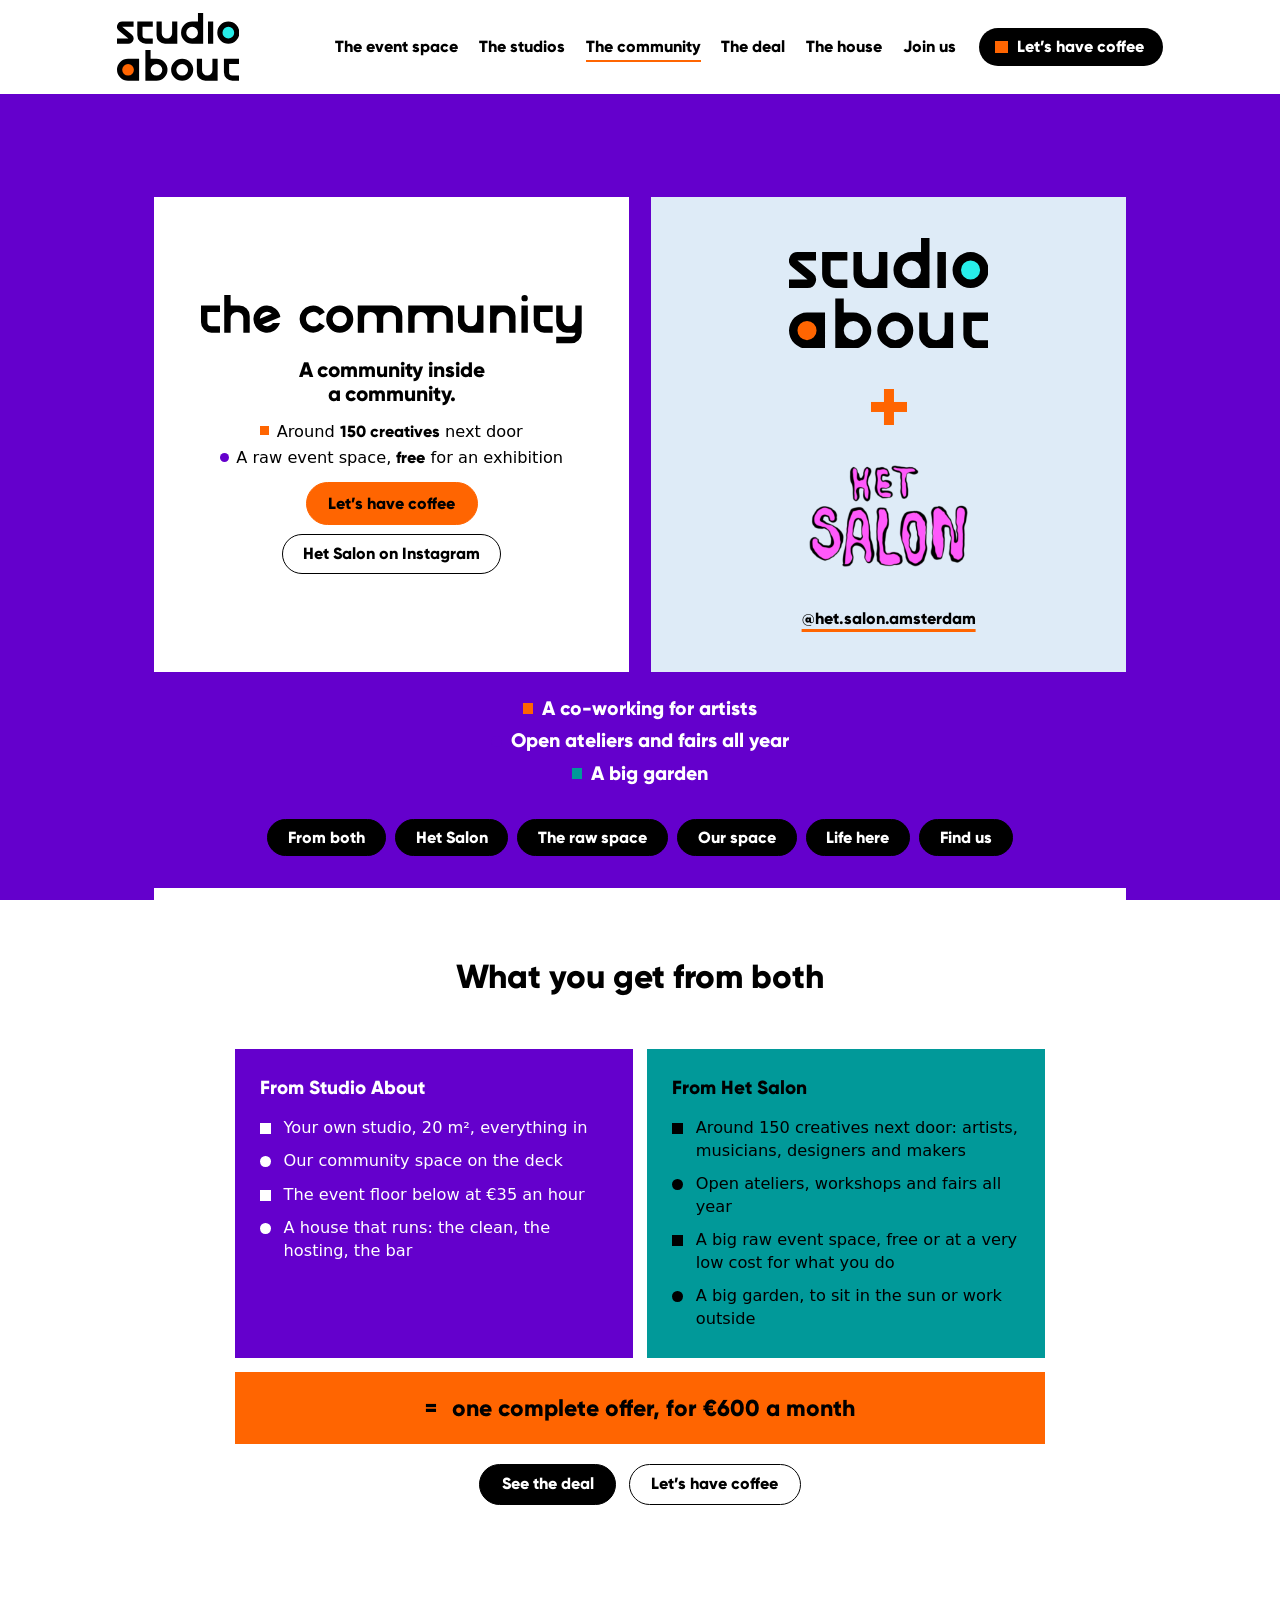
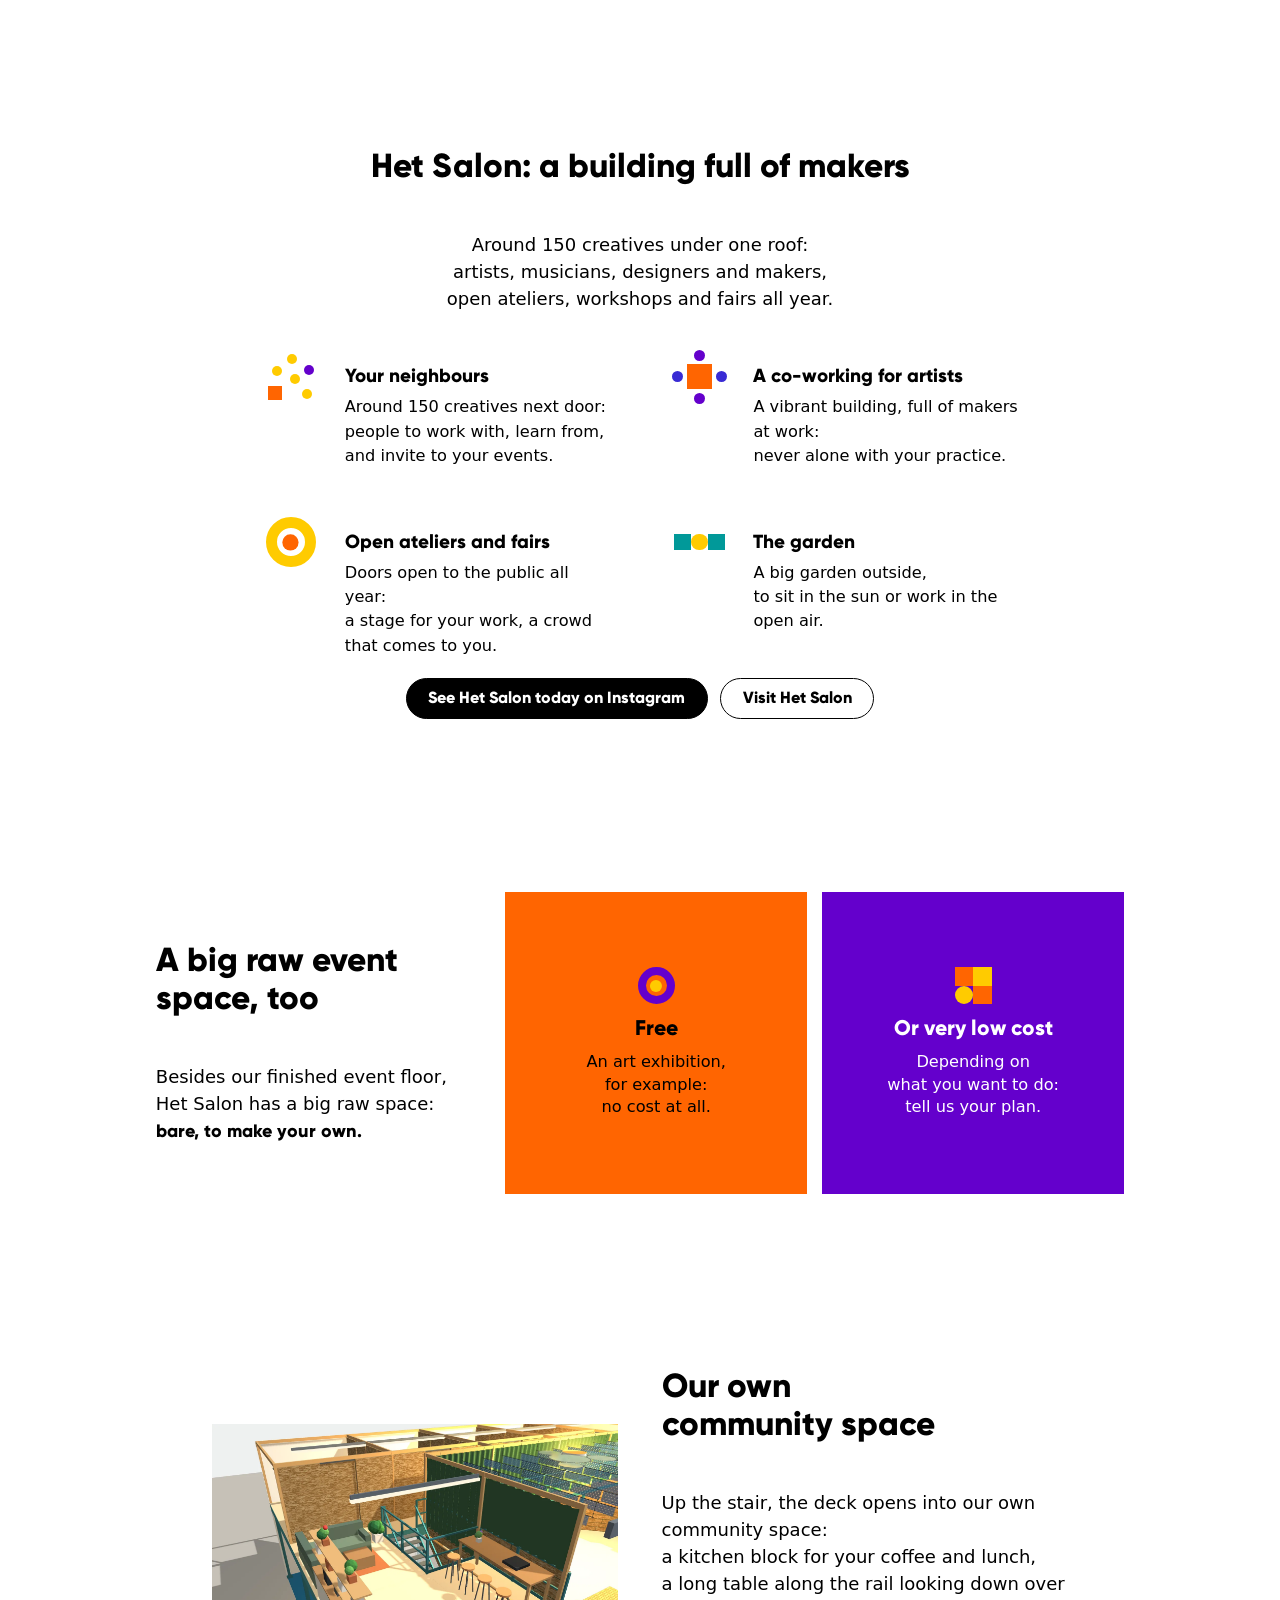
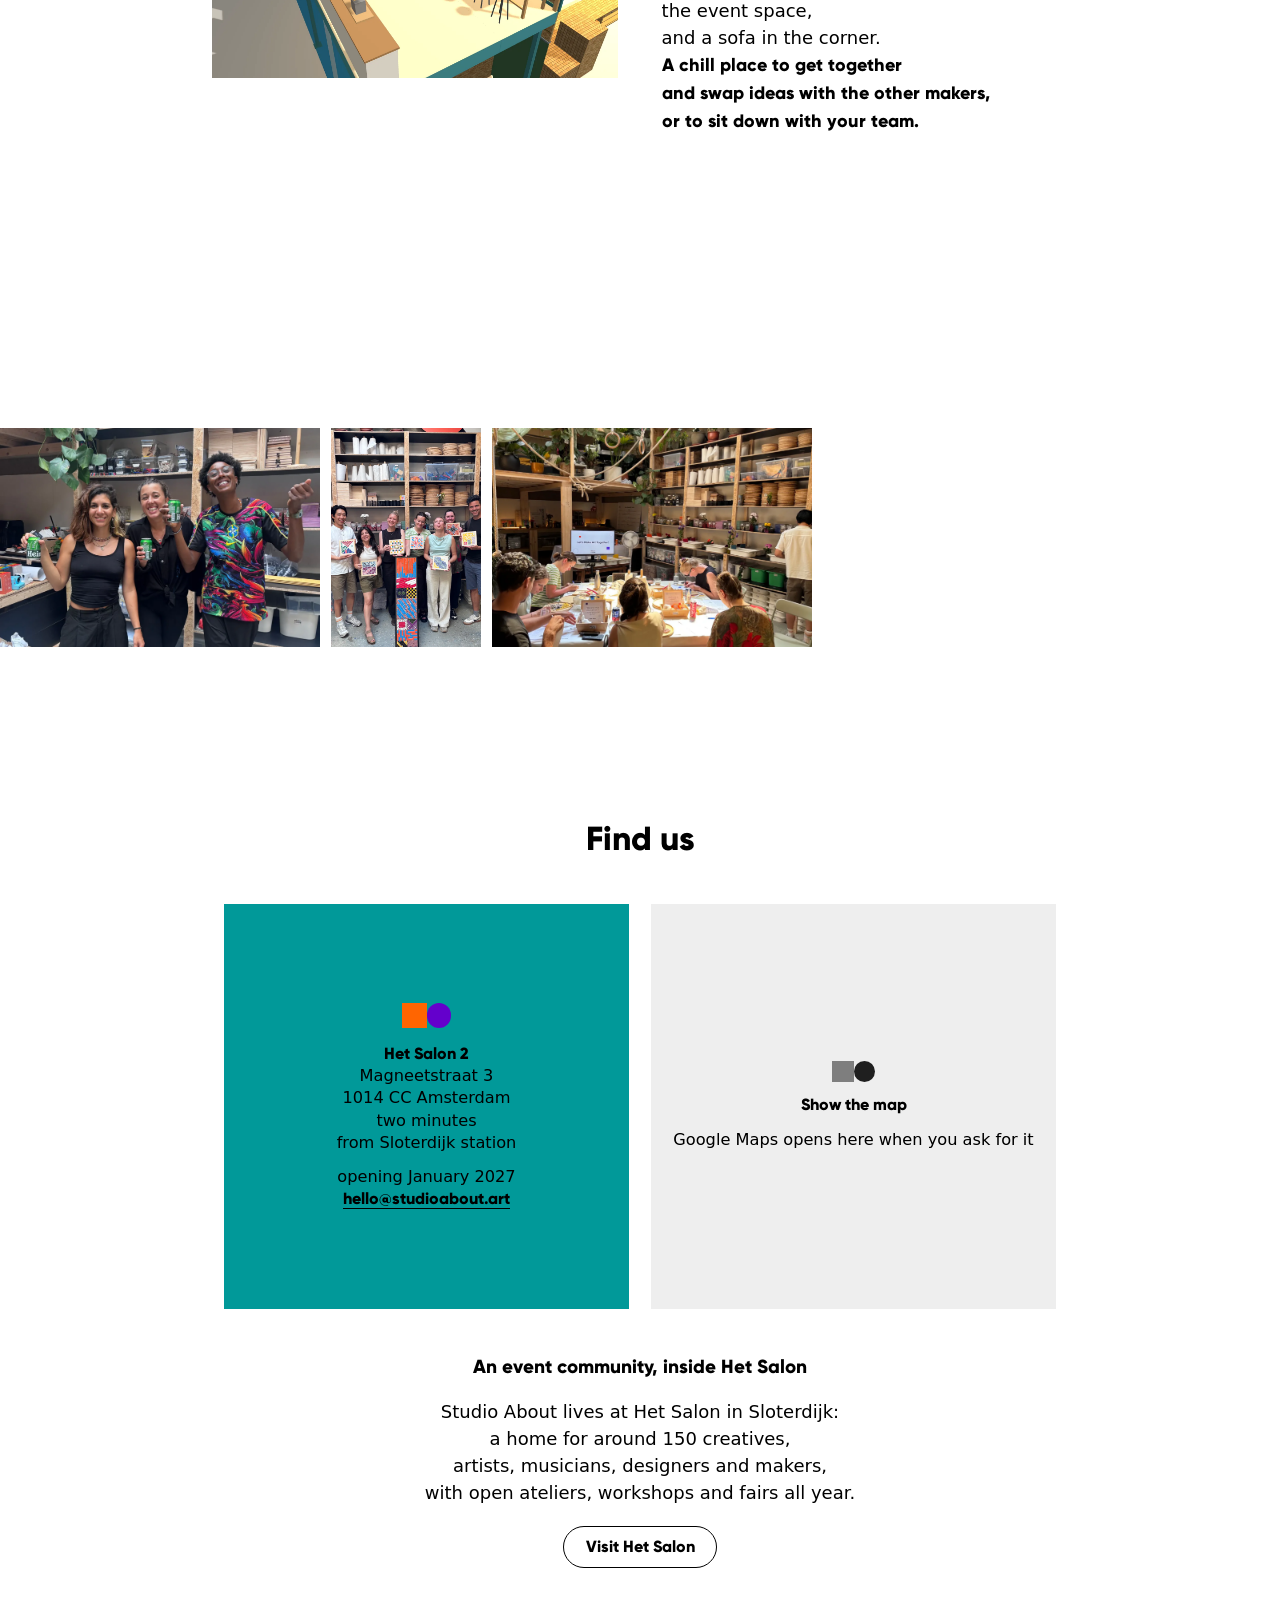
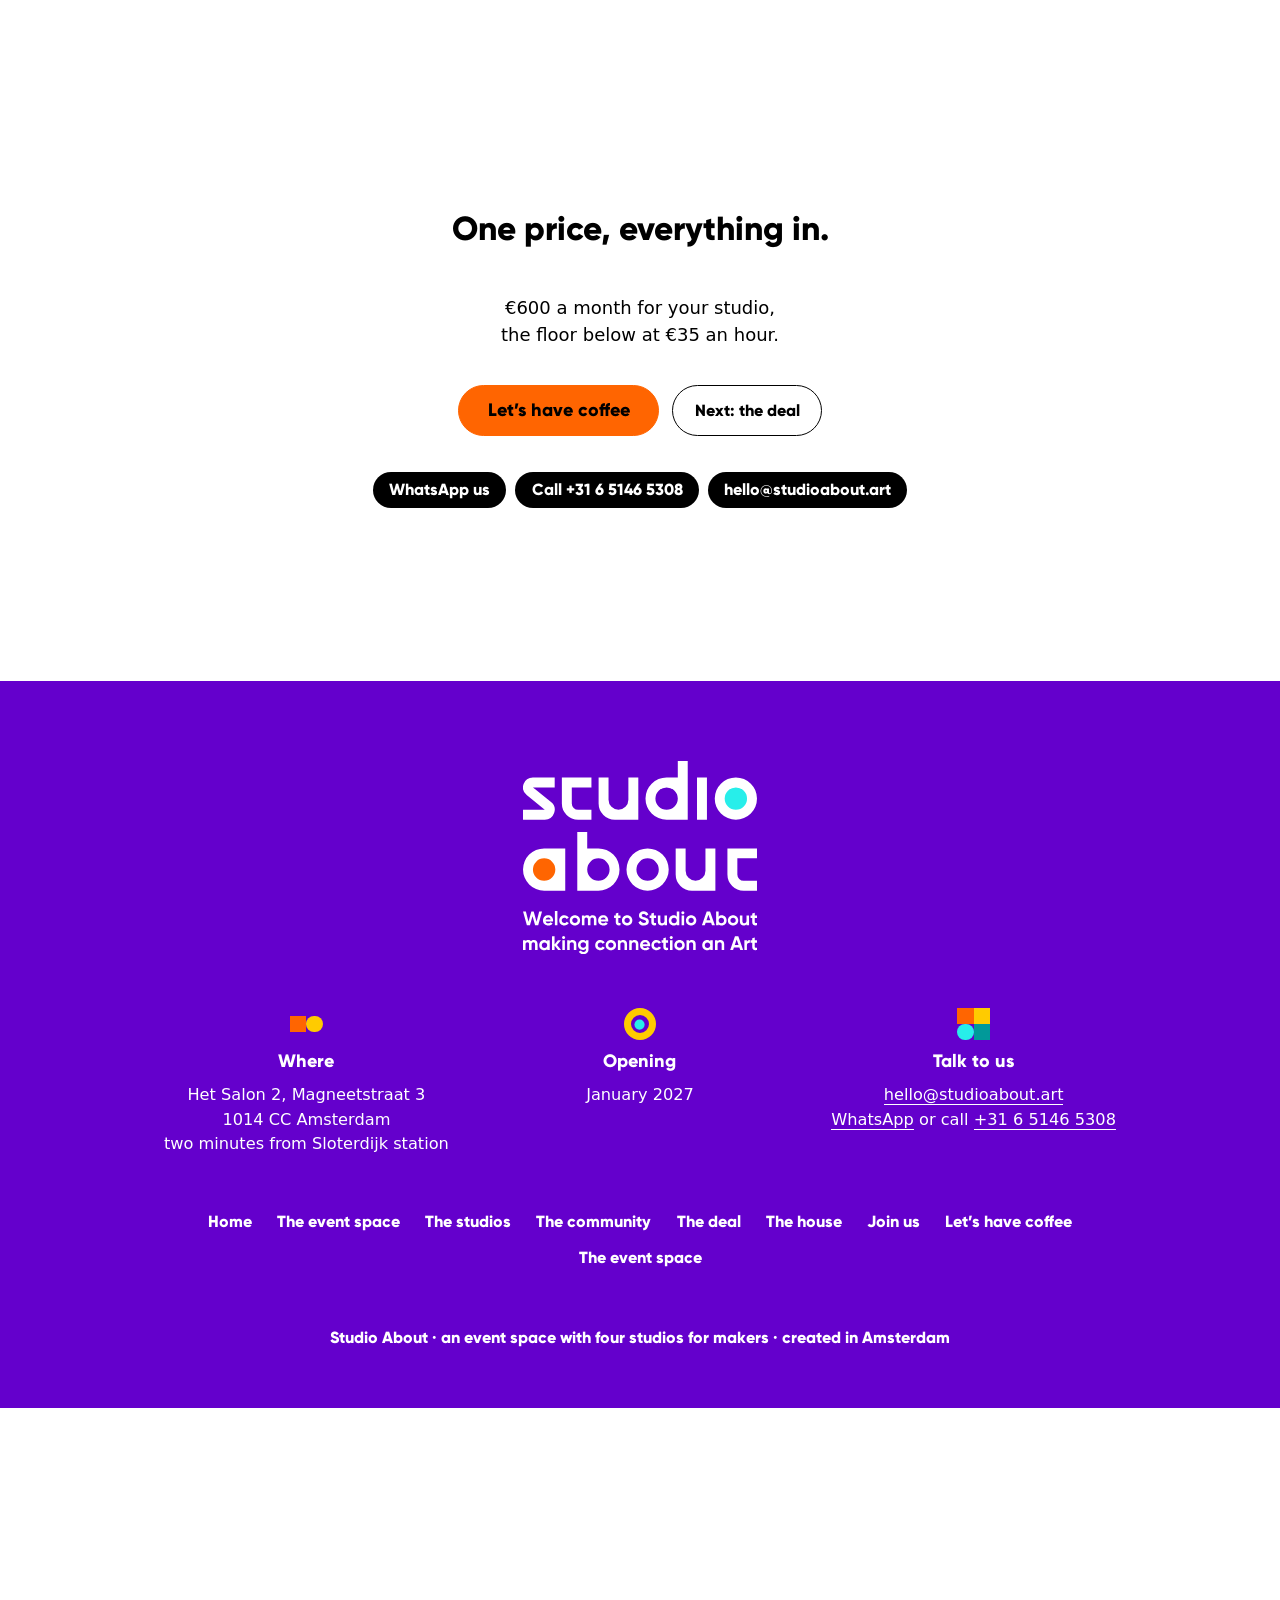
==== community.html @ 1fa2d406 "Studio About studios: the tenant site (27 Oct 2026)" ====
<!doctype html>
<html lang="en" style="--c:#019999">
<head><meta charset="utf-8"><meta name="viewport" content="width=device-width,initial-scale=1">
<title>The community · Studio About: a community inside Het Salon</title>
<meta name="description" content="Studio About lives inside Het Salon, a vibrant home for around 150 creatives in Amsterdam Sloterdijk. A studio here gives you both: Het Salon&#x27;s community, its raw event space and garden, and ours.">
<meta name="robots" content="noindex, nofollow">
<link rel="canonical" href="https://aboutcollab.github.io/studioabout-space/community.html">
<meta property="og:type" content="website"><meta property="og:site_name" content="Studio About">
<meta property="og:title" content="The community · Studio About: a community inside Het Salon"><meta property="og:description" content="Studio About lives inside Het Salon, a vibrant home for around 150 creatives in Amsterdam Sloterdijk. A studio here gives you both: Het Salon&#x27;s community, its raw event space and garden, and ours.">
<meta property="og:url" content="https://aboutcollab.github.io/studioabout-space/community.html"><meta property="og:image" content="https://aboutcollab.github.io/studioabout-space/media/3d/hall-hero.webp">
<meta name="twitter:card" content="summary_large_image">
<meta name="theme-color" content="#FFCB00">
<link rel="icon" href="data:image/svg+xml,%3Csvg xmlns='http://www.w3.org/2000/svg' viewBox='0 0 64 64'%3E%3Crect width='64' height='64' fill='%23000'/%3E%3Ccircle cx='22' cy='42' r='11' fill='%23FF6501'/%3E%3Ccircle cx='44' cy='22' r='11' fill='%2327EEEA'/%3E%3C/svg%3E">
<link rel="preload" href="fonts/Gilroy-Light.otf" as="font" type="font/otf" crossorigin>
<link rel="stylesheet" href="sa.css"><link rel="stylesheet" href="sa-plus.css"></head>
<body>
<a class="sa-skip" href="#main">Skip to the content</a>
<div class="sa-colorbg" aria-hidden="true"></div><header class="sa-top"><div class="sa-bar">
  <a class="sa-logo" href="index.html" aria-label="Studio About, home"><svg xmlns="http://www.w3.org/2000/svg" viewBox="0 -278 1108 614" class="" aria-hidden="true" focusable="false" style="width:136px;max-width:100%;height:auto;display:block"><path fill="#27EEEA" d="M931.5 -100A76.5 76.5 0 0 1 1008 -176.5A76.5 76.5 0 0 1 1084.5 -100A76.5 76.5 0 0 1 1008 -23.5A76.5 76.5 0 0 1 931.5 -100Z"/><path fill="#FF6501" d="M23.5 236A76.5 76.5 0 0 1 100 159.5A76.5 76.5 0 0 1 176.5 236A76.5 76.5 0 0 1 100 312.5A76.5 76.5 0 0 1 23.5 236Z"/><path fill="#000000" fill-rule="evenodd" d="M150 -200L150 -153L47 -153L132.623 -83.489A47 47 0 0 1 147.294 -31.284A47 47 0 0 1 103 0L0 0L0 -47L103 -47L17.377 -116.511A47 47 0 0 1 2.706 -168.716A47 47 0 0 1 47 -200ZM184 -200L324 -200L324 -153L231 -153L231 -77A30 30 0 0 0 261 -47L324 -47L324 0L261 0A77 77 0 0 1 184 -77ZM358 -200L405 -200L405 -94A47 47 0 0 0 452 -47A47 47 0 0 0 499 -94L499 -200L546 -200L546 0L435 0A77 77 0 0 1 358 -77ZM780 -278L733 -278L733 -200L680 -200A100 100 0 0 0 580 -100A100 100 0 0 0 680 0L780 0ZM627 -100A53 53 0 0 0 680 -47A53 53 0 0 0 733 -100A53 53 0 0 0 680 -153A53 53 0 0 0 627 -100ZM824 -200L871 -200L871 0L824 0ZM908 -100A100 100 0 0 1 1008 -200A100 100 0 0 1 1108 -100A100 100 0 0 1 1008 0A100 100 0 0 1 908 -100ZM955 -100A53 53 0 0 0 1008 -47A53 53 0 0 0 1061 -100A53 53 0 0 0 1008 -153A53 53 0 0 0 955 -100ZM200 136L100 136A100 100 0 0 0 0 236A100 100 0 0 0 100 336L200 336ZM47 236A53 53 0 0 0 100 289A53 53 0 0 0 153 236A53 53 0 0 0 100 183A53 53 0 0 0 47 236ZM257 58L304 58L304 136L357 136A100 100 0 0 1 457 236A100 100 0 0 1 357 336L257 336ZM304 236A53 53 0 0 0 357 289A53 53 0 0 0 410 236A53 53 0 0 0 357 183A53 53 0 0 0 304 236ZM490 236A100 100 0 0 1 590 136A100 100 0 0 1 690 236A100 100 0 0 1 590 336A100 100 0 0 1 490 236ZM537 236A53 53 0 0 0 590 289A53 53 0 0 0 643 236A53 53 0 0 0 590 183A53 53 0 0 0 537 236ZM723 136L770 136L770 242A47 47 0 0 0 817 289A47 47 0 0 0 864 242L864 136L911 136L911 336L800 336A77 77 0 0 1 723 259ZM968 136L1108 136L1108 183L1015 183L1015 259A30 30 0 0 0 1045 289L1108 289L1108 336L1045 336A77 77 0 0 1 968 259Z"/></svg></a>
  <nav class="sa-menu" aria-label="Main"><a href="event-space.html">The event space</a><a href="studios.html">The studios</a><a href="community.html" aria-current="page">The community</a><a href="deal.html">The deal</a><a href="house.html">The house</a><a href="join.html">Join us</a></nav>
  <a class="sa-book hov" href="join.html#coffee"><i aria-hidden="true"></i><span>Let’s have coffee</span></a>
  <button class="sa-burger" type="button" aria-expanded="false" aria-controls="sa-panel"><span class="vh">Menu</span><i></i><i></i><i></i></button>
</div>
<nav class="sa-panel" id="sa-panel" aria-label="Main" hidden><a href="event-space.html">The event space</a><a href="studios.html">The studios</a><a href="community.html" aria-current="page">The community</a><a href="deal.html">The deal</a><a href="house.html">The house</a><a href="join.html">Join us</a><a href="join.html#coffee">Let’s have coffee</a></nav></header>
<main id="main">
<section class="sa-openwrap sa-subopen" data-c="p" aria-label="the community">
  <div class="sa-open">
  <div class="sa-osq sa-white"><div class="sa-oin sa-pos" style="--kp:8.229cqw">
    <h1 class="sa-lt" aria-label="the community"><svg aria-hidden="true" focusable="false" style="width:97.7%;max-width:100%;height:auto;display:block" xmlns="http://www.w3.org/2000/svg" viewBox="0 -278 2810.44 356"><path fill="#000000" fill-rule="evenodd" d="M0 -200L140 -200L140 -153L47 -153L47 -77A30 30 0 0 0 77 -47L140 -47L140 0L77 0A77 77 0 0 1 0 -77ZM171.51 0L171.51 -278L218.51 -278L218.51 -200L282.51 -200A77 77 0 0 1 359.51 -123L359.51 0L312.51 0L312.51 -106A47 47 0 0 0 265.51 -153A47 47 0 0 0 218.51 -106L218.51 0ZM585.884 -115.485A100 100 0 0 0 482.858 -199.91A100 100 0 0 0 387.341 -107.075A100 100 0 0 0 468.798 -1.687A100 100 0 0 0 582.709 -70.725L531.271 -70.725A53 53 0 0 1 494.142 -47.471A53 53 0 0 1 452.194 -60.109L585.884 -115.485ZM434.208 -103.532A53 53 0 0 1 466.808 -148.966A53 53 0 0 1 521.986 -139.891ZM914.573 -150A100 100 0 0 0 802.088 -196.593A100 100 0 0 0 727.97 -100A100 100 0 0 0 802.088 -3.407A100 100 0 0 0 914.573 -50L873.869 -73.5A53 53 0 0 1 814.253 -48.806A53 53 0 0 1 774.97 -100A53 53 0 0 1 814.253 -151.194A53 53 0 0 1 873.869 -126.5ZM924.315 -100A100 100 0 0 1 1024.315 -200A100 100 0 0 1 1124.315 -100A100 100 0 0 1 1024.315 0A100 100 0 0 1 924.315 -100ZM971.315 -100A53 53 0 0 0 1024.315 -47A53 53 0 0 0 1077.315 -100A53 53 0 0 0 1024.315 -153A53 53 0 0 0 971.315 -100ZM1157.285 0L1157.285 -200L1409.285 -200A77 77 0 0 1 1486.285 -123L1486.285 0L1439.285 0L1439.285 -106A47 47 0 0 0 1392.285 -153A47 47 0 0 0 1345.285 -106L1345.285 0L1298.285 0L1298.285 -106A47 47 0 0 0 1251.285 -153A47 47 0 0 0 1204.285 -106L1204.285 0ZM1529.89 0L1529.89 -200L1781.89 -200A77 77 0 0 1 1858.89 -123L1858.89 0L1811.89 0L1811.89 -106A47 47 0 0 0 1764.89 -153A47 47 0 0 0 1717.89 -106L1717.89 0L1670.89 0L1670.89 -106A47 47 0 0 0 1623.89 -153A47 47 0 0 0 1576.89 -106L1576.89 0ZM1897.105 -200L1944.105 -200L1944.105 -94A47 47 0 0 0 1991.105 -47A47 47 0 0 0 2038.105 -94L2038.105 -200L2085.105 -200L2085.105 0L1974.105 0A77 77 0 0 1 1897.105 -77ZM2134.105 0L2134.105 -200L2245.105 -200A77 77 0 0 1 2322.105 -123L2322.105 0L2275.105 0L2275.105 -106A47 47 0 0 0 2228.105 -153A47 47 0 0 0 2181.105 -106L2181.105 0ZM2365.71 -200L2412.71 -200L2412.71 0L2365.71 0ZM2365.71 -254.5A23.5 23.5 0 0 1 2389.21 -278A23.5 23.5 0 0 1 2412.71 -254.5A23.5 23.5 0 0 1 2389.21 -231A23.5 23.5 0 0 1 2365.71 -254.5ZM2456.32 -200L2596.32 -200L2596.32 -153L2503.32 -153L2503.32 -77A30 30 0 0 0 2533.32 -47L2596.32 -47L2596.32 0L2533.32 0A77 77 0 0 1 2456.32 -77ZM2622.44 -200L2669.44 -200L2669.44 -94A47 47 0 0 0 2716.44 -47A47 47 0 0 0 2763.44 -94L2763.44 -200L2810.44 -200L2810.44 1A77 77 0 0 1 2733.44 78L2622.44 78L2622.44 31L2733.44 31A30 30 0 0 0 2763.44 1L2763.44 0L2699.44 0A77 77 0 0 1 2622.44 -77Z"/></svg></h1>
    <p class="sa-h1pos sa-subline"><span class="ln"><span class="sg">A community inside</span></span> <span class="ln"><span class="sg">a community.</span></span></p>
    <p class="sa-pricetag"><span><i></i>Around <b>150 creatives</b> next door</span> <span><i></i>A raw event space, <b>free</b> for an exhibition</span></p>
    <div class="sa-btns"><a class="sa-btn big" href="join.html#coffee">Let’s have coffee</a><a class="sa-btn line" href="https://www.instagram.com/het.salon.amsterdam/" target="_blank" rel="noopener">Het Salon on Instagram</a></div>
  </div></div>
  <div class="sa-osq sa-logosq sa-sqlogo"><div class="sa-lg" role="img" aria-label="Studio About"><svg xmlns="http://www.w3.org/2000/svg" viewBox="0 -278 1108 614" class="" aria-hidden="true" focusable="false" style="width:100%;height:auto;display:block"><path fill="#27EEEA" d="M931.5 -100A76.5 76.5 0 0 1 1008 -176.5A76.5 76.5 0 0 1 1084.5 -100A76.5 76.5 0 0 1 1008 -23.5A76.5 76.5 0 0 1 931.5 -100Z"/><path fill="#FF6501" d="M23.5 236A76.5 76.5 0 0 1 100 159.5A76.5 76.5 0 0 1 176.5 236A76.5 76.5 0 0 1 100 312.5A76.5 76.5 0 0 1 23.5 236Z"/><path fill="#000000" fill-rule="evenodd" d="M150 -200L150 -153L47 -153L132.623 -83.489A47 47 0 0 1 147.294 -31.284A47 47 0 0 1 103 0L0 0L0 -47L103 -47L17.377 -116.511A47 47 0 0 1 2.706 -168.716A47 47 0 0 1 47 -200ZM184 -200L324 -200L324 -153L231 -153L231 -77A30 30 0 0 0 261 -47L324 -47L324 0L261 0A77 77 0 0 1 184 -77ZM358 -200L405 -200L405 -94A47 47 0 0 0 452 -47A47 47 0 0 0 499 -94L499 -200L546 -200L546 0L435 0A77 77 0 0 1 358 -77ZM780 -278L733 -278L733 -200L680 -200A100 100 0 0 0 580 -100A100 100 0 0 0 680 0L780 0ZM627 -100A53 53 0 0 0 680 -47A53 53 0 0 0 733 -100A53 53 0 0 0 680 -153A53 53 0 0 0 627 -100ZM824 -200L871 -200L871 0L824 0ZM908 -100A100 100 0 0 1 1008 -200A100 100 0 0 1 1108 -100A100 100 0 0 1 1008 0A100 100 0 0 1 908 -100ZM955 -100A53 53 0 0 0 1008 -47A53 53 0 0 0 1061 -100A53 53 0 0 0 1008 -153A53 53 0 0 0 955 -100ZM200 136L100 136A100 100 0 0 0 0 236A100 100 0 0 0 100 336L200 336ZM47 236A53 53 0 0 0 100 289A53 53 0 0 0 153 236A53 53 0 0 0 100 183A53 53 0 0 0 47 236ZM257 58L304 58L304 136L357 136A100 100 0 0 1 457 236A100 100 0 0 1 357 336L257 336ZM304 236A53 53 0 0 0 357 289A53 53 0 0 0 410 236A53 53 0 0 0 357 183A53 53 0 0 0 304 236ZM490 236A100 100 0 0 1 590 136A100 100 0 0 1 690 236A100 100 0 0 1 590 336A100 100 0 0 1 490 236ZM537 236A53 53 0 0 0 590 289A53 53 0 0 0 643 236A53 53 0 0 0 590 183A53 53 0 0 0 537 236ZM723 136L770 136L770 242A47 47 0 0 0 817 289A47 47 0 0 0 864 242L864 136L911 136L911 336L800 336A77 77 0 0 1 723 259ZM968 136L1108 136L1108 183L1015 183L1015 259A30 30 0 0 0 1045 289L1108 289L1108 336L1045 336A77 77 0 0 1 968 259Z"/></svg></div><span class="sa-plusbig" aria-hidden="true"><i></i><i></i></span><a class="sa-lg" href="https://www.hetsalonateliers.com" target="_blank" rel="noopener" title="Het Salon Ateliers"><img src="media/brand/hetsalon-logo.png" alt="Het Salon, visit hetsalonateliers.com" loading="eager"></a><a class="sa-iglink" href="https://www.instagram.com/het.salon.amsterdam/" target="_blank" rel="noopener">@het.salon.amsterdam</a></div>
  </div>
  <p class="sa-proof sa-stackproof"><span><i></i>A co-working for artists</span><span><i></i>Open ateliers and fairs all year</span><span><i></i>A big garden</span></p>
</section>
<nav class="sa-wnav" aria-label="On this page"><a href="#yours">From both</a><a href="#hetsalon">Het Salon</a><a href="#raw">The raw space</a><a href="#ours">Our space</a><a href="#life">Life here</a><a href="#contact">Find us</a></nav>
<section class="sa-field" id="yours" data-c="w"><div class="sa-in">
<h2 class="t-h2"><span class="ln"><span class="sg">What you get from both</span></span></h2><div class="sa-stack"><div style="--bg:#6400CC;--fg:#fff"><h3>From Studio&nbsp;About</h3><ul><li><i></i><span>Your own studio, 20 m², everything in</span></li><li><i></i><span>Our community space on the deck</span></li><li><i></i><span>The event floor below at €35 an hour</span></li><li><i></i><span>A house that runs: the clean, the hosting, the bar</span></li></ul></div><div style="--bg:#019999;--fg:#000"><h3>From Het&nbsp;Salon</h3><ul><li><i></i><span>Around 150 creatives next door: artists, musicians, designers and makers</span></li><li><i></i><span>Open ateliers, workshops and fairs all year</span></li><li><i></i><span>A big raw event space, free or at a very low cost for what you do</span></li><li><i></i><span>A big garden, to sit in the sun or work outside</span></li></ul></div><p class="sa-stacksum"><span class="sa-eq" aria-hidden="true">=</span> one complete offer, for €600 a month</p></div><div class="sa-btns"><a class="sa-btn" href="deal.html">See the deal</a><a class="sa-btn line" href="join.html#coffee">Let’s have coffee</a></div>
</div></section>
<section class="sa-field" id="hetsalon" data-c="w"><div class="sa-in">
<h2 class="t-st sa-statement"><span class="ln"><span class="sg">Het&nbsp;Salon:</span> <span class="sg">a building full of makers</span></span></h2><p class="t-p"><span class="ln"><span class="sg">Around 150 creatives under one roof:</span></span> <span class="ln"><span class="sg">artists, musicians, designers and makers,</span></span> <span class="ln"><span class="sg">open ateliers, workshops and fairs all year.</span></span></p><ul class="sa-items"><li class="hov"><span class="sa-icell"><span class="ic ic-scatter" aria-hidden="true"><i class="s" style="background:#FF6501"></i><i class="c" style="background:#FFCB00"></i><i class="c" style="background:#6400CC"></i><i class="c" style="background:#FFCB00"></i><i class="c" style="background:#FFCB00"></i><i class="c" style="background:#FFCB00"></i></span></span><div><h3 class="t-ih"><span class="ln"><span class="sg">Your neighbours</span></span></h3><p class="t-item"><span class="ln"><span class="sg">Around 150 creatives next door:</span></span> <span class="ln"><span class="sg">people to work with,</span> <span class="sg">learn from,</span> <span class="sg">and invite to your events.</span></span></p></div></li><li class="hov"><span class="sa-icell"><span class="ic ic-table" aria-hidden="true"><i class="s" style="background:#FF6501"></i><i class="c" style="background:#6400CC"></i><i class="c" style="background:#392BD4"></i><i class="c" style="background:#6400CC"></i><i class="c" style="background:#392BD4"></i></span></span><div><h3 class="t-ih"><span class="ln"><span class="sg">A co-working for artists</span></span></h3><p class="t-item"><span class="ln"><span class="sg">A vibrant building,</span> <span class="sg">full of makers at work:</span></span> <span class="ln"><span class="sg">never alone with your practice.</span></span></p></div></li><li class="hov"><span class="sa-icell"><span class="ic ic-ring" aria-hidden="true"><i class="r" style="border-color:#FFCB00"></i><i class="c" style="background:#FF6501"></i></span></span><div><h3 class="t-ih"><span class="ln"><span class="sg">Open ateliers and fairs</span></span></h3><p class="t-item"><span class="ln"><span class="sg">Doors open to the public</span> <span class="sg">all year:</span></span> <span class="ln"><span class="sg">a stage for your work,</span> <span class="sg">a crowd that comes to you.</span></span></p></div></li><li class="hov"><span class="sa-icell"><span class="ic ic-trio" aria-hidden="true"><i class="s" style="background:#019999"></i><i class="c" style="background:#FFCB00"></i><i class="s" style="background:#019999"></i></span></span><div><h3 class="t-ih"><span class="ln"><span class="sg">The garden</span></span></h3><p class="t-item"><span class="ln"><span class="sg">A big garden outside,</span></span> <span class="ln"><span class="sg">to sit in the sun</span> <span class="sg">or work in the open air.</span></span></p></div></li></ul><div class="sa-btns"><a class="sa-btn" href="https://www.instagram.com/het.salon.amsterdam/" target="_blank" rel="noopener">See Het Salon today on Instagram</a><a class="sa-btn line" href="https://www.hetsalonateliers.com" target="_blank" rel="noopener">Visit Het Salon</a></div>
</div></section>
<section class="sa-sqpart sa-partsplit" id="raw" data-c="y" data-hold="text">
  <div class="sa-float"><h2 class="t-h2"><span class="ln"><span class="sg">A big raw event space, too</span></span></h2><p class="t-p"><span class="ln"><span class="sg">Besides our finished event floor,</span></span> <span class="ln"><span class="sg">Het&nbsp;Salon has a big raw space:</span></span> <span class="ln"><span class="sg"><b>bare, to make your own.</b></span></span></p></div>
  <div class="sa-sqs n2" style="--k:6.6cqw;--slot:1;--hh:0cqw;--tl:4.2;--hl:1"><div class="sa-sq hov sq-top" style="--bg:#FF6501;--fg:#000"><span class="sq-in"><span class="sq-ic"><span class="ic ic-ring" aria-hidden="true"><i class="r" style="border-color:#6400CC"></i><i class="c" style="background:#FFCB00"></i></span></span><span class="sq-h"><span class="ln"><span class="sg">Free</span></span></span><span class="sq-t"><span class="ln"><span class="sg">An art exhibition,</span></span> <span class="ln"><span class="sg">for example:</span></span> <span class="ln"><span class="sg">no cost at all.</span></span></span></span></div><div class="sa-sq hov sq-top" style="--bg:#6400CC;--fg:#fff"><span class="sq-in"><span class="sq-ic"><span class="ic ic-quad" aria-hidden="true"><i class="s" style="background:#FF6501"></i><i class="s" style="background:#FFCB00"></i><i class="c" style="background:#FFCB00"></i><i class="s" style="background:#FF6501"></i></span></span><span class="sq-h"><span class="ln"><span class="sg">Or very low cost</span></span></span><span class="sq-t"><span class="ln"><span class="sg">Depending on</span></span> <span class="ln"><span class="sg">what you want to do:</span></span> <span class="ln"><span class="sg">tell us your plan.</span></span></span></span></div></div>
</section>
<section class="sa-field" id="ours" data-c="w"><div class="sa-in">
  <div class="sa-prow"><figure class="sa-pphoto"><img src="media/3d/kitchen.webp" alt="Our community space on the deck in 3D: a kitchen block, a sofa, a long table with stools along the rail, the stair down" loading="lazy" decoding="async"></figure><div class="sa-pwords"><h2 class="t-h2"><span class="ln"><span class="sg">Our own community space</span></span></h2><p class="t-half"><span class="ln"><span class="sg">Up the stair, the deck opens</span> <span class="sg">into our own community space:</span></span> <span class="ln"><span class="sg">a kitchen block for your coffee and lunch,</span></span> <span class="ln"><span class="sg">a long table along the rail</span> <span class="sg">looking down over the event space,</span></span> <span class="ln"><span class="sg">and a sofa in the corner.</span></span> <span class="ln"><span class="sg"><b>A chill place to get together</b></span></span> <span class="ln"><span class="sg"><b>and swap ideas with the other makers,</b></span></span> <span class="ln"><span class="sg"><b>or to sit down with your team.</b></span></span></p></div></div>
</div></section>
<section class="sa-railsec sa-titled" id="life" data-c="p" data-hold="rail"><div class="sa-in"><h2 class="t-h2"><span class="ln"><span class="sg">Life here, already</span></span></h2><p class="t-cap"><span class="ln"><span class="sg">Workshops, toasts and making</span> <span class="sg">in our studio at Het&nbsp;Salon today.</span></span></p></div><div class="sa-rail" role="region" aria-label="Life in our studio at Het Salon today"><div class="sa-track"><figure class="sa-ph"><img src="media/photos/about-collab-team-studio-about-drie-vrouwen-proosten-in-de-studio.webp" alt="Three women raise cans and laugh together in the storeroom of our studio" loading="lazy" decoding="async" draggable="false"></figure><figure class="sa-ph"><img src="media/photos/about-collab-presentatie-studio-about-kunstwerken-groep-met-totem-in-de-studio.webp" style="aspect-ratio:13/19" alt="Eight colleagues in our studio at Het Salon each hold up a small square mosaic, with a tall mosaic panel in the middle" loading="lazy" decoding="async" draggable="false"></figure><figure class="sa-ph"><img src="media/photos/about-collab-bouwproces-workshop-designs-studio-about-workshop-in-de-studio.webp" alt="Participants sketch at a long white table in our plant-filled studio at Het Salon, lined with tall wooden shelves" loading="lazy" decoding="async" draggable="false"></figure><figure class="sa-ph"><img src="media/photos/about-collab-bouwproces-connectie-studio-about-groep-in-de-studio.webp" alt="Six people gather round a low table in our studio at Het Salon while one arranges small coloured pieces on white boards" loading="lazy" decoding="async" draggable="false"></figure><figure class="sa-ph"><img src="media/photos/about-collab-nabewerking-studio-met-lange-tafels.webp" style="aspect-ratio:13/19" alt="Our studio at Het Salon under its glass roof: hanging plants, deep shelves of materials and three finished mosaic panels on the tables" loading="lazy" decoding="async" draggable="false"></figure><figure class="sa-ph"><img src="media/photos/about-collab-bouwproces-studio-about-studio-met-planten-van-boven.webp" style="aspect-ratio:13/19" alt="Four women work at a long white table in our sunlit, plant-filled studio at Het Salon" loading="lazy" decoding="async" draggable="false"></figure><figure class="sa-ph"><img src="media/photos/about-collab-bouwproces-connectie-studio-about-workshop-in-de-kleurrijke-studio.webp" alt="Women make mosaics on wooden boards around a white table in our colourful studio at Het Salon" loading="lazy" decoding="async" draggable="false"></figure><figure class="sa-ph" aria-hidden="true"><img src="media/photos/about-collab-team-studio-about-drie-vrouwen-proosten-in-de-studio.webp" alt="" loading="lazy" decoding="async" draggable="false"></figure><figure class="sa-ph" aria-hidden="true"><img src="media/photos/about-collab-presentatie-studio-about-kunstwerken-groep-met-totem-in-de-studio.webp" style="aspect-ratio:13/19" alt="" loading="lazy" decoding="async" draggable="false"></figure><figure class="sa-ph" aria-hidden="true"><img src="media/photos/about-collab-bouwproces-workshop-designs-studio-about-workshop-in-de-studio.webp" alt="" loading="lazy" decoding="async" draggable="false"></figure><figure class="sa-ph" aria-hidden="true"><img src="media/photos/about-collab-bouwproces-connectie-studio-about-groep-in-de-studio.webp" alt="" loading="lazy" decoding="async" draggable="false"></figure><figure class="sa-ph" aria-hidden="true"><img src="media/photos/about-collab-nabewerking-studio-met-lange-tafels.webp" style="aspect-ratio:13/19" alt="" loading="lazy" decoding="async" draggable="false"></figure><figure class="sa-ph" aria-hidden="true"><img src="media/photos/about-collab-bouwproces-studio-about-studio-met-planten-van-boven.webp" style="aspect-ratio:13/19" alt="" loading="lazy" decoding="async" draggable="false"></figure><figure class="sa-ph" aria-hidden="true"><img src="media/photos/about-collab-bouwproces-connectie-studio-about-workshop-in-de-kleurrijke-studio.webp" alt="" loading="lazy" decoding="async" draggable="false"></figure></div></div></section>
<section class="sa-field" id="contact" data-c="g">
  <div class="sa-in"><h2 class="t-h2"><span class="ln"><span class="sg">Find us</span></span></h2></div>
  <div class="sa-sqs n2 sa-inset" style="--k:7.2cqw;--slot:0.5;--hh:0cqw;--tl:0;--hl:0"><div class="sa-sq hov sa-addr" style="--bg:#019999;--fg:#000"><span class="sq-in"><span class="ic ic-duo" aria-hidden="true"><i class="s" style="background:#FF6501"></i><i class="c" style="background:#6400CC"></i></span><span class="sq-t"><span class="ln"><span class="sg"><b>Het&nbsp;Salon&nbsp;2</b></span></span> <span class="ln"><span class="sg">Magneetstraat 3</span></span> <span class="ln"><span class="sg">1014 CC Amsterdam</span></span> <span class="ln"><span class="sg">two minutes</span></span> <span class="ln"><span class="sg">from Sloterdijk station</span></span><span class="ln gap"></span><span class="ln"><span class="sg">opening January 2027</span></span> <span class="ln"><span class="sg"><b><a href="mailto:hello@studioabout.art">hello@studioabout.art</a></b></span></span></span></span></div><div class="sa-sq sa-map" style="--bg:#FFFFFF;--fg:#000"><button class="sa-mapbtn" type="button" data-map="https://maps.google.com/maps?q=Magneetstraat%203%2C%201014%20CC%20Amsterdam&amp;z=15&amp;output=embed" data-label="Het Salon 2, Magneetstraat 3"><span class="ic ic-duo" aria-hidden="true"><i class="s" style="background:#FF6501"></i><i class="c" style="background:#6400CC"></i></span>Show the map<small>Google Maps opens here when you ask for it</small></button></div></div>
  <div class="sa-in"><h3 class="t-h3"><span class="ln"><span class="sg">An event community,</span> <span class="sg">inside Het&nbsp;Salon</span></span></h3>
    <p class="t-p"><span class="ln"><span class="sg">Studio&nbsp;About lives at Het&nbsp;Salon</span> <span class="sg">in Sloterdijk:</span></span> <span class="ln"><span class="sg">a home for around 150 creatives,</span></span> <span class="ln"><span class="sg">artists, musicians,</span> <span class="sg">designers and makers,</span></span> <span class="ln"><span class="sg">with open ateliers,</span> <span class="sg">workshops and fairs all year.</span></span></p>
    <div class="sa-btns"><a class="sa-btn line" href="https://www.hetsalonateliers.com" target="_blank" rel="noopener">Visit Het Salon</a></div></div>
</section>
<section class="sa-field sa-close" data-c="p"><div class="sa-in"><h2 class="t-h2"><span class="ln"><span class="sg">One price,</span> <span class="sg">everything in.</span></span></h2><p class="t-p"><span class="ln"><span class="sg">€600 a month for your studio,</span></span> <span class="ln"><span class="sg">the floor below at €35 an hour.</span></span></p><div class="sa-btns"><a class="sa-btn big" href="join.html#coffee">Let’s have coffee</a><a class="sa-btn line sa-next" href="deal.html">Next: the deal</a></div><div class="sa-routes"><a class="sa-route" href="https://wa.me/31651465308" target="_blank" rel="noopener">WhatsApp us</a><a class="sa-route" href="tel:+31651465308">Call +31&nbsp;6&nbsp;5146&nbsp;5308</a><a class="sa-route" href="mailto:hello@studioabout.art">hello@studioabout.art</a></div></div></section>
</main>
<footer class="sa-foot" data-c="p"><div class="sa-foot-in">
  <div class="sa-lblock" style="width:260px"><svg xmlns="http://www.w3.org/2000/svg" viewBox="0 -278 1108 614" class="lb-logo" role="img" aria-label="Studio About" style="width:100%;max-width:100%;height:auto;display:block"><path fill="#27EEEA" d="M931.5 -100A76.5 76.5 0 0 1 1008 -176.5A76.5 76.5 0 0 1 1084.5 -100A76.5 76.5 0 0 1 1008 -23.5A76.5 76.5 0 0 1 931.5 -100Z"/><path fill="#FF6501" d="M23.5 236A76.5 76.5 0 0 1 100 159.5A76.5 76.5 0 0 1 176.5 236A76.5 76.5 0 0 1 100 312.5A76.5 76.5 0 0 1 23.5 236Z"/><path fill="#FFFFFF" fill-rule="evenodd" d="M150 -200L150 -153L47 -153L132.623 -83.489A47 47 0 0 1 147.294 -31.284A47 47 0 0 1 103 0L0 0L0 -47L103 -47L17.377 -116.511A47 47 0 0 1 2.706 -168.716A47 47 0 0 1 47 -200ZM184 -200L324 -200L324 -153L231 -153L231 -77A30 30 0 0 0 261 -47L324 -47L324 0L261 0A77 77 0 0 1 184 -77ZM358 -200L405 -200L405 -94A47 47 0 0 0 452 -47A47 47 0 0 0 499 -94L499 -200L546 -200L546 0L435 0A77 77 0 0 1 358 -77ZM780 -278L733 -278L733 -200L680 -200A100 100 0 0 0 580 -100A100 100 0 0 0 680 0L780 0ZM627 -100A53 53 0 0 0 680 -47A53 53 0 0 0 733 -100A53 53 0 0 0 680 -153A53 53 0 0 0 627 -100ZM824 -200L871 -200L871 0L824 0ZM908 -100A100 100 0 0 1 1008 -200A100 100 0 0 1 1108 -100A100 100 0 0 1 1008 0A100 100 0 0 1 908 -100ZM955 -100A53 53 0 0 0 1008 -47A53 53 0 0 0 1061 -100A53 53 0 0 0 1008 -153A53 53 0 0 0 955 -100ZM200 136L100 136A100 100 0 0 0 0 236A100 100 0 0 0 100 336L200 336ZM47 236A53 53 0 0 0 100 289A53 53 0 0 0 153 236A53 53 0 0 0 100 183A53 53 0 0 0 47 236ZM257 58L304 58L304 136L357 136A100 100 0 0 1 457 236A100 100 0 0 1 357 336L257 336ZM304 236A53 53 0 0 0 357 289A53 53 0 0 0 410 236A53 53 0 0 0 357 183A53 53 0 0 0 304 236ZM490 236A100 100 0 0 1 590 136A100 100 0 0 1 690 236A100 100 0 0 1 590 336A100 100 0 0 1 490 236ZM537 236A53 53 0 0 0 590 289A53 53 0 0 0 643 236A53 53 0 0 0 590 183A53 53 0 0 0 537 236ZM723 136L770 136L770 242A47 47 0 0 0 817 289A47 47 0 0 0 864 242L864 136L911 136L911 336L800 336A77 77 0 0 1 723 259ZM968 136L1108 136L1108 183L1015 183L1015 259A30 30 0 0 0 1045 289L1108 289L1108 336L1045 336A77 77 0 0 1 968 259Z"/></svg><svg xmlns="http://www.w3.org/2000/svg" viewBox="0 -146 2385.2 440.948" class="lb-tag" aria-hidden="true" focusable="false" style="width:100%;max-width:100%;height:auto;display:block"><path fill="#FFFFFF" d="M70.6 0L96.8 -92.4L123.2 0L154.6 0L193.8 -140L164.8 -140L138 -36.2L108.6 -140L85 -140L55.8 -36.2L29 -140L0 -140L39.2 0ZM305.8 -39.4C306.4 -43.2 306.8 -46.6 306.8 -50C306.8 -65 302 -77.4 292.4 -87.6C283 -97.8 270.8 -102.8 256.2 -102.8C240.8 -102.8 228 -97.8 218.2 -87.6C208.4 -77.6 203.4 -65 203.4 -50C203.4 -34.8 208.4 -22.2 218.4 -12.2C228.4 -2.2 241.6 2.8 258.2 2.8C277.4 2.8 292 -4.4 301.8 -18.6L281 -30.6C276 -24 268.4 -20.6 258.6 -20.6C243.2 -20.6 233.8 -26.8 230.4 -39.4ZM230 -59.4C233 -72.2 242.4 -79.6 256.2 -79.6C268 -79.6 278 -73 281 -59.4ZM350.6 0L350.6 -146L324.8 -146L324.8 0ZM421.8 2.8C441.2 2.8 458.2 -7.4 467 -23.2L444.6 -36C440.6 -27.8 432 -22.8 421.6 -22.8C413.8 -22.8 407.4 -25.4 402.4 -30.4C397.4 -35.6 394.8 -42.2 394.8 -50C394.8 -66 406.2 -77.4 421.6 -77.4C431.8 -77.4 440.4 -72.2 444.4 -64L466.6 -77C458.4 -92.8 441.2 -102.8 421.8 -102.8C406.8 -102.8 394.2 -97.8 384 -87.6C374 -77.4 369 -65 369 -50C369 -35 374 -22.6 384 -12.4C394.2 -2.2 406.8 2.8 421.8 2.8ZM566.6 -12.4C576.8 -22.6 582 -35.2 582 -50C582 -64.8 576.8 -77.2 566.6 -87.4C556.4 -97.6 543.8 -102.8 529 -102.8C514.2 -102.8 501.6 -97.6 491.4 -87.4C481.2 -77.2 476.2 -64.8 476.2 -50C476.2 -35.2 481.2 -22.6 491.4 -12.4C501.6 -2.2 514.2 2.8 529 2.8C543.8 2.8 556.4 -2.2 566.6 -12.4ZM509.6 -30.2C504.6 -35.4 502 -42 502 -50C502 -58 504.6 -64.6 509.6 -69.8C514.8 -75 521.2 -77.6 529 -77.6C536.8 -77.6 543.2 -75 548.4 -69.8C553.6 -64.6 556.2 -58 556.2 -50C556.2 -42 553.6 -35.4 548.4 -30.2C543.2 -25 536.8 -22.4 529 -22.4C521.2 -22.4 514.8 -25 509.6 -30.2ZM710.8 -102.8C697.6 -102.8 687.6 -98 681 -88.4C675.2 -98 666 -102.8 653.8 -102.8C641.2 -102.8 632 -98.4 626 -89.4L626 -100L600.2 -100L600.2 0L626 0L626 -56.2C626 -70.8 633.4 -78.8 644.8 -78.8C655.4 -78.8 661.6 -71.8 661.6 -59.8L661.6 0L687.4 0L687.4 -56.2C687.4 -70.8 694.2 -78.8 706 -78.8C716.6 -78.8 722.8 -71.8 722.8 -59.8L722.8 0L748.6 0L748.6 -61.6C748.6 -86.6 733.8 -102.8 710.8 -102.8ZM867.8 -39.4C868.4 -43.2 868.8 -46.6 868.8 -50C868.8 -65 864 -77.4 854.4 -87.6C845 -97.8 832.8 -102.8 818.2 -102.8C802.8 -102.8 790 -97.8 780.2 -87.6C770.4 -77.6 765.4 -65 765.4 -50C765.4 -34.8 770.4 -22.2 780.4 -12.2C790.4 -2.2 803.6 2.8 820.2 2.8C839.4 2.8 854 -4.4 863.8 -18.6L843 -30.6C838 -24 830.4 -20.6 820.6 -20.6C805.2 -20.6 795.8 -26.8 792.4 -39.4ZM792 -59.4C795 -72.2 804.4 -79.6 818.2 -79.6C830 -79.6 840 -73 843 -59.4ZM994 -100L971.4 -100L971.4 -128L945.6 -120.2L945.6 -100L928.2 -100L928.2 -75.2L945.6 -75.2L945.6 -33.6C945.6 -6.2 958.6 4 994 0L994 -23.4C979.2 -22.6 971.4 -22.8 971.4 -33.6L971.4 -75.2L994 -75.2ZM1099 -12.4C1109.2 -22.6 1114.4 -35.2 1114.4 -50C1114.4 -64.8 1109.2 -77.2 1099 -87.4C1088.8 -97.6 1076.2 -102.8 1061.4 -102.8C1046.6 -102.8 1034 -97.6 1023.8 -87.4C1013.6 -77.2 1008.6 -64.8 1008.6 -50C1008.6 -35.2 1013.6 -22.6 1023.8 -12.4C1034 -2.2 1046.6 2.8 1061.4 2.8C1076.2 2.8 1088.8 -2.2 1099 -12.4ZM1042 -30.2C1037 -35.4 1034.4 -42 1034.4 -50C1034.4 -58 1037 -64.6 1042 -69.8C1047.2 -75 1053.6 -77.6 1061.4 -77.6C1069.2 -77.6 1075.6 -75 1080.8 -69.8C1086 -64.6 1088.6 -58 1088.6 -50C1088.6 -42 1086 -35.4 1080.8 -30.2C1075.6 -25 1069.2 -22.4 1061.4 -22.4C1053.6 -22.4 1047.2 -25 1042 -30.2ZM1231.6 2.8C1246.6 2.8 1258.8 -1 1268.2 -8.6C1277.6 -16.2 1282.4 -26.4 1282.4 -39.4C1282.4 -47.4 1280.2 -54.4 1277.2 -59.2C1274.6 -64 1268.2 -69 1264 -71.6C1262 -73 1259 -74.4 1255.2 -75.8C1251.4 -77.4 1248.4 -78.6 1246.2 -79.2L1236.6 -82.4C1226.2 -85.6 1219.2 -88.6 1215.4 -91.2C1211.8 -94 1210 -97.6 1210 -102C1210 -110.2 1217 -116 1228.4 -116C1240.6 -116 1249.6 -110 1255.2 -98L1278.4 -111.4C1268.8 -131.2 1251 -142.8 1228.4 -142.8C1215.8 -142.8 1204.8 -139 1195.8 -131.4C1186.8 -124 1182.4 -113.8 1182.4 -101.2C1182.4 -88.4 1187 -78.8 1195.6 -72.4C1204.4 -66.2 1212 -63.2 1224.6 -59.4C1236 -56.2 1243.8 -53.2 1248.2 -50.4C1252.6 -47.8 1254.8 -44 1254.8 -39C1254.8 -30.4 1247.8 -24.2 1232.4 -24.2C1216.4 -24.2 1205.6 -31.4 1200.2 -45.6L1176.6 -31.8C1184.4 -10.4 1203.8 2.8 1231.6 2.8ZM1356.4 -100L1333.8 -100L1333.8 -128L1308 -120.2L1308 -100L1290.6 -100L1290.6 -75.2L1308 -75.2L1308 -33.6C1308 -6.2 1321 4 1356.4 0L1356.4 -23.4C1341.6 -22.6 1333.8 -22.8 1333.8 -33.6L1333.8 -75.2L1356.4 -75.2ZM1442.2 -46C1442.2 -29.4 1433.6 -21.2 1420.2 -21.2C1408.2 -21.2 1400.4 -28.4 1400.4 -41.8L1400.4 -100L1374.6 -100L1374.6 -38.6C1374.6 -25.6 1378.2 -15.6 1385.2 -8.2C1392.4 -0.8 1401.4 2.8 1412.4 2.8C1426 2.8 1436 -1.8 1442.2 -11.2L1442.2 0L1468 0L1468 -100L1442.2 -100ZM1567.4 -88.2C1559.8 -98 1549 -102.8 1535 -102.8C1521.6 -102.8 1510 -97.6 1500.4 -87.4C1491 -77.2 1486.2 -64.8 1486.2 -50C1486.2 -35.2 1491 -22.6 1500.4 -12.4C1510 -2.2 1521.6 2.8 1535 2.8C1549 2.8 1559.8 -2 1567.4 -11.8L1567.4 0L1593.2 0L1593.2 -140L1567.4 -140ZM1519.8 -29.6C1514.6 -35 1512 -41.8 1512 -50C1512 -58.2 1514.6 -65 1519.8 -70.2C1525.2 -75.6 1531.8 -78.2 1539.8 -78.2C1547.8 -78.2 1554.4 -75.6 1559.6 -70.2C1564.8 -65 1567.4 -58.2 1567.4 -50C1567.4 -41.8 1564.8 -35 1559.6 -29.6C1554.4 -24.4 1547.8 -21.8 1539.8 -21.8C1531.8 -21.8 1525.2 -24.4 1519.8 -29.6ZM1629.6 -112C1638.4 -112 1645.6 -119.2 1645.6 -127.8C1645.6 -136.4 1638.4 -143.8 1629.6 -143.8C1621 -143.8 1613.8 -136.4 1613.8 -127.8C1613.8 -119.2 1621 -112 1629.6 -112ZM1642.6 0L1642.6 -100L1616.8 -100L1616.8 0ZM1751.4 -12.4C1761.6 -22.6 1766.8 -35.2 1766.8 -50C1766.8 -64.8 1761.6 -77.2 1751.4 -87.4C1741.2 -97.6 1728.6 -102.8 1713.8 -102.8C1699 -102.8 1686.4 -97.6 1676.2 -87.4C1666 -77.2 1661 -64.8 1661 -50C1661 -35.2 1666 -22.6 1676.2 -12.4C1686.4 -2.2 1699 2.8 1713.8 2.8C1728.6 2.8 1741.2 -2.2 1751.4 -12.4ZM1694.4 -30.2C1689.4 -35.4 1686.8 -42 1686.8 -50C1686.8 -58 1689.4 -64.6 1694.4 -69.8C1699.6 -75 1706 -77.6 1713.8 -77.6C1721.6 -77.6 1728 -75 1733.2 -69.8C1738.4 -64.6 1741 -58 1741 -50C1741 -42 1738.4 -35.4 1733.2 -30.2C1728 -25 1721.6 -22.4 1713.8 -22.4C1706 -22.4 1699.6 -25 1694.4 -30.2ZM1956.2 0L1907 -140L1872.8 -140L1823.8 0L1853.6 0L1862 -25.2L1917.8 -25.2L1926.2 0ZM1890 -108.2L1909.2 -51L1870.8 -51ZM2026.8 -102.8C2012.8 -102.8 2002 -98 1994.4 -88.2L1994.4 -140L1968.6 -140L1968.6 0L1994.4 0L1994.4 -11.8C2002 -2 2012.8 2.8 2026.8 2.8C2040.2 2.8 2051.8 -2.2 2061.2 -12.4C2070.8 -22.6 2075.6 -35.2 2075.6 -50C2075.6 -64.8 2070.8 -77.2 2061.2 -87.4C2051.8 -97.6 2040.2 -102.8 2026.8 -102.8ZM2002.2 -29.6C1997 -35 1994.4 -41.8 1994.4 -50C1994.4 -58.2 1997 -65 2002.2 -70.2C2007.4 -75.6 2014 -78.2 2022 -78.2C2030 -78.2 2036.6 -75.6 2041.8 -70.2C2047.2 -65 2049.8 -58.2 2049.8 -50C2049.8 -41.8 2047.2 -35 2041.8 -29.6C2036.6 -24.4 2030 -21.8 2022 -21.8C2014 -21.8 2007.4 -24.4 2002.2 -29.6ZM2179 -12.4C2189.2 -22.6 2194.4 -35.2 2194.4 -50C2194.4 -64.8 2189.2 -77.2 2179 -87.4C2168.8 -97.6 2156.2 -102.8 2141.4 -102.8C2126.6 -102.8 2114 -97.6 2103.8 -87.4C2093.6 -77.2 2088.6 -64.8 2088.6 -50C2088.6 -35.2 2093.6 -22.6 2103.8 -12.4C2114 -2.2 2126.6 2.8 2141.4 2.8C2156.2 2.8 2168.8 -2.2 2179 -12.4ZM2122 -30.2C2117 -35.4 2114.4 -42 2114.4 -50C2114.4 -58 2117 -64.6 2122 -69.8C2127.2 -75 2133.6 -77.6 2141.4 -77.6C2149.2 -77.6 2155.6 -75 2160.8 -69.8C2166 -64.6 2168.6 -58 2168.6 -50C2168.6 -42 2166 -35.4 2160.8 -30.2C2155.6 -25 2149.2 -22.4 2141.4 -22.4C2133.6 -22.4 2127.2 -25 2122 -30.2ZM2278.6 -46C2278.6 -29.4 2270 -21.2 2256.6 -21.2C2244.6 -21.2 2236.8 -28.4 2236.8 -41.8L2236.8 -100L2211 -100L2211 -38.6C2211 -25.6 2214.6 -15.6 2221.6 -8.2C2228.8 -0.8 2237.8 2.8 2248.8 2.8C2262.4 2.8 2272.4 -1.8 2278.6 -11.2L2278.6 0L2304.4 0L2304.4 -100L2278.6 -100ZM2385.2 -100L2362.6 -100L2362.6 -128L2336.8 -120.2L2336.8 -100L2319.4 -100L2319.4 -75.2L2336.8 -75.2L2336.8 -33.6C2336.8 -6.2 2349.8 4 2385.2 0L2385.2 -23.4C2370.4 -22.6 2362.6 -22.8 2362.6 -33.6L2362.6 -75.2L2385.2 -75.2ZM110.656 149.275C97.449 149.275 87.444 154.078 80.841 163.682C75.038 154.078 65.833 149.275 53.627 149.275C41.021 149.275 31.816 153.677 25.813 162.682L25.813 152.077L0 152.077L0 252.127L25.813 252.127L25.813 195.899C25.813 181.291 33.217 173.287 44.622 173.287C55.228 173.287 61.431 180.291 61.431 192.297L61.431 252.127L87.244 252.127L87.244 195.899C87.244 181.291 94.047 173.287 105.853 173.287C116.459 173.287 122.662 180.291 122.662 192.297L122.662 252.127L148.475 252.127L148.475 190.496C148.475 165.483 133.667 149.275 110.656 149.275ZM246.524 163.882C238.72 154.078 227.915 149.275 213.908 149.275C200.501 149.275 189.095 154.478 179.49 164.683C170.086 174.888 165.283 187.294 165.283 202.102C165.283 216.909 170.086 229.515 179.49 239.721C189.095 249.926 200.501 254.928 213.908 254.928C227.915 254.928 238.72 250.126 246.524 240.321L246.524 252.127L272.337 252.127L272.337 152.077L246.524 152.077ZM198.9 222.512C193.697 217.109 191.096 210.306 191.096 202.102C191.096 193.898 193.697 187.094 198.9 181.892C204.103 176.489 210.706 173.887 218.71 173.887C226.714 173.887 233.317 176.489 238.52 181.892C243.923 187.094 246.524 193.898 246.524 202.102C246.524 210.306 243.923 217.109 238.52 222.512C233.317 227.715 226.714 230.316 218.71 230.316C210.706 230.316 204.103 227.715 198.9 222.512ZM346.574 201.501L386.795 152.077L355.979 152.077L321.562 196.099L321.562 112.056L295.749 112.056L295.749 252.127L321.562 252.127L321.562 206.704L357.98 252.127L387.995 252.127ZM413.608 140.07C422.413 140.07 429.616 132.867 429.616 124.263C429.616 115.658 422.413 108.254 413.608 108.254C405.004 108.254 397.8 115.658 397.8 124.263C397.8 132.867 405.004 140.07 413.608 140.07ZM426.615 252.127L426.615 152.077L400.802 152.077L400.802 252.127ZM505.854 149.275C492.248 149.275 482.243 153.877 476.039 163.282L476.039 152.077L450.227 152.077L450.227 252.127L476.039 252.127L476.039 198.1C476.039 181.491 484.644 173.287 498.051 173.287C510.057 173.287 517.861 180.491 517.861 193.898L517.861 252.127L543.674 252.127L543.674 190.696C543.674 177.689 540.072 167.684 532.868 160.281C525.865 152.877 516.86 149.275 505.854 149.275ZM642.323 164.483C634.719 154.278 624.114 149.275 610.307 149.275C596.3 149.275 584.494 154.278 574.889 164.283C565.284 174.288 560.482 186.294 560.482 200.501C560.482 214.708 565.284 226.914 574.689 236.919C584.294 246.724 596.1 251.727 610.307 251.727C624.114 251.727 634.719 246.724 642.323 236.519L642.323 247.324C642.323 263.132 632.318 271.937 616.11 271.937C603.704 271.937 594.899 267.334 589.897 257.93L567.886 270.536C576.69 286.544 593.699 294.948 615.31 294.948C629.717 294.948 641.923 290.946 652.128 282.742C662.333 274.538 667.536 262.732 667.536 247.324L667.536 152.077L642.323 152.077ZM642.323 200.501C642.323 216.509 630.517 227.915 614.309 227.915C598.101 227.915 586.295 216.509 586.295 200.501C586.295 192.697 588.896 186.094 594.099 181.091C599.502 175.888 606.105 173.287 614.309 173.287C622.513 173.287 629.117 175.888 634.319 181.091C639.722 186.094 642.323 192.697 642.323 200.501ZM788.597 254.928C808.007 254.928 825.015 244.723 833.819 228.915L811.408 216.109C807.406 224.313 798.802 229.315 788.397 229.315C780.593 229.315 774.189 226.714 769.187 221.712C764.184 216.509 761.583 209.906 761.583 202.102C761.583 186.094 772.989 174.688 788.397 174.688C798.602 174.688 807.206 179.891 811.208 188.095L833.419 175.088C825.215 159.28 808.007 149.275 788.597 149.275C773.589 149.275 760.983 154.278 750.778 164.483C740.773 174.688 735.77 187.094 735.77 202.102C735.77 217.109 740.773 229.515 750.778 239.721C760.983 249.926 773.589 254.928 788.597 254.928ZM933.47 239.721C943.675 229.515 948.877 216.909 948.877 202.102C948.877 187.294 943.675 174.888 933.47 164.683C923.264 154.478 910.658 149.275 895.851 149.275C881.043 149.275 868.437 154.478 858.232 164.683C848.027 174.888 843.024 187.294 843.024 202.102C843.024 216.909 848.027 229.515 858.232 239.721C868.437 249.926 881.043 254.928 895.851 254.928C910.658 254.928 923.264 249.926 933.47 239.721ZM876.441 221.912C871.438 216.709 868.837 210.106 868.837 202.102C868.837 194.098 871.438 187.494 876.441 182.292C881.644 177.089 888.047 174.488 895.851 174.488C903.655 174.488 910.058 177.089 915.26 182.292C920.463 187.494 923.064 194.098 923.064 202.102C923.064 210.106 920.463 216.709 915.26 221.912C910.058 227.114 903.655 229.716 895.851 229.716C888.047 229.716 881.644 227.114 876.441 221.912ZM1022.715 149.275C1009.108 149.275 999.103 153.877 992.9 163.282L992.9 152.077L967.087 152.077L967.087 252.127L992.9 252.127L992.9 198.1C992.9 181.491 1001.504 173.287 1014.911 173.287C1026.917 173.287 1034.721 180.491 1034.721 193.898L1034.721 252.127L1060.534 252.127L1060.534 190.696C1060.534 177.689 1056.932 167.684 1049.728 160.281C1042.725 152.877 1033.72 149.275 1022.715 149.275ZM1138.173 149.275C1124.566 149.275 1114.561 153.877 1108.358 163.282L1108.358 152.077L1082.545 152.077L1082.545 252.127L1108.358 252.127L1108.358 198.1C1108.358 181.491 1116.962 173.287 1130.369 173.287C1142.375 173.287 1150.179 180.491 1150.179 193.898L1150.179 252.127L1175.992 252.127L1175.992 190.696C1175.992 177.689 1172.39 167.684 1165.186 160.281C1158.183 152.877 1149.178 149.275 1138.173 149.275ZM1295.252 212.707C1295.852 208.905 1296.252 205.503 1296.252 202.102C1296.252 187.094 1291.45 174.688 1281.845 164.483C1272.44 154.278 1260.234 149.275 1245.627 149.275C1230.219 149.275 1217.412 154.278 1207.608 164.483C1197.803 174.488 1192.8 187.094 1192.8 202.102C1192.8 217.309 1197.803 229.916 1207.808 239.921C1217.813 249.926 1231.019 254.928 1247.628 254.928C1266.837 254.928 1281.445 247.725 1291.25 233.517L1270.439 221.511C1265.437 228.115 1257.833 231.516 1248.028 231.516C1232.62 231.516 1223.215 225.313 1219.814 212.707ZM1219.413 192.697C1222.415 179.891 1231.82 172.487 1245.627 172.487C1257.433 172.487 1267.438 179.09 1270.439 192.697ZM1361.885 254.928C1381.295 254.928 1398.303 244.723 1407.108 228.915L1384.697 216.109C1380.695 224.313 1372.09 229.315 1361.685 229.315C1353.881 229.315 1347.478 226.714 1342.475 221.712C1337.473 216.509 1334.872 209.906 1334.872 202.102C1334.872 186.094 1346.277 174.688 1361.685 174.688C1371.89 174.688 1380.495 179.891 1384.497 188.095L1406.708 175.088C1398.504 159.28 1381.295 149.275 1361.885 149.275C1346.878 149.275 1334.271 154.278 1324.066 164.483C1314.061 174.688 1309.059 187.094 1309.059 202.102C1309.059 217.109 1314.061 229.515 1324.066 239.721C1334.271 249.926 1346.878 254.928 1361.885 254.928ZM1478.744 152.077L1456.133 152.077L1456.133 124.062L1430.32 131.866L1430.32 152.077L1412.911 152.077L1412.911 176.889L1430.32 176.889L1430.32 218.51C1430.32 245.924 1443.326 256.129 1478.744 252.127L1478.744 228.715C1463.937 229.515 1456.133 229.315 1456.133 218.51L1456.133 176.889L1478.744 176.889ZM1511.36 140.07C1520.165 140.07 1527.368 132.867 1527.368 124.263C1527.368 115.658 1520.165 108.254 1511.36 108.254C1502.756 108.254 1495.552 115.658 1495.552 124.263C1495.552 132.867 1502.756 140.07 1511.36 140.07ZM1524.367 252.127L1524.367 152.077L1498.554 152.077L1498.554 252.127ZM1633.222 239.721C1643.427 229.515 1648.629 216.909 1648.629 202.102C1648.629 187.294 1643.427 174.888 1633.222 164.683C1623.017 154.478 1610.41 149.275 1595.603 149.275C1580.795 149.275 1568.189 154.478 1557.984 164.683C1547.779 174.888 1542.776 187.294 1542.776 202.102C1542.776 216.909 1547.779 229.515 1557.984 239.721C1568.189 249.926 1580.795 254.928 1595.603 254.928C1610.41 254.928 1623.017 249.926 1633.222 239.721ZM1576.193 221.912C1571.19 216.709 1568.589 210.106 1568.589 202.102C1568.589 194.098 1571.19 187.494 1576.193 182.292C1581.396 177.089 1587.799 174.488 1595.603 174.488C1603.407 174.488 1609.81 177.089 1615.013 182.292C1620.215 187.494 1622.816 194.098 1622.816 202.102C1622.816 210.106 1620.215 216.709 1615.013 221.912C1609.81 227.114 1603.407 229.716 1595.603 229.716C1587.799 229.716 1581.396 227.114 1576.193 221.912ZM1722.467 149.275C1708.86 149.275 1698.855 153.877 1692.652 163.282L1692.652 152.077L1666.839 152.077L1666.839 252.127L1692.652 252.127L1692.652 198.1C1692.652 181.491 1701.256 173.287 1714.663 173.287C1726.669 173.287 1734.473 180.491 1734.473 193.898L1734.473 252.127L1760.286 252.127L1760.286 190.696C1760.286 177.689 1756.684 167.684 1749.48 160.281C1742.477 152.877 1733.472 149.275 1722.467 149.275ZM1908.36 163.882C1900.556 154.078 1889.751 149.275 1875.744 149.275C1862.337 149.275 1850.931 154.478 1841.326 164.683C1831.922 174.888 1827.119 187.294 1827.119 202.102C1827.119 216.909 1831.922 229.515 1841.326 239.721C1850.931 249.926 1862.337 254.928 1875.744 254.928C1889.751 254.928 1900.556 250.126 1908.36 240.321L1908.36 252.127L1934.173 252.127L1934.173 152.077L1908.36 152.077ZM1860.736 222.512C1855.534 217.109 1852.932 210.306 1852.932 202.102C1852.932 193.898 1855.534 187.094 1860.736 181.892C1865.939 176.489 1872.542 173.887 1880.546 173.887C1888.55 173.887 1895.153 176.489 1900.356 181.892C1905.759 187.094 1908.36 193.898 1908.36 202.102C1908.36 210.306 1905.759 217.109 1900.356 222.512C1895.153 227.715 1888.55 230.316 1880.546 230.316C1872.542 230.316 1865.939 227.715 1860.736 222.512ZM2013.213 149.275C1999.606 149.275 1989.601 153.877 1983.398 163.282L1983.398 152.077L1957.585 152.077L1957.585 252.127L1983.398 252.127L1983.398 198.1C1983.398 181.491 1992.002 173.287 2005.409 173.287C2017.415 173.287 2025.219 180.491 2025.219 193.898L2025.219 252.127L2051.032 252.127L2051.032 190.696C2051.032 177.689 2047.43 167.684 2040.226 160.281C2033.223 152.877 2024.218 149.275 2013.213 149.275ZM2244.329 252.127L2195.104 112.056L2160.887 112.056L2111.862 252.127L2141.677 252.127L2150.082 226.914L2205.91 226.914L2214.314 252.127ZM2178.096 143.872L2197.305 201.101L2158.886 201.101ZM2282.548 152.077L2256.735 152.077L2256.735 252.127L2282.548 252.127L2282.548 204.303C2282.548 194.698 2285.55 187.895 2291.753 183.692C2297.956 179.49 2305.16 177.889 2312.964 178.89L2312.964 150.076C2299.357 150.076 2287.351 156.479 2282.548 169.285ZM2385.2 152.077L2362.589 152.077L2362.589 124.062L2336.776 131.866L2336.776 152.077L2319.367 152.077L2319.367 176.889L2336.776 176.889L2336.776 218.51C2336.776 245.924 2349.782 256.129 2385.2 252.127L2385.2 228.715C2370.393 229.515 2362.589 229.315 2362.589 218.51L2362.589 176.889L2385.2 176.889Z"/></svg></div>
  <div class="sa-fcols"><div class="sa-fcol hov"><span class="ic ic-duo" aria-hidden="true"><i class="s" style="background:#FF6501"></i><i class="c" style="background:#FFCB00"></i></span><p class="sa-fh">Where</p><p class="t-foot"><span class="ln"><span class="sg">Het&nbsp;Salon 2,</span> <span class="sg">Magneetstraat 3</span></span> <span class="ln"><span class="sg">1014 CC Amsterdam</span></span> <span class="ln"><span class="sg">two minutes from Sloterdijk station</span></span></p></div><div class="sa-fcol hov"><span class="ic ic-ring" aria-hidden="true"><i class="r" style="border-color:#FFCB00"></i><i class="c" style="background:#27EEEA"></i></span><p class="sa-fh">Opening</p><p class="t-foot"><span class="ln"><span class="sg">January 2027</span></span></p></div><div class="sa-fcol hov"><span class="ic ic-quad" aria-hidden="true"><i class="s" style="background:#FF6501"></i><i class="s" style="background:#FFCB00"></i><i class="c" style="background:#27EEEA"></i><i class="s" style="background:#019999"></i></span><p class="sa-fh">Talk to us</p><p class="t-foot"><span class="ln"><span class="sg"><a href="mailto:hello@studioabout.art">hello@studioabout.art</a></span></span> <span class="ln"><span class="sg"><a href="https://wa.me/31651465308" target="_blank" rel="noopener">WhatsApp</a> or call</span> <span class="sg"><a href="tel:+31651465308">+31&nbsp;6&nbsp;5146&nbsp;5308</a></span></span></p></div></div>
  <nav class="sa-fpages" aria-label="Pages"><a href="index.html">Home</a><a href="event-space.html">The event space</a><a href="studios.html">The studios</a><a href="community.html">The community</a><a href="deal.html">The deal</a><a href="house.html">The house</a><a href="join.html">Join us</a><a href="join.html#coffee">Let’s have coffee</a><a href="https://aboutcollab.github.io/studioabout-eventspace/">The event space</a></nav>
  <p class="sa-fend">Studio&nbsp;About · an event space with four studios for makers · created in Amsterdam</p></div></footer>
<button class="sa-totop" type="button" aria-label="Back to the top"></button>
<div class="sa-lb" hidden role="dialog" aria-modal="true" aria-label="Review"><div class="sa-lb-bg" data-close></div><article class="sa-lb-card"><button class="sa-lb-x" type="button" data-close aria-label="Close">×</button><div class="sa-lb-body"></div></article></div>
<script src="sa.js"></script>
<script src="sa-plus.js"></script>
</body></html>
---- sa.css ----
/* Studio About website 4.0: the stylesheet (engine/studio_site4.mjs copies it to the site as sa.css).
   About Collab's 2.0 system (round 46), renamed sa-, calmer, in Studio About's colours. One type scale, white
   fields 1080 wide on one flat colour that flows with the scroll, exact squares, rails edge to edge, pills, the
   90% laptop scale, the purple foot. Letters black or white only (rule 3). Nothing to read under 16 px. */

/* Gilroy from the visitor's own machine only (as both sites do: the web licence is an open question) */
@font-face{font-family:'Gilroy';src:local('Gilroy-Light'),local('Gilroy Light');font-weight:300 400;font-display:swap}
@font-face{font-family:'Gilroy';src:local('Gilroy-Bold'),local('Gilroy Bold');font-weight:600 800;font-display:swap}

:root{
  --orange:#FF6501;--green:#019999;--purple:#6400CC;--ice:#DEEBF7;--cyan:#27EEEA;--yellow:#FFCB00;--blue:#392BD4;
  --z:1;--gut:clamp(16px,4vw,56px);--field:1080px;--gap:clamp(64px,9vw,128px);--bar:94px;--logo:124px;
  /* a square: two side by side fill the 1080 column exactly (24 px between) */
  --sq:min(528px, calc((100vw / var(--z) - 2 * var(--gut) - 24px) / 2));
  --sq3:var(--sq);
  --sqo:min(528px, calc(100vw - 32px));
  --p:clamp(17px, calc(var(--sq) * .0445), 23.5px);
  --h1:clamp(36px,4.8vw,66px);--h2:clamp(30px,3.6vw,52px);--h3:clamp(21px,2.1vw,30px);
  --ease:cubic-bezier(.3,.7,.4,1);
  /* the smallest text: 16 px, and 18 px under the 90% laptop scale (16.2 on the screen) */
  --small:16px;--s17:17px;
}
/* the 90% laptop scale (About Collab round 45): every full-screen measure divides by --z */
@media (min-width:1025px){
  :root{--z:.9;--small:18px;--s17:18px;--bar:104px;--logo:136px;--sqo:var(--sq);--sq3:min(344px, calc((100vw / var(--z) - 2 * var(--gut) - 48px) / 3))}
  html{zoom:.9}
}
@media (max-width:700px){:root{--sq:calc(100vw - 32px)}}
@media (max-width:380px){:root{--h2:min(30px,7.8vw)}}

*,*::before,*::after{box-sizing:border-box}
/* the one offset for every jump (pills, the set-up squares, #space3d): under the bar and the floating pills. No
   scroll-margin on the parts as well, or the two add up and a jump lands far too low */
html{background:#fff;scroll-behavior:smooth;scroll-padding-top:calc(var(--bar) + 70px);overflow-x:clip;-webkit-text-size-adjust:100%;text-size-adjust:100%}
body{margin:0;background:transparent;color:#000;font-family:'Gilroy',-apple-system,BlinkMacSystemFont,'Segoe UI',system-ui,sans-serif;font-weight:300;font-size:var(--p);line-height:1.5;-webkit-font-smoothing:antialiased;overflow-x:clip}
img,video,iframe,canvas{max-width:100%}
a{color:inherit}
b,strong{font-weight:700}
h1,h2,h3,p,figure,ul,ol{margin:0}
h1,h2,h3{font-weight:700}
button{font-family:inherit}
.vh{position:absolute!important;width:1px;height:1px;overflow:hidden;clip:rect(0 0 0 0);clip-path:inset(50%);white-space:nowrap}
:focus-visible{outline:3px solid #000;outline-offset:3px}

/* hand-set lines (rule 10): a line is a block; below 1000 px a piece between the | marks wraps as a whole */
.ln{display:block}
.ln.gap{height:.7em}
@media (max-width:999px){.sg{display:inline-block}}

/* the colour layer: one flat colour that flows with the scroll (sa.js writes --c on <html>) */
.sa-colorbg{position:fixed;inset:0;z-index:-1;pointer-events:none;background:var(--c,#fff)}

/* the draft line at the very top */
.sa-draft{background:#fff;color:#000;font-size:var(--small);line-height:1.4;text-align:center;padding:6px 16px;margin:0}

/* ---- the top bar: white, the logo (at least 120 px on screen, one dot of clear space round it), the menu, Book -- */
.sa-top{position:sticky;top:0;z-index:100;background:#fff;height:var(--bar)}
.sa-bar{max-width:1240px;height:100%;margin:0 auto;padding:0 clamp(16px,3vw,50px);display:flex;align-items:center}
.sa-logo{display:block;flex:none;padding:13px 0}
.sa-logo svg{width:var(--logo)!important}
.sa-menu{display:flex;align-items:center;gap:clamp(14px,1.8vw,26px);margin-left:auto}
.sa-menu a{font-weight:700;font-size:18px;line-height:1.2;text-decoration:none;white-space:nowrap;padding:6px 0 3px;border-bottom:3px solid transparent;transition:border-color .2s}
.sa-menu a:hover{border-color:var(--cyan)}
.sa-menu a[aria-current]{border-color:var(--orange)}
.sa-book{display:inline-flex;align-items:center;gap:10px;flex:none;background:#000;color:#fff;border-radius:50px;padding:11px 22px 11px 18px;font-weight:700;font-size:18px;line-height:1.1;text-decoration:none;white-space:nowrap;margin-left:clamp(18px,2vw,30px);transition:background .2s,color .2s}
.sa-book i{display:block;width:14px;height:14px;background:var(--orange);transition:translate .5s var(--ease)}
.sa-book:hover,.sa-book[aria-current]{background:var(--orange);color:#000}
.sa-book:hover i,.sa-book[aria-current] i{background:var(--green)}
.sa-book:hover i{animation:sa-hop .8s var(--ease)}
.sa-burger{display:none;flex:none;width:44px;height:44px;margin-left:14px;border:0;background:none;padding:0;cursor:pointer;flex-direction:column;align-items:center;justify-content:center;gap:5px}
.sa-burger i{display:block;width:26px;height:3px;background:#000;transition:translate .3s,opacity .3s}
.sa-burger[aria-expanded=true] i:nth-of-type(1){translate:0 8px}
.sa-burger[aria-expanded=true] i:nth-of-type(2){opacity:0}
.sa-burger[aria-expanded=true] i:nth-of-type(3){translate:0 -8px}
.sa-panel{background:#fff;padding:8px 20px 24px;display:flex;flex-direction:column;border-top:1px solid rgba(0,0,0,.12)}
.sa-panel[hidden]{display:none}
.sa-panel a{font-weight:700;font-size:20px;padding:12px 0;text-decoration:none}
.sa-panel a[aria-current]{text-decoration:underline;text-decoration-color:var(--orange);text-decoration-thickness:3px;text-underline-offset:6px}
@media (max-width:1199px){.sa-menu a{font-size:var(--s17)}.sa-menu{gap:12px}.sa-book{font-size:var(--s17)}}
@media (max-width:1099px){.sa-menu a{font-size:var(--small)}.sa-menu{gap:10px}.sa-book{font-size:var(--small);padding:10px 18px 10px 15px}}
@media (min-width:1025px){.sa-panel{display:none!important}}
@media (max-width:1024px){.sa-menu{display:none}.sa-book{margin-left:auto}.sa-burger{display:flex}}
@media (max-width:420px){.sa-book .bk-x{display:none}.sa-book{padding:10px 16px 10px 14px}}

/* ---- the parts: white fields on the colour, one column of 1080, everything centred ------------------------- */
main{display:block;padding-top:var(--gap)}
main>section{width:calc(100% - 2 * var(--gut));max-width:var(--field);margin:0 auto var(--gap)}
.sa-field{background:#fff;padding-block:clamp(48px,6vw,80px)}
.sa-in{display:flex;flex-direction:column;align-items:center;gap:22px;text-align:center;padding:clamp(32px,5vw,72px)}
.sa-field>.sa-in:first-child{padding-top:0}
.sa-field>.sa-in:last-child{padding-bottom:0}
.sa-field>.sa-in:only-child{padding-block:0}
.sa-field>.sa-sqs+.sa-in{padding-top:52px}
.sa-field>.sa-in:has(+.sa-sqs){padding-bottom:0}
.sa-field>.sa-in+.sa-sqs{margin-top:calc(clamp(20px,2.4vw,32px) + 20px)}
.sa-in>h2:last-child{margin-bottom:0!important}
.sa-in.sa-after:empty{display:none}
.t-p{font-size:var(--p);line-height:1.5}
.t-h2,.sa-in>h2{font-size:var(--h2);line-height:1.15}
.t-h3,.t-ih,.t-step,.t-bstep{font-size:var(--h3);line-height:1.2}
.sa-in>h2,.sa-in>.sa-lt,.sa-float>h2,.sa-revhead>h2,.sa-pwords>h2{margin-bottom:calc(clamp(20px,2.4vw,32px) - 2px)}
.t-st{font-size:min(var(--h2),44px);line-height:1.15}
/* a statement whose lines never break: on a phone a little smaller, so each line fits whole */
@media (max-width:700px){.sa-in>h2.t-stw{font-size:min(var(--h2),6vw)}}
.t-cap{font-size:18px;line-height:1.45}
.sa-lt{line-height:0;max-width:100%}
.sa-lt svg{margin:0 auto}
.sa-ptag{width:min(460px,100%);margin:0 auto}
/* a title and words floating on the colour (black on yellow and white, white on purple) */
.sa-float{text-align:center;padding:0 clamp(16px,4vw,56px) clamp(36px,4vw,56px);display:flex;flex-direction:column;align-items:center;gap:22px}
[data-c=p]>.sa-float,[data-c=p]>.sa-in.sa-titlein{color:#fff}
.sa-float.sa-floatbtn{padding-top:clamp(36px,4vw,52px);padding-bottom:0}
@media (max-width:700px){
  main>section{width:100%;margin-bottom:clamp(56px,16vw,88px)}
  .sa-field{padding-block:48px}
  .sa-in{padding:32px 20px}
  .sa-in>h2,.sa-in>.sa-lt,.sa-float>h2,.sa-revhead>h2,.sa-pwords>h2{margin-bottom:18px}
  .sa-float{padding:0 20px 32px}
}

/* ---- buttons and pills ---------------------------------------------------------------------------------- */
.sa-btns{display:flex;flex-wrap:wrap;justify-content:center;gap:14px}
.sa-btn{display:inline-flex;align-items:center;justify-content:center;font-weight:700;font-size:18px;line-height:1.1;padding:12px 24px;border-radius:50px;border:1px solid #000;background:#000;color:#fff;text-decoration:none;white-space:nowrap;cursor:pointer;transition:background .2s,color .2s,border-color .2s}
.sa-btn:hover{background:var(--orange);border-color:var(--orange);color:#000}
.sa-btn.line{background:#fff;color:#000}
.sa-btn.line:hover{background:var(--orange);border-color:var(--orange)}
.sa-btn.big{background:var(--orange);border-color:var(--orange);color:#000;font-size:20px;padding:16px 32px}
.sa-btn.big:hover{background:#000;border-color:#000;color:#fff}
.sa-pill{display:inline-flex;align-items:center;gap:10px;font-weight:700;font-size:18px;line-height:1.1;padding:10px 22px 10px 14px;border-radius:50px;border:1px solid #000;background:#fff;color:#000;cursor:pointer;white-space:nowrap;text-decoration:none;transition:background .2s,color .2s}
.sa-pill .ic{--ic:22px}
.sa-pill:hover{background:var(--orange)}
.sa-pill[aria-pressed=true]{background:#000;color:#fff}
/* the floating pills to the parts of a page: they stay under the top bar while you scroll */
.sa-wnav{position:sticky;top:calc(var(--bar) + 12px);z-index:50;display:flex;gap:10px;width:fit-content;max-width:100%;margin:calc(var(--gap) * -.5 - 22px) auto calc(var(--gap) * .5 - 22px);padding:0 16px;overflow-x:auto;scrollbar-width:none;pointer-events:none}
.sa-wnav::-webkit-scrollbar{display:none}
.sa-wnav a{pointer-events:auto;flex:none;font-weight:700;font-size:18px;line-height:1.1;padding:10px 22px;border-radius:50px;border:2px solid #000;background:#000;color:#fff;text-decoration:none;white-space:nowrap;transition:background .2s,color .2s,border-color .2s}
.sa-wnav a:hover{background:var(--orange);border-color:var(--orange);color:#000}
.sa-wnav a[aria-current]{background:var(--orange);color:#000;border-color:#fff}
@media (max-width:1024px){.sa-wnav{gap:8px}.sa-wnav a{font-size:16px;padding:8px 12px}}
@media (max-width:700px){.sa-wnav{margin:calc(clamp(56px,16vw,88px) * -.5 - 20px) 0 calc(clamp(56px,16vw,88px) * .5 - 20px);width:100%;justify-content:flex-start;padding:0 20px;scroll-padding-inline:20px}.sa-wnav a{padding:8px 16px}}

/* ---- the opening of the home page: two exact squares on Brazil Yellow ------------------------------------ */
.sa-open{display:grid;grid-template-columns:repeat(2,var(--sq));gap:24px;justify-content:center}
.sa-osq{aspect-ratio:1/1;position:relative;container-type:inline-size;display:flex;align-items:center;justify-content:center}
.sa-osq.sa-white{background:#fff;padding:9%}
.sa-oin{display:flex;flex-direction:column;align-items:center;gap:5cqw;width:100%;text-align:center}
.sa-tstage{position:relative;width:100%;margin:0;line-height:0}
.sa-ttag{display:block;width:100%;height:auto;overflow:visible}
.inv{transform:translateY(260px);opacity:0;transition:transform .8s cubic-bezier(.6,0,.2,1),opacity .5s}
.inv.on{transform:none;opacity:1}
.inv.out{transform:translateY(-260px);opacity:0}
.sa-tbullet{position:absolute;left:-7.5cqw;width:4.2cqw;height:4.2cqw;margin-top:-2.1cqw;display:block;transition:opacity .35s}
.sa-tbullet.c{border-radius:50%}
.sa-plain{font-size:max(var(--small),min(var(--kp),26px));line-height:1.4}
.sa-osq .sa-btns{gap:10px}
.sa-osq .sa-btn{font-size:var(--s17);padding:11px 22px}
.sa-osq.sa-photo{background:var(--purple);padding:3%;flex-direction:column;gap:2.5cqw;color:#fff}
.sa-osq.sa-photo img{display:block;height:86cqw;width:auto;max-width:100%}
.sa-osq.sa-photo figcaption{font-size:max(var(--small),3.6cqw);line-height:1.35;text-align:center}
@media (max-width:1024px){.sa-open{grid-template-columns:var(--sqo);gap:16px}}

/* ---- squares: exact at every width, the words fitted (--k from the engine), capped at --p on a laptop ------ */
.sa-sqs{display:grid;grid-template-columns:repeat(2,var(--sq));gap:24px;justify-content:center}
.sa-sqs.n3{grid-template-columns:repeat(3,var(--sq3))}
@media (max-width:1024px){.sa-sqs.n3{grid-template-columns:repeat(2,var(--sq))}}
@media (max-width:700px){.sa-sqs,.sa-sqs.n3{grid-template-columns:var(--sq);gap:16px}}
/* inside a white field the squares stand inset, white round them */
.sa-sqs.sa-inset{grid-template-columns:repeat(2,min(450px,calc((100% - 24px) / 2)));padding-inline:clamp(32px,5vw,72px)}
.sa-sqs.sa-inset.n3{grid-template-columns:repeat(3,calc((100% - 48px) / 3))}
@media (max-width:1024px){.sa-sqs.sa-inset.n3{grid-template-columns:repeat(2,calc((100% - 24px) / 2))}}
@media (max-width:700px){.sa-sqs.sa-inset,.sa-sqs.sa-inset.n3{grid-template-columns:100%;padding-inline:20px;gap:16px}.sa-field>.sa-sqs+.sa-in{padding-top:40px}.sa-field>.sa-in+.sa-sqs{margin-top:40px}}
.sa-sq{position:relative;display:flex;align-items:center;justify-content:center;aspect-ratio:1/1;padding:9%;container-type:inline-size;background:var(--bg,#fff);color:var(--fg,#000);text-decoration:none;text-align:center;transition:transform .35s cubic-bezier(.3,.7,.25,1)}
a.sa-sq:hover{transform:translateY(-10px)}
.sq-in{display:flex;flex-direction:column;align-items:center;gap:4.5cqw;width:100%;--ic:15cqw}
/* squares with a title line up across their row: each part as high as the row's largest (the icon's slot, the title's
   and the words' lines), so the centred blocks are equally high and titles, words and links stand at one height */
.sq-ic{display:flex;align-items:center;justify-content:center;flex:none;height:calc(var(--ic) * var(--slot,1))}
.sq-top .sq-h:has(.sq-lt){min-height:var(--hh)}
.sq-top .sq-h:not(:has(.sq-lt)){min-height:calc(var(--hl,1) * 1.15em)}
.sq-top .sq-t{min-height:calc(var(--tl,0) * 1em)}
.sq-nogo{visibility:hidden}
.sq-t{display:block;font-size:max(var(--small),min(var(--k),var(--p)));line-height:1.38}
.sq-h{display:block;width:100%;font-weight:700;font-size:max(18px,min(calc(var(--k) * 1.3),calc(var(--p) * 1.3)));line-height:1.15}
.sq-h .sq-lt{margin:0 auto}
.sa-sq[style*="--fg:#fff"] .sq-lt path[fill="#000000"]{fill:#fff}
.sq-go{display:block;font-weight:700;font-size:max(var(--small),min(var(--k),var(--p)));line-height:1.3}
.sq-go b{display:inline-block;transition:translate .4s var(--ease)}
a.sa-sq:hover .sq-go b{translate:6px 0}
.sq-btn .sa-btn{font-size:var(--s17);padding:11px 22px}
/* a white square on white gets a thin black line, so it stays a square */
[data-c=w] .sa-sq[style*="--bg:#FFFFFF"],.sa-field .sa-sq[style*="--bg:#FFFFFF"]{box-shadow:inset 0 0 0 2px #000}
/* the map: grey, in colour when pointed at */
.sa-map{padding:0;overflow:hidden;filter:grayscale(1) contrast(1.05);transition:filter .5s}
.sa-map:hover{filter:none}
.sa-map iframe{position:absolute;inset:0;width:100%;height:100%;border:0}
.sa-addr a{text-decoration:none;border-bottom:2px solid #000}
/* the film beside the facts (About Collab's part) */
.sa-film{padding:0;overflow:hidden}
.sa-film video{position:absolute;left:50%;top:6%;height:88%;width:auto;aspect-ratio:9/16;translate:-50% 0;object-fit:cover;background:#000}
/* About Sabor: the logo square, the five lines on Brazil Blue, what sabor means */
.sa-sablogo{gap:8cqw}
.sa-kick{font-weight:700;font-size:max(var(--small),5cqw);line-height:1.2}
.sa-five{gap:0;font-size:max(var(--small),var(--k5));line-height:1.5}
.sa-namesq{gap:0;line-height:1.1}
.sa-namesq .ln{white-space:nowrap}
.sa-lblock{display:flex;flex-direction:column;gap:22px;margin:0 auto;max-width:100%}
.sa-sablogo .sa-lblock{gap:5cqw}

/* ---- block icons: circles and squares only, a little motion when pointed at or tapped ------------------- */
.ic{position:relative;display:block;flex:none;width:var(--ic,48px);height:var(--ic,48px)}
.ic>i{position:absolute;display:block;transition:translate .5s var(--ease),scale .5s var(--ease)}
.ic>i.c{border-radius:50%}
.ic-quad>i{width:50%;height:50%}
.ic-quad>i:nth-child(1){left:0;top:0}.ic-quad>i:nth-child(2){left:50%;top:0}.ic-quad>i:nth-child(3){left:0;top:50%}.ic-quad>i:nth-child(4){left:50%;top:50%}
.ic-duo{height:calc(var(--ic,48px) * .5)}
.ic-duo>i{width:50%;height:100%;top:0}.ic-duo>i:nth-child(1){left:0}.ic-duo>i:nth-child(2){left:50%}
.ic-trio{height:calc(var(--ic,48px) / 3)}
.ic-trio>i{width:33.333%;height:100%;top:0}.ic-trio>i:nth-child(1){left:0}.ic-trio>i:nth-child(2){left:33.333%}.ic-trio>i:nth-child(3){left:66.666%}
.ic-table>i:nth-child(1){width:50%;height:50%;left:25%;top:25%}
.ic-table>i:nth-child(n+2){width:22%;height:22%}
.ic-table>i:nth-child(2){left:39%;top:-4%}.ic-table>i:nth-child(3){left:82%;top:39%}.ic-table>i:nth-child(4){left:39%;top:82%}.ic-table>i:nth-child(5){left:-4%;top:39%}
.ic-stack{width:calc(var(--ic,48px) / 3)}
.ic-stack>i{width:100%;height:33.333%;left:0}.ic-stack>i:nth-child(1){top:0}.ic-stack>i:nth-child(2){top:33.333%}.ic-stack>i:nth-child(3){top:66.666%}
.ic-ring>i.r{inset:0;border-radius:50%;border:solid;border-width:calc(var(--ic,48px) * .235)}
.ic-ring>i.c{width:53%;height:53%;left:23.5%;top:23.5%;scale:.6}
/* a long table of three squares, three people on each side */
.ic-long>i:nth-child(-n+3){width:26%;height:26%;top:37%}
.ic-long>i:nth-child(1){left:7%}.ic-long>i:nth-child(2){left:37%}.ic-long>i:nth-child(3){left:67%}
.ic-long>i:nth-child(n+4){width:18%;height:18%}
.ic-long>i:nth-child(4){left:11%;top:8%}.ic-long>i:nth-child(5){left:41%;top:8%}.ic-long>i:nth-child(6){left:71%;top:8%}
.ic-long>i:nth-child(7){left:11%;top:74%}.ic-long>i:nth-child(8){left:41%;top:74%}.ic-long>i:nth-child(9){left:71%;top:74%}
/* the projection on the wall, two rows facing it */
.ic-rows>i:nth-child(1){width:34%;height:34%;left:33%;top:2%}
.ic-rows>i:nth-child(n+2){width:20%;height:20%}
.ic-rows>i:nth-child(2){left:10%;top:48%}.ic-rows>i:nth-child(3){left:40%;top:48%}.ic-rows>i:nth-child(4){left:70%;top:48%}
.ic-rows>i:nth-child(5){left:10%;top:78%}.ic-rows>i:nth-child(6){left:40%;top:78%}.ic-rows>i:nth-child(7){left:70%;top:78%}
/* the bar and people standing round it */
.ic-scatter>i:nth-child(1){width:28%;height:28%;left:4%;top:68%}
.ic-scatter>i:nth-child(n+2){width:20%;height:20%}
.ic-scatter>i:nth-child(2){left:42%;top:4%}.ic-scatter>i:nth-child(3){left:76%;top:26%}.ic-scatter>i:nth-child(4){left:12%;top:28%}
.ic-scatter>i:nth-child(5){left:48%;top:44%}.ic-scatter>i:nth-child(6){left:72%;top:74%}
/* About Sabor's Brazil Diamond (16.6 : 10.6) over a square */
.ic-dia{width:calc(var(--ic,48px) * 1.2);height:calc(var(--ic,48px) * 1.532)}
.ic-dia>i.d{width:100%;height:50%;left:0;top:0;clip-path:polygon(50% 0,100% 50%,50% 100%,0 50%)}
.ic-dia>i.s{width:63.86%;height:50%;left:18.07%;top:50%}
.ic-dia2>i.s{width:50%;height:39.16%;left:0}
.ic-dia2>i.s+i.s{left:50%}
/* the motion: parts part, a circle hops, people sit down, a dot fills its ring; nothing turns */
:is(.hov:hover,.hov:focus-visible,.hov.tap) .ic-quad>i:nth-child(1){translate:-12% -12%}
:is(.hov:hover,.hov:focus-visible,.hov.tap) .ic-quad>i:nth-child(2){translate:12% -12%}
:is(.hov:hover,.hov:focus-visible,.hov.tap) .ic-quad>i:nth-child(3){translate:-12% 12%}
:is(.hov:hover,.hov:focus-visible,.hov.tap) .ic-quad>i:nth-child(4){translate:12% 12%}
:is(.hov:hover,.hov:focus-visible,.hov.tap) .ic-duo>i:nth-child(2),
:is(.hov:hover,.hov:focus-visible,.hov.tap) .ic-trio>i:nth-child(2),
:is(.hov:hover,.hov:focus-visible,.hov.tap) .ic-dia>i.d{animation:sa-hop .8s var(--ease)}
:is(.hov:hover,.hov:focus-visible,.hov.tap) .ic-table>i:nth-child(2){translate:0 32%}
:is(.hov:hover,.hov:focus-visible,.hov.tap) .ic-table>i:nth-child(3){translate:-32% 0}
:is(.hov:hover,.hov:focus-visible,.hov.tap) .ic-table>i:nth-child(4){translate:0 -32%}
:is(.hov:hover,.hov:focus-visible,.hov.tap) .ic-table>i:nth-child(5){translate:32% 0}
:is(.hov:hover,.hov:focus-visible,.hov.tap) .ic-stack>i:nth-child(1){translate:0 -22%}
:is(.hov:hover,.hov:focus-visible,.hov.tap) .ic-stack>i:nth-child(3){translate:0 22%}
:is(.hov:hover,.hov:focus-visible,.hov.tap) .ic-ring>i.c{scale:1}
:is(.hov:hover,.hov:focus-visible,.hov.tap) .ic-long>i:nth-child(n+4):nth-child(-n+6){translate:0 32%}
:is(.hov:hover,.hov:focus-visible,.hov.tap) .ic-long>i:nth-child(n+7){translate:0 -32%}
:is(.hov:hover,.hov:focus-visible,.hov.tap) .ic-rows>i:nth-child(1){scale:1.12}
:is(.hov:hover,.hov:focus-visible,.hov.tap) .ic-rows>i:nth-child(n+2){translate:0 -18%}
:is(.hov:hover,.hov:focus-visible,.hov.tap) .ic-scatter>i:nth-child(n+2){animation:sa-hop .8s var(--ease)}
:is(.hov:hover,.hov:focus-visible,.hov.tap) .ic-scatter>i:nth-child(3){animation-delay:.08s}
:is(.hov:hover,.hov:focus-visible,.hov.tap) .ic-scatter>i:nth-child(4){animation-delay:.16s}
:is(.hov:hover,.hov:focus-visible,.hov.tap) .ic-scatter>i:nth-child(5){animation-delay:.24s}
:is(.hov:hover,.hov:focus-visible,.hov.tap) .ic-scatter>i:nth-child(6){animation-delay:.32s}
@keyframes sa-hop{0%,100%{translate:0 0}45%{translate:0 -40%}}

/* ---- lists with block icons (or numbered shapes): two columns of 15em on a laptop -------------------------- */
.sa-items{list-style:none;padding:0;display:grid;grid-template-columns:repeat(2,calc(76px + 22px + 15em));gap:44px 56px;justify-content:center;text-align:left;font-size:var(--p);margin-top:12px}
.sa-items.sa-three{grid-template-columns:repeat(3,calc(15em));gap:44px 40px}
.sa-items>li{display:grid;grid-template-columns:76px 1fr;column-gap:22px;align-items:start}
.sa-items.sa-three>li{grid-template-columns:1fr;row-gap:16px;justify-items:center;text-align:center}
.sa-icell{display:flex;align-items:center;justify-content:center;height:76px;--ic:56px}
.sa-items h3{margin:0 0 8px;min-height:0}
.sa-items>li>div{padding-top:calc((76px - 1.2 * var(--h3)) / 2)}
.sa-items.sa-three>li>div{padding-top:0}
@media (max-width:1100px){.sa-items.sa-three{grid-template-columns:repeat(2,15em)}}
@media (max-width:999px){
  .sa-items,.sa-items.sa-three{grid-template-columns:calc(48px + 14px + 15em);gap:36px}
  .sa-items>li,.sa-items.sa-three>li{grid-template-columns:48px 1fr;column-gap:14px;justify-items:stretch;text-align:left}
  .sa-icell{height:48px;--ic:40px}
  .sa-items>li>div,.sa-items.sa-three>li>div{padding-top:calc((48px - 1.2 * var(--h3)) / 2)}
}
/* the four facts with block icons */
.sa-facts{list-style:none;padding:0;display:grid;grid-template-columns:repeat(4,1fr);gap:24px;width:100%;margin-top:12px}
.sa-facts>li{display:flex;flex-direction:column;align-items:center;gap:14px;--ic:52px}
.sa-facts .ic{height:52px}
.sa-facts .ic-duo,.sa-facts .ic-trio{height:26px;margin-block:13px}
@media (max-width:999px){.sa-facts{grid-template-columns:repeat(2,1fr);row-gap:36px}}
/* steps: a number in a shape, Studio About's pairs, the next colour when pointed at */
.sa-steps{list-style:none;padding:0;counter-reset:st;display:grid;grid-template-columns:repeat(4,1fr);gap:24px;width:100%;margin-top:12px}
.sa-steps>li{counter-increment:st;display:flex;flex-direction:column;align-items:center;gap:18px}
.sa-steps>li::before{content:counter(st);display:flex;align-items:center;justify-content:center;width:76px;height:76px;font-weight:700;font-size:30px;transition:background .45s,color .45s}
.sa-steps>li:nth-child(4n+1)::before{background:var(--orange);color:#000}
.sa-steps>li:nth-child(4n+2)::before{background:var(--purple);color:#fff;border-radius:50%}
.sa-steps>li:nth-child(4n+3)::before{background:var(--green);color:#000}
.sa-steps>li:nth-child(4n+4)::before{background:var(--blue);color:#fff;border-radius:50%}
.sa-steps>li:nth-child(4n+1):hover::before{background:var(--green)}
.sa-steps>li:nth-child(4n+2):hover::before{background:var(--blue)}
.sa-steps>li:nth-child(4n+3):hover::before{background:var(--orange)}
.sa-steps>li:nth-child(4n+4):hover::before{background:var(--purple)}
@media (max-width:999px){.sa-steps{grid-template-columns:1fr 1fr;row-gap:40px}}
@media (max-width:700px){.sa-steps{column-gap:16px}.sa-steps>li::before{width:56px;height:56px;font-size:22px}}
/* a statement */
.sa-statement{margin-bottom:calc(clamp(20px,2.4vw,32px) - 2px)}

/* ---- photo beside words (the photo whole, the words centred on its height) ------------------------------- */
.sa-prow{display:grid;grid-template-columns:1fr 1fr;gap:48px;max-width:1000px;width:100%;align-items:center;text-align:left}
.sa-pphoto img{display:block;width:100%;height:auto}
.sa-pwords{display:flex;flex-direction:column;align-items:flex-start;gap:22px}
.sa-pwords .sa-btns{justify-content:flex-start;margin-top:10px}
@media (max-width:860px){.sa-prow{grid-template-columns:1fr;gap:28px}.sa-pphoto{max-width:460px;margin:0 auto}}

/* ---- the photo rails: edge to edge, photos in their own 19:13 shape, running round while in view -------------- */
.sa-railsec{background:transparent}
.sa-railsec.sa-tight{margin-top:calc(20px - var(--gap));margin-bottom:50px}
.sa-railsec>.sa-in{padding:0 clamp(16px,4vw,56px) calc(clamp(20px,2.4vw,32px) + 20px);gap:14px}
.sa-railsec>.sa-in>h2{margin-bottom:0}
.sa-railsec[data-c=p]>.sa-in{color:#fff}
.sa-rail{position:relative;width:calc(100vw / var(--z));margin-left:calc(50% - 50vw / var(--z));overflow-x:auto;overflow-y:hidden;scrollbar-width:none;overscroll-behavior-x:contain;padding-block:30px;margin-block:-30px;cursor:grab}
.sa-rail::-webkit-scrollbar{display:none}
.sa-track{display:flex;gap:12px;width:max-content}
.sa-ph{flex:none;position:relative;transition:transform .35s cubic-bezier(.3,.7,.25,1)}
.sa-ph img{display:block;height:clamp(180px,19vw,280px);width:auto;aspect-ratio:19/13;object-fit:cover;user-select:none;-webkit-user-drag:none}
.sa-ph:hover{transform:scale(1.1);z-index:2}
.sa-ph.pin{transform:translateY(-8px) scale(1.16);z-index:3}
.sa-railcap{text-align:center;margin-top:22px;padding:0 20px}
@media (max-width:700px){.sa-railsec.sa-tight{margin-top:calc(10px - clamp(56px,16vw,88px));margin-bottom:40px}}
/* (a titled rail's words keep the one 20 px text edge on a phone) */
@media (max-width:700px){.sa-railsec>.sa-in{padding-inline:20px}}

/* ---- the review rail: About Collab's real Google reviews, white cards on Lush Green -------------------------- */
.sa-revsec{position:relative}
.sa-revhead{display:flex;flex-direction:column;align-items:center;gap:18px;text-align:center;padding:0 20px 44px;color:var(--on,#000);transition:color .25s}
.sa-revhead>h2{margin-bottom:0}
.sa-badge{display:flex;align-items:center;justify-content:center;flex-wrap:wrap;gap:10px 14px;font-size:18px}
.sa-g{width:38px;height:38px;background:#fff;border-radius:50%;padding:6px;display:block}
.sa-rating{font-weight:700;font-size:24px}
.sa-stars{display:flex;gap:2px}
.sa-stars svg,.sa-cstars svg{display:block;fill:var(--yellow)}
.sa-stars svg{width:20px;height:20px}
.sa-badge .sa-stars svg{fill:currentColor}
.sa-all{display:inline-block;background:#fff;color:#000;border-radius:999px;padding:10px 22px;font-weight:700;font-size:18px;line-height:1.1;text-decoration:none;transition:background .2s,color .2s}
.sa-all:hover{background:#000;color:#fff}
.sa-carousel{position:relative}
.sa-arrows{position:absolute;right:0;top:-62px;display:flex;gap:14px;z-index:3}
.sa-arr{width:38px;height:38px;border-radius:50%;border:0;background:var(--on,#000);color:var(--off,#fff);font-size:24px;line-height:1;cursor:pointer;padding:0 0 3px;transition:background .2s,color .2s}
.sa-arr:hover{background:var(--orange);color:#000}
.sa-revtrack{list-style:none;display:flex;gap:25px;width:calc(100vw / var(--z));margin:-30px 0 -30px calc(50% - 50vw / var(--z));padding:30px 0;overflow-x:auto;overflow-y:hidden;scrollbar-width:none;overscroll-behavior-x:contain;cursor:grab}
.sa-revtrack::-webkit-scrollbar{display:none}
.sa-card{flex:0 0 340px;background:#fff;color:#000;padding:26px 26px 22px;display:flex;flex-direction:column;gap:12px;transition:transform .35s cubic-bezier(.3,.7,.25,1)}
.sa-card:hover{transform:translateY(-6px) scale(1.04)}
.sa-card.pin{transform:translateY(-12px) scale(1.07)}
.sa-chead{display:flex;align-items:center;gap:14px}
.sa-ava{position:relative;flex:none;width:42px;height:42px;border-radius:50%;background:var(--a);display:flex;align-items:center;justify-content:center;font-weight:700;font-size:18px}
.sa-ava::after{content:'';position:absolute;right:-7px;bottom:-4px;width:15px;height:15px;background:var(--s);box-shadow:0 0 0 2px #fff}
.sa-rwho{display:flex;flex-direction:column;min-width:0}
.sa-rname{font-weight:700;font-size:18px;line-height:1.3;white-space:nowrap;overflow:hidden;text-overflow:ellipsis}
.sa-meta{display:flex;align-items:center;gap:8px;white-space:nowrap}
.sa-cstars{display:flex;gap:1px}
.sa-cstars svg{width:14px;height:14px}
.sa-when{font-size:var(--small)}
.sa-txt{font-size:18px;line-height:1.45;white-space:pre-line;display:-webkit-box;-webkit-line-clamp:6;-webkit-box-orient:vertical;overflow:hidden}
.sa-tr{font-size:var(--small)}
.sa-more{align-self:flex-start;margin-top:auto;background:none;border:0;padding:0;font-weight:700;font-size:18px;text-decoration:underline;text-underline-offset:3px;cursor:pointer;color:#000}
@media (max-width:767px){.sa-arrows{display:none}.sa-card{flex-basis:min(82vw,320px)}}
/* a few reviews (fewer than five) stand still side by side, each once; on the food page in full */
.sa-revrow{list-style:none;display:flex;flex-wrap:wrap;justify-content:center;align-items:flex-start;gap:20px;padding:0;margin:0}
.sa-revrow .sa-card{flex:1 1 290px;max-width:340px}
.sa-revrow.sa-whole .sa-card{flex:1 1 420px;max-width:480px}
@media (max-width:700px){.sa-revrow{padding:0 20px}}
.sa-revrow.sa-whole .sa-txt{-webkit-line-clamp:unset;display:block;overflow:visible}
.sa-revrow .sa-card:hover{transform:translateY(-6px)}
/* the review, whole, in a box over the page */
.sa-lb{position:fixed;inset:0;z-index:200;display:flex;align-items:center;justify-content:center;padding:20px}
.sa-lb[hidden]{display:none}
.sa-lb-bg{position:absolute;inset:0;background:rgba(0,0,0,.55)}
.sa-lb-card{position:relative;background:#fff;width:100%;max-width:620px;max-height:84vh;overflow:auto;padding:36px 32px 30px;display:flex;flex-direction:column;gap:12px}
.sa-lb-card .sa-txt{-webkit-line-clamp:unset;display:block;overflow:visible}
.sa-lb-card .sa-more{display:none}
.sa-lb-x{position:absolute;top:8px;right:10px;width:40px;height:40px;border:0;background:none;font-size:30px;line-height:1;cursor:pointer}

/* ---- the 3D drawing of the event floor (space3d.js mounts it; the stills when there is no WebGL) ------------- */
.sa3d{width:100%;display:flex;flex-direction:column;align-items:center;gap:18px}
.sa3d-stage{position:relative;width:100%;aspect-ratio:16/9;background:#fff;border:10px solid #fff;outline:1px solid rgba(0,0,0,.14);outline-offset:0;overflow:hidden}
.sa3d-canvas,.sa3d-still,.sa3d-turn{position:absolute;inset:0;width:100%;height:100%;display:block}
.sa3d-canvas{touch-action:pan-y;cursor:grab}
.sa3d-canvas:active{cursor:grabbing}
.sa3d-still{object-fit:contain;background:#fff}
/* the turntable without WebGL (space3d.js draws the frames on it, over the still): fades in once its frames are there;
   a sideways drag turns it, an upright swipe still scrolls the page; the arrow keys turn it when it has focus */
.sa3d-turn{object-fit:contain;background:#fff;opacity:0;transition:opacity .32s;touch-action:pan-y;cursor:grab}
.sa3d-turn.on{opacity:1}
.sa3d-turn.drag{cursor:grabbing}
.sa3d-turn:focus{outline:none}
.sa3d-turn:focus-visible{outline:3px solid #000;outline-offset:-3px}
@media (prefers-reduced-motion:reduce){.sa3d-turn{transition:none}}
.sa3d-still[hidden],.sa3d-canvas[hidden],.sa3d-turn[hidden]{display:none}
.sa3d-zoom{position:absolute;right:12px;bottom:12px;display:flex;flex-direction:column;gap:8px;z-index:2}
.sa3d-zoom[hidden]{display:none}
.sa3d-zoom button{width:44px;height:44px;border-radius:50%;border:1px solid #000;background:#fff;color:#000;font-weight:700;font-size:24px;line-height:1;cursor:pointer;padding:0 0 2px;transition:background .2s}
.sa3d-zoom button:hover{background:var(--cyan)}
.sa3d-pills{display:flex;flex-wrap:wrap;justify-content:center;gap:10px}
.sa3d-cap{font-size:var(--p);line-height:1.4;min-height:1.4em}
.sa3d[data-size=page] .sa3d-pills,.sa3d[data-size=page] .sa3d-cap{padding:0 20px}
/* how to use the drawing: in the 3D, drag to turn and come closer; in the turntable (no WebGL), drag to turn, no zoom;
   with the plain stills (the turntable's frames did not load), how the set-ups switch */
.sa-3dpart:has(.sa3d[data-sa3d=still]) :is(.sa-how-move,.sa-how-gl,.sa-how-turn),
.sa-3dpart:has(.sa3d[data-sa3d=turn]) :is(.sa-how-gl,.sa-how-still),
.sa-3dpart:not(:has(.sa3d[data-sa3d=still],.sa3d[data-sa3d=turn])) :is(.sa-how-turn,.sa-how-still){display:none}
/* 4 : 3 only on narrow screens: at 1024 x 768 a 4 : 3 stage would stand taller than the screen with its pills */
@media (max-width:820px){.sa3d-stage{aspect-ratio:4/3}}
/* the stills and the turntable's frames are 16 : 9: without WebGL the stage takes their shape, so they are never
   letterboxed on a phone */
.sa3d:is([data-sa3d=still],[data-sa3d=turn]) .sa3d-stage{aspect-ratio:16/9}
/* on a phone the + and − sit side by side in the empty corner bottom left, off the hall's right end */
@media (max-width:700px){.sa3d-zoom{right:auto;left:8px;bottom:8px;flex-direction:row}}
@media (max-width:700px){.sa3d-stage{border-width:6px}.sa3d .sa-pill{font-size:var(--small);padding:9px 16px 9px 12px}}

/* ---- the FAQ: white, a Purple Rain plus that turns Happy Juice when open --------------------------------- */
.sa-faq{width:min(860px,100%);text-align:left;margin-top:12px}
/* (right under a title the lists add nothing to the title's own gap) */
.sa-in>h2+:is(.sa-items,.sa-facts,.sa-steps,.sa-faq){margin-top:0}
.sa-faq details{border:1px solid rgba(0,0,0,.14);margin-bottom:8px;background:#fff}
.sa-faq summary{list-style:none;display:flex;align-items:center;justify-content:space-between;gap:18px;min-height:64px;padding:12px 22px;cursor:pointer}
.sa-faq summary::-webkit-details-marker{display:none}
.t-q{font-size:var(--h3);line-height:1.3;font-weight:700}
.sa-plus{position:relative;flex:none;width:18px;height:18px}
.sa-plus i{position:absolute;left:0;top:8px;width:18px;height:2px;background:var(--purple);transition:background .2s,scale .25s}
.sa-plus i:nth-child(2){left:8px;top:0;width:2px;height:18px}
details[open] .sa-plus i{background:var(--orange)}
details[open] .sa-plus i:nth-child(2){scale:1 0}
.sa-a{border-top:1px solid rgba(0,0,0,.14);padding:16px 22px 20px}

/* ---- the closing call and the foot -------------------------------------------------------------------- */
.sa-close .sa-btns,.sa-close .sa-btn{margin-top:10px}
.sa-foot{background:var(--purple);color:#fff;padding:clamp(56px,7vw,96px) var(--gut) clamp(40px,5vw,64px)}
.sa-foot-in{max-width:var(--field);margin:0 auto;display:flex;flex-direction:column;align-items:center;gap:clamp(40px,5vw,60px);text-align:center}
.sa-fcols{display:grid;grid-template-columns:repeat(3,1fr);gap:32px;width:100%}
.sa-fcol{display:flex;flex-direction:column;align-items:center;gap:12px;--ic:36px}
.sa-fcol .ic-duo,.sa-fcol .ic-trio{margin-block:9px}
.sa-fh{font-weight:700;font-size:20px;line-height:1.2}
.t-foot{font-size:18px;line-height:1.5}
.t-foot a{text-decoration:none;border-bottom:2px solid currentColor}
.sa-fpages{display:flex;flex-wrap:wrap;justify-content:center;gap:12px 28px;font-weight:700;font-size:18px}
.sa-fpages a{text-decoration:none;border-bottom:2px solid transparent}
.sa-fpages a:hover{border-color:#fff}
.sa-fend{font-size:18px;font-weight:700}
@media (max-width:760px){.sa-fcols{grid-template-columns:1fr;gap:36px}}

/* back to the top: a Happy Juice square; on a phone a small white circle with a thin arrow */
.sa-totop{position:fixed;right:20px;bottom:20px;z-index:90;width:44px;height:44px;background:var(--orange);border:0;cursor:pointer;display:flex;align-items:center;justify-content:center;opacity:0;pointer-events:none;transition:opacity .3s}
.sa-totop.on{opacity:1;pointer-events:auto}
.sa-totop::before{content:'';width:11px;height:11px;border-left:2px solid #000;border-top:2px solid #000;transform:translateY(3px) rotate(45deg)}
@media (max-width:700px){
  .sa-totop{width:36px;height:36px;border-radius:50%;background:#fff;border:1px solid rgba(0,0,0,.18);right:14px;bottom:calc(16px + env(safe-area-inset-bottom))}
  .sa-totop::before{width:9px;height:9px;border-width:1.5px}
  /* room under the foot's last line, so the button never covers "created in Amsterdam" at the very end */
  .sa-foot{padding-bottom:calc(72px + env(safe-area-inset-bottom))}
}

/* ---- the booking page ---------------------------------------------------------------------------------- */
.sa-tabs{display:flex;flex-wrap:wrap;justify-content:center;gap:12px;margin-top:10px}
.sa-tab{display:inline-flex;align-items:center;gap:12px;font-weight:700;font-size:18px;line-height:1.1;background:#fff;color:#000;border:2px solid #000;border-radius:50px;padding:11px 22px 11px 16px;cursor:pointer;--ic:28px}
.sa-tab.on{background:#000;color:#fff}
.sa-bgrid{display:grid;grid-template-columns:1fr 340px;gap:40px;align-items:start;padding:0 clamp(32px,5vw,72px);text-align:left}
.sa-pane{display:none}
.sa-pane.on{display:block}
.sa-pane>.t-pane{margin-bottom:24px}
.sa-step{display:grid;grid-template-columns:60px 1fr;gap:18px;padding:28px 0;border-top:1px solid rgba(0,0,0,.14)}
.sa-step:first-child{border-top:0;padding-top:0}
.sa-form{counter-reset:bs}
.sa-sn{counter-increment:bs;width:48px;height:48px;display:flex;align-items:center;justify-content:center;font-weight:700;font-size:22px}
.sa-sn::before{content:counter(bs)}
.sa-step:nth-child(4n+1) .sa-sn{background:var(--orange);color:#000}
.sa-step:nth-child(4n+2) .sa-sn{background:var(--purple);color:#fff;border-radius:50%}
.sa-step:nth-child(4n+3) .sa-sn{background:var(--green);color:#000}
.sa-step:nth-child(4n+4) .sa-sn{background:var(--blue);color:#fff;border-radius:50%}
.sa-sb h3{font-size:var(--h3);line-height:1.2;margin:6px 0 16px}
.sa-chips{display:flex;flex-wrap:wrap;gap:10px}
.sa-chip{font-size:var(--small);font-weight:700;background:#fff;color:#000;border:2px solid #000;border-radius:50px;padding:8px 16px;cursor:pointer;transition:background .2s}
.sa-chip:hover{background:var(--orange);border-color:var(--orange)}
.sa-chip.on{background:#000;color:#fff;border-color:#000}
.sa-as2 .sa-chip.on{background:var(--blue);border-color:var(--blue)}
.sa-ac2 .sa-chip.on{background:var(--purple);border-color:var(--purple)}
.sa-ppl{display:flex;align-items:center;gap:12px;flex-wrap:wrap}
.sa-ppl input[type=number]{width:100px;font:inherit;font-weight:700;font-size:28px;text-align:center;border:2px solid #000;padding:6px;background:#fff;color:#000}
.sa-pm{width:48px;height:48px;border-radius:50%;border:2px solid #000;background:#fff;font-size:24px;line-height:1;cursor:pointer;padding:0 0 3px}
.sa-pm:hover{background:var(--cyan);border-color:var(--cyan)}
.sa-ppl input[type=range]{flex:1;min-width:180px;accent-color:#FF6501}
.sa-hint{font-size:var(--s17);line-height:1.45;margin-top:12px}
/* two set-ups to a row at every width: three to a row left a card too narrow for "the whole floor," on a laptop */
.sa-setpick{display:grid;grid-template-columns:repeat(2,1fr);gap:12px}
.sa-sp{display:flex;flex-direction:column;align-items:flex-start;gap:6px;text-align:left;font-size:var(--small);background:#fff;color:#000;border:2px solid rgba(0,0,0,.14);padding:14px;cursor:pointer;--ic:40px;transition:border-color .2s,opacity .2s}
.sa-sp .ic{margin-bottom:6px}
.sa-sp .ic-duo,.sa-sp .ic-trio{margin-block:10px 16px}
.sa-sp b{font-size:var(--s17)}
.sa-sp .cap{font-size:var(--small);line-height:1.3}
.sa-sp.on{border-color:#000}
.sa-sp.no{border-style:dashed;border-color:#000;cursor:not-allowed}
.sa-sp.no .ic{visibility:hidden}
.sa-cal{max-width:440px;border:2px solid transparent;padding:4px}
.sa-cal.bad{border-color:var(--orange)}
.sa-calh{display:flex;align-items:center;justify-content:space-between;margin-bottom:10px}
.sa-calh b{font-size:18px}
.sa-calh button{width:40px;height:40px;border-radius:50%;border:2px solid #000;background:#fff;cursor:pointer;font-size:18px}
.sa-calg{display:grid;grid-template-columns:repeat(7,1fr);gap:6px;text-align:center}
.sa-dw{font-weight:700;font-size:var(--small);padding-bottom:4px}
.sa-day{aspect-ratio:1/1;border-radius:50%;border:1px solid rgba(0,0,0,.25);background:#fff;font:inherit;font-size:var(--small);cursor:pointer;transition:background .2s;display:block;padding:0;color:#000}
.sa-day:hover{background:var(--cyan);border-color:var(--cyan)}
.sa-day.on{background:var(--orange);border-color:var(--orange);border-radius:0;font-weight:700}
.sa-win{display:flex;gap:24px;margin-top:18px;flex-wrap:wrap}
.sa-win label{display:flex;align-items:center;gap:10px;font-weight:700;font-size:var(--s17)}
.sa-win select,#sfrom{font:inherit;font-size:var(--s17);border:2px solid #000;padding:8px 10px;background:#fff;color:#000}
.sa-add{border:2px solid rgba(0,0,0,.14);padding:18px;margin-bottom:14px}
.sa-addh{display:flex;align-items:center;gap:18px;margin-bottom:14px;flex-wrap:wrap;--ic:40px}
.sa-addh p{font-size:var(--s17);line-height:1.45}
.sa-addh .sa-lblock{gap:12px}
.sa-addh .ic-trio{margin-block:4px}
.sa-incl{display:flex;align-items:center;gap:10px;font-size:var(--s17);margin-top:6px}
.sa-incl i{width:16px;height:16px;border-radius:50%;background:var(--purple);display:block;flex:none}
.sa-who{display:grid;grid-template-columns:1fr 1fr;gap:16px}
.sa-who label{display:flex;flex-direction:column;gap:6px;font-weight:700;font-size:var(--s17)}
.sa-who label i{font-weight:300;font-style:normal}
.sa-lt2{display:block}
.sa-lhint{display:block;font-weight:300;font-size:var(--s17);line-height:1.45}
.sa-who .full{grid-column:1/-1}
.sa-who input,.sa-who textarea{font:inherit;font-weight:300;font-size:var(--s17);border:2px solid #000;padding:10px 12px;background:#fff;color:#000}
.sa-form .bad{border-color:var(--orange)!important;box-shadow:0 0 0 2px var(--orange)}
.sa-send{justify-content:flex-start;margin-top:28px}
.sa-sum{position:sticky;top:calc(var(--bar) + 24px)}
.sa-sumin{background:#fff;border:2px solid #000;padding:24px}
.sa-sumh{display:flex;align-items:center;gap:12px;font-weight:700;font-size:22px;margin-bottom:12px;--ic:30px}
.sa-sl{display:grid;grid-template-columns:1fr;gap:2px;padding:10px 0;border-top:1px solid rgba(0,0,0,.14);font-size:var(--small);line-height:1.4}
.sa-sl>span{white-space:nowrap}
.sa-sl>b{display:block}
.sa-sl.warn b{box-shadow:inset 0 -3px 0 var(--orange)}
.sa-price{border:2px dashed #000;padding:14px;margin:18px 0}
.sa-price b{font-size:var(--small)}
.sa-price p{font-size:var(--small);line-height:1.45;margin-top:6px}
.sa-sumnote{font-size:var(--small);line-height:1.45}
.sa-thanks{position:fixed;inset:0;background:rgba(255,255,255,.97);z-index:210;display:flex;align-items:center;justify-content:center;padding:24px}
.sa-thanks[hidden]{display:none}
.sa-thin{max-width:540px;text-align:center;display:flex;flex-direction:column;align-items:center;gap:22px}
.sa-big{display:block;width:90px;height:90px;border-radius:50%;background:var(--purple)}
.sa-thx{font-weight:700;font-size:var(--h2);line-height:1.1}
/* the summary a little wider on a laptop, so its labels ("About Collab", "With the room") stay on one line and the
   set-up beside them breaks only after "Workshop, at tables," */
@media (min-width:1101px){.sa-bgrid{grid-template-columns:1fr 380px}}
@media (max-width:999px){.sa-bgrid{grid-template-columns:1fr}.sa-sum{position:static}}
@media (max-width:700px){
  .sa-bgrid{padding:0 20px}
  .sa-step{grid-template-columns:1fr;gap:12px}
  .sa-setpick{grid-template-columns:1fr 1fr}
  .sa-who{grid-template-columns:1fr}
}

/* less motion for those who ask for it: the rails stand still (they scroll by hand), nothing hops */
@media (prefers-reduced-motion:reduce){
  html{scroll-behavior:auto}
  *,*::before,*::after{animation:none!important;transition:none!important}
}
---- sa-plus.css ----
/* Studio About sites: what we add on top of Peter's 4.0 stylesheet (sa.css, unchanged).
   Each block says which job it carries. The look stays Peter's: his colours, squares, circles,
   pills, the 1080 field, letters black or white. */

/* ---- fonts: the designer's free Gilroy Light and ExtraBold, as About Collab serves them since
   15 Oct 2026 (DEC-032; licence in AboutCollab/aboutcollab-website/licences). Bold (700) renders
   as ExtraBold. Peter's sheet asked for Gilroy from the visitor's own machine, which almost no
   visitor has, so every page fell back to a system font. ---- */
@font-face{font-family:'Gilroy';src:url('fonts/Gilroy-Light.otf') format('opentype');font-weight:100 500;font-display:swap}
@font-face{font-family:'Gilroy';src:url('fonts/Gilroy-ExtraBold.otf') format('opentype');font-weight:600 900;font-display:swap}

/* ---- readability: About Collab's D28 type scale (Helena, 16 Oct: "too hard to read, it's untidy").
   Running text 20, card text 18, titles 24 / 42 / 56. ---- */
:root:root{--p:clamp(17px,calc(var(--sq) * .0379),20px);--card:clamp(17px,calc(var(--sq) * .0341),18px);
  --h1:clamp(36px,4vw,56px);--h2:clamp(30px,2.9vw,42px);--h3:clamp(21px,1.65vw,24px)}
@media (max-width:380px){:root:root:root{--h2:min(30px,7.8vw)}}
main :is(h1,h2,h3){text-wrap:balance}
/* a paragraph of four lines or more flows as normal text, left-aligned, 45 to 75 characters a
   line (his breaks stay in the source; titles and short statements keep them) */
.sa-flow{max-width:36em;text-align:left}
.sa-flow .ln{display:inline}
.sa-flow .sg{display:inline}
.t-item,.sq-t{font-size:max(var(--small),min(var(--k,var(--card)),var(--card)))}

/* skip link (accessibility floor) */
.sa-skip{position:absolute;left:12px;top:-60px;z-index:300;background:#000;color:#fff;padding:10px 16px;font-weight:700;text-decoration:none}
.sa-skip:focus{top:12px}

/* ---- the opening: Peter's two squares, carrying the positioning (Helena's job): who we are, that
   every price is published, the room's price, one orange ask. ---- */
.sa-oin.sa-pos{gap:3.6cqw}
.sa-pos .sa-tstage{width:86%}
.sa-pos .sa-tbullet{left:-8.6cqw}
.sa-h1pos{font-weight:700;font-size:max(22px,min(6.4cqw,34px));line-height:1.12;letter-spacing:-.005em}
.sa-h1pos em{font-style:normal;box-shadow:inset 0 -.32em 0 var(--yellow)}
.sa-pricetag{display:flex;flex-wrap:wrap;justify-content:center;gap:6px 14px;font-size:max(var(--small),min(4.1cqw,21px));line-height:1.3}
.sa-pricetag b{font-weight:800}
.sa-pricetag span{white-space:nowrap}
.sa-pricetag i{display:inline-block;width:10px;height:10px;background:var(--orange);margin-right:8px;vertical-align:.08em}
.sa-pricetag span:nth-child(2) i{border-radius:50%;background:var(--purple)}
.sa-pos .sa-btn.big{font-size:var(--s17);padding:13px 24px}
/* the proof line under the opening, as on aboutcollab.com since 18 Oct: the two or three things
   a buyer asks first, so the page does not look finished at the fold */
.sa-proof{display:flex;flex-wrap:wrap;justify-content:center;gap:10px 28px;margin:26px auto 0;padding:0 20px;font-weight:700;font-size:clamp(18px,1.7vw,23px);line-height:1.3;text-align:center}
.sa-proof span{display:inline-flex;align-items:center;gap:10px}
.sa-proof i{display:block;width:12px;height:12px;background:var(--orange);flex:none}
.sa-proof span:nth-child(2) i{border-radius:50%;background:var(--purple)}
.sa-proof span:nth-child(3) i{background:var(--green)}
.sa-open-wrap{margin-bottom:var(--gap)}
.sa-open-wrap>.sa-open{margin:0 auto}

/* ---- the written routes beside the one ask (About Collab D31): WhatsApp, call, email as black
   pills of equal weight; orange stays the one main ask ---- */
.sa-routes{display:flex;flex-wrap:wrap;justify-content:center;gap:10px;margin-top:6px}
.sa-route{display:inline-flex;align-items:center;font-weight:700;font-size:var(--small);line-height:1.1;padding:10px 18px;border-radius:50px;background:#000;color:#fff;text-decoration:none;white-space:nowrap;transition:background .2s,color .2s}
.sa-route:hover{background:var(--orange);color:#000}
.sa-close .sa-btn.big{margin-top:10px}

/* ---- sizes led by people (Helena, 1 Sep): three squares, how many and how they sit first,
   the hourly price second, square metres last and small ---- */
.sa-size .sq-t{line-height:1.45}
.sa-size .sa-eur{display:block;font-weight:800;font-size:max(26px,min(11cqw,46px));line-height:1;margin:2cqw 0 1cqw}
.sa-size .sa-eur small{font-size:.42em;font-weight:700}
.sa-size .sa-m2{display:block;font-size:var(--small);opacity:.85}

/* ---- price lists: plain, scannable, every line its price ---- */
.sa-plist{width:min(820px,100%);text-align:left;border-collapse:collapse;font-size:var(--card)}
.sa-plist caption{text-align:left;font-weight:800;font-size:var(--h3);padding:0 0 10px}
.sa-plist td,.sa-plist th{padding:12px 6px;border-top:1px solid rgba(0,0,0,.14);vertical-align:top}
.sa-plist th{font-weight:700;text-align:left}
.sa-plist td.eur{text-align:right;white-space:nowrap;font-weight:800}
.sa-plist small{display:block;font-size:var(--small);line-height:1.4;font-weight:300}
.sa-plists{display:grid;grid-template-columns:1fr;gap:40px;width:100%;justify-items:center}
.sa-note{font-size:var(--small);line-height:1.5;max-width:46em;text-align:left}

/* ---- the calculator, in Peter's booking layout (steps on the left, "Your day" on the right) ---- */
.sa-chips .sa-chip small{font-weight:300;margin-left:6px}
.sa-chip.on small{opacity:.85}
.sa-chip[disabled]{opacity:.35;cursor:not-allowed}
.sa-cgroup{margin:14px 0 6px;font-weight:700;font-size:var(--small)}
.sa-cgroup:first-child{margin-top:0}
.sa-serve{display:flex;align-items:center;gap:10px;flex-wrap:wrap;margin-top:14px;font-size:var(--s17)}
.sa-serve input{width:90px;font:inherit;font-weight:700;border:2px solid #000;padding:8px 10px}
.sa-tick{display:flex;align-items:flex-start;gap:12px;font-size:var(--s17);line-height:1.45;margin-top:14px;cursor:pointer}
.sa-tick input{width:22px;height:22px;accent-color:#000;flex:none;margin-top:2px}
.sa-acnote{width:100%;font:inherit;font-size:var(--s17);font-weight:300;border:2px solid #000;padding:10px 12px;margin-top:10px}
.sa-sp .eur{font-weight:800}
.sa-sumin .r-line{display:grid;grid-template-columns:1fr auto;gap:2px 12px;padding:10px 0;border-top:1px solid rgba(0,0,0,.14);font-size:var(--small);line-height:1.4}
.sa-sumin .r-line small{display:block;font-size:15px;opacity:.75}
.sa-sumin .r-line .v{font-weight:800;white-space:nowrap;text-align:right}
.sa-sumin .r-total{display:flex;justify-content:space-between;align-items:baseline;gap:12px;padding:14px 0 6px;border-top:2px solid #000;font-weight:800;font-size:22px}
.sa-sumin .r-sub{display:flex;justify-content:space-between;gap:12px;font-size:var(--small);padding:3px 0}
.sa-sumin .r-note,.sa-sumin .r-empty{font-size:var(--small);line-height:1.45;margin-top:12px}
.sa-sumin .r-warn{font-size:var(--small);line-height:1.45;margin-top:10px;padding:10px;background:var(--yellow)}
.sa-sumin .r-meta{font-size:var(--small);line-height:1.45;padding-bottom:6px}
.sa-sendnote{font-size:var(--s17);line-height:1.45;margin-top:14px;max-width:34em}
.sa-sendrow{display:flex;flex-wrap:wrap;gap:12px;align-items:center;margin-top:24px}
.sa-sum{top:calc(var(--bar) + 84px)!important}
/* the phone's pinned running total */
.sa-mini{position:fixed;left:0;right:0;bottom:0;z-index:95;background:#000;color:#fff;display:flex;align-items:center;justify-content:space-between;gap:12px;padding:12px 18px calc(12px + env(safe-area-inset-bottom));font-weight:700}
.sa-mini[hidden]{display:none}
.sa-mini a{color:#000;background:var(--orange);border-radius:50px;padding:9px 16px;text-decoration:none;font-size:var(--small)}
@media (min-width:1000px){.sa-mini{display:none!important}}
.sa-sent{border:2px solid #000;background:#fff;padding:20px;margin-top:20px}
.sa-sent[hidden]{display:none}

/* ---- the map loads only when asked (no Google cookies before a click, as About Collab keeps
   Calendly a link, DEC-019) ---- */
.sa-mapbtn{position:absolute;inset:0;display:flex;flex-direction:column;align-items:center;justify-content:center;gap:12px;border:0;background:#e9e9e4;color:#000;font:inherit;font-weight:700;font-size:var(--s17);cursor:pointer;padding:20px;text-align:center}
.sa-mapbtn small{font-weight:300;font-size:var(--small)}
.sa-mapbtn:hover{background:var(--cyan)}

/* ---- a still of the newest 3D, whole, with its caption (Peter's rule: pictures first, the model after) ---- */
.sa-view{width:100%;margin:0}
.sa-view img{display:block;width:100%;height:auto;aspect-ratio:16/10;object-fit:cover;background:#f3f1ea}
.sa-view figcaption{font-size:var(--small);line-height:1.45;margin-top:10px;text-align:center}
.sa-views{display:grid;grid-template-columns:repeat(2,1fr);gap:16px;width:100%}
@media (max-width:700px){.sa-views{grid-template-columns:1fr}}
.sa-model{position:relative;width:100%;aspect-ratio:16/10;background:#f3f1ea;overflow:hidden}
.sa-model img{position:absolute;inset:0;width:100%;height:100%;object-fit:cover}
.sa-model iframe{position:absolute;inset:0;width:100%;height:100%;border:0}
.sa-model .sa-btn{position:absolute;left:50%;bottom:22px;translate:-50% 0}

/* ---- the tenant site: the offer in one line, and the deal as a tag ---- */
.sa-deal{display:flex;flex-direction:column;align-items:center;gap:6px}
.sa-deal .sa-eur{font-weight:800;font-size:clamp(44px,6vw,72px);line-height:1}
.sa-deal .sa-eur small{font-size:.36em}
.sa-deal p{font-size:var(--p)}
.sa-dims{display:inline-block;border:2px solid #000;padding:6px 14px;font-weight:700;font-size:var(--small)}

.sa-proofsec{margin-top:calc(24px - var(--gap))!important}
.sa-proofsec .sa-proof{margin-top:0}
.sa-close .sa-routes{margin-top:18px}

/* the opening photo square on a phone: the photo whole */
@media (max-width:1024px){.sa-pos{padding-block:4%}}
@media (max-width:700px){
  .sa-h1pos{font-size:max(24px,7.6cqw)}
  .sa-proof{font-size:18px;gap:8px 18px}
  .sa-plist td,.sa-plist th{padding:10px 2px}
}

/* ---- the studios site as a real site (21 Oct, Helena: "it's not a one pager"): ---- */
/* the opening square holds a drawing of the whole space, shown whole */
.sa-osq.sa-photo img.sa-whole{height:auto;width:100%;aspect-ratio:16/10;object-fit:cover}
/* the four studios, one price: four small flat squares in Peter's colours */
.sa-four{display:grid;grid-template-columns:repeat(4,1fr);gap:16px;width:min(900px,100%)}
.sa-fsq{aspect-ratio:1/1;background:var(--bg);color:var(--fg);display:flex;flex-direction:column;justify-content:center;align-items:center;gap:4px;padding:10px;text-align:center;font-size:var(--small);line-height:1.3}
.sa-fsq b{font-size:clamp(28px,3.4vw,44px);line-height:1;font-weight:800}
.sa-fsq span{font-weight:700}
@media (max-width:700px){.sa-four{grid-template-columns:repeat(2,1fr);gap:12px}}
/* side by side: one table, the sizes as rows, you and our guests as columns (line on line) */
.sa-cmp{width:min(900px,100%);border-collapse:collapse;text-align:left;font-size:var(--card)}
.sa-cmp th,.sa-cmp td{padding:14px 8px;border-top:1px solid rgba(0,0,0,.14);vertical-align:top}
.sa-cmp thead th{border-top:0;font-size:var(--small);font-weight:700}
.sa-cmp td.eur{white-space:nowrap;font-weight:800;text-align:right}
.sa-cmp thead th.eur{text-align:right}
.sa-cmp td.you{background:var(--yellow)}
.sa-cmp small{display:block;font-size:var(--small);font-weight:300;line-height:1.4}
@media (max-width:700px){.sa-cmp th,.sa-cmp td{padding:12px 4px}.sa-cmp{font-size:17px}}
/* the month calculator: a number with − and +, as Peter's people counter */
.sa-num{display:flex;align-items:center;gap:12px}
.sa-num input{width:90px;font:inherit;font-weight:700;font-size:28px;text-align:center;border:2px solid #000;padding:6px;background:#fff;color:#000}
.sa-num span{font-size:var(--s17)}
.sa-sumin .r-note b{font-weight:800}
/* a part of the story that goes on: the next page, beside the one ask */
.sa-next{font-weight:700}
/* the month calculator numbers its steps as Peter's booking form does (his counter lives on .sa-form) */
#month{counter-reset:bs}
/* the studios site, 21 Oct round 2 */
/* Peter's 3D in the opening square: the space right there, four set-ups to click (Helena) */
.sa-o3d{padding:4%;justify-content:center}
.sa-o3d .sa3d{gap:12px}
.sa-o3d .sa3d-stage{aspect-ratio:4/3;border-width:6px}
.sa-o3d .sa3d-pills{gap:8px}
.sa-o3d .sa-pill{font-size:15px;padding:7px 14px 7px 10px}
.sa-o3d .sa3d-cap{color:#fff;font-size:var(--small)}
@media (max-width:1024px){.sa-osq.sa-o3d{aspect-ratio:auto}}
/* three stills: the first wide, two below */
.sa-views3>:first-child{grid-column:1/-1}
/* the line between the two levels and the facts */
.sa-mid{margin-top:8px}
/* the calculator: the discount stands out */
.sa-sumin .r-off .v{color:var(--green)}
.sa-sumin .r-save{font-size:var(--small);line-height:1.45;margin-top:12px;padding:10px 12px;background:var(--yellow)}
.sa-sumin .r-save b{font-weight:800}
/* four stills: the first wide, three below */
.sa-views4{grid-template-columns:repeat(3,1fr)}
.sa-views4>:first-child{grid-column:1/-1}
@media (max-width:700px){.sa-views4{grid-template-columns:1fr}}
/* the opening's four set-up pills on one row */
.sa-o3d .sa3d-pills{flex-wrap:nowrap;gap:6px}
.sa-o3d .sa-pill{font-size:14px;padding:6px 11px 6px 8px;gap:6px}
.sa-o3d .sa-pill .ic{--ic:16px}
@media (max-width:420px){.sa-o3d .sa3d-pills{flex-wrap:wrap}}
/* the opening's 3D: Peter's photo-square rule (img: display block, 86cqw high) must not reach the 3D's own
   still and turntable frames, or the hidden still covers the live model and nothing moves (Helena, 21 Oct) */
.sa-o3d .sa3d-still,.sa-o3d .sa3d-turn{width:100%;height:100%;max-width:none}
.sa-o3d .sa3d-still[hidden],.sa-o3d .sa3d-turn[hidden]{display:none}
/* the four doors of the studios site: two by two, the title beside them, so the title and all four fit on one
   screen at a good size (Helena, 21 Oct: in a row of four they "got way too small"). The square follows the
   screen's height as well as its width, so the four always fit under the bar. */
@media (min-width:1000px){
  .sa-partsplit{display:grid;grid-template-columns:340px auto;column-gap:48px;align-items:center;justify-content:center}
  .sa-partsplit>.sa-float{text-align:left;align-items:flex-start;padding:0}
  .sa-partsplit>.sa-sqs{--sqd:min(336px, calc((100vh / var(--z) - var(--bar) - 120px) / 2), calc((100vw / var(--z) - 2 * var(--gut) - 404px) / 2));
    grid-template-columns:repeat(2,var(--sqd));gap:16px}
}
/* the six doors of the studios site, three by two under their title, sized so title and doors fit one
   screen (Helena, 21 Oct: the event space, the studios, the community, the deal, the house, join us) */
@media (min-width:1000px){
  .sa-sqs.sa-doors6{--sq6:min(330px, calc((100vh / var(--z) - var(--bar) - 290px) / 2), calc((100vw / var(--z) - 2 * var(--gut) - 32px) / 3));
    grid-template-columns:repeat(3,var(--sq6));gap:16px}
  .sa-host:has(.sa-doors6)>.sa-float{padding-bottom:22px;gap:8px}
  .sa-host:has(.sa-doors6)>.sa-float>h2{margin-bottom:6px}
}
/* two communities, one offer: Het Salon's part, ours, and the sum (Helena, 21 Oct) */
.sa-stack{display:grid;grid-template-columns:1fr 1fr;gap:16px;width:min(900px,100%);text-align:left;margin-top:8px}
.sa-stack>div{background:var(--bg);color:var(--fg);padding:28px 28px 30px}
.sa-stack h3{font-size:var(--h3);font-weight:800;margin:0 0 16px}
.sa-stack ul{list-style:none;padding:0;margin:0;display:grid;gap:12px;font-size:var(--card);line-height:1.4}
.sa-stack li{display:grid;grid-template-columns:14px 1fr;gap:12px;align-items:start}
.sa-stack li i{display:block;width:12px;height:12px;margin-top:.38em;background:currentColor}
.sa-stack li:nth-child(even) i{border-radius:50%}
.sa-stacksum{grid-column:1/-1;background:#000;color:#fff;padding:22px 28px;font-weight:700;font-size:var(--p);line-height:1.4;text-align:center;margin:0}
@media (max-width:700px){.sa-stack{grid-template-columns:1fr}.sa-stack>div{padding:22px}}
.sa-hslogo{display:block;width:fit-content;margin:0 auto 18px}
.sa-hslogo img{display:block;height:72px;width:auto}
/* your community: Studio About's logo + Het Salon's logo, big, then what each gives under it (Helena, 21 Oct) */
.sa-logos{display:grid;grid-template-columns:1fr auto 1fr;align-items:center;gap:clamp(16px,3vw,40px);width:min(900px,100%);margin:6px 0 22px}
.sa-lg{display:flex;justify-content:center;align-items:center}
.sa-lg svg{width:min(260px,100%)!important}
.sa-lg img{display:block;width:min(240px,100%);height:auto}
.sa-plusbig{position:relative;width:clamp(36px,4.4vw,56px);aspect-ratio:1/1}
.sa-plusbig i{position:absolute;background:var(--orange)}
.sa-plusbig i:first-child{left:0;right:0;top:50%;height:28%;translate:0 -50%}
.sa-plusbig i:last-child{top:0;bottom:0;left:50%;width:28%;translate:-50% 0}
.sa-stacksum{font-size:clamp(20px,2vw,26px)!important;font-weight:800!important}
.sa-eq{display:inline-block;color:var(--orange);margin-right:10px}
.sa-igline{margin:-8px 0 22px;font-size:var(--small);font-weight:700}
.sa-igline a{color:inherit;text-decoration-color:var(--orange);text-decoration-thickness:3px;text-underline-offset:5px}
/* ---- every page of the studios site opens like its home page (Helena, 21 Oct) ---- */
.sa-subopen .sa-lt{margin:0 0 2px}
.sa-subopen .sa-lt svg{max-width:100%;height:auto}
.sa-subline{font-size:max(20px,min(5.4cqw,30px))!important}
.sa-subopen .sa-pricetag span{white-space:normal}
[data-c=p] .sa-proof{color:#fff}
/* a picture filling the right square, with a small label */
.sa-osq.sa-fillsq{padding:0;overflow:hidden;background:#000;margin:0}
.sa-fillsq img{position:absolute;inset:0;width:100%;height:100%;object-fit:cover;display:block}
.sa-chiplabel{position:absolute;left:14px;bottom:14px;background:#000;color:#fff;font-weight:700;font-size:var(--small);line-height:1.2;padding:8px 14px;border-radius:50px;max-width:calc(100% - 28px)}
/* the community: the two logos, stacked, on ice */
.sa-osq.sa-logosq{background:var(--ice);flex-direction:column;gap:5cqw;padding:9%}
.sa-logosq .sa-lg svg{width:62cqw!important}
.sa-logosq .sa-lg img{width:52cqw}
.sa-logosq .sa-plusbig{width:11cqw}
.sa-iglink{font-weight:700;font-size:max(var(--small),3.6cqw);color:#000;text-decoration-color:var(--orange);text-decoration-thickness:3px;text-underline-offset:5px}
/* the deal: four studios as four coloured squares, filling the right square */
.sa-osq.sa-foursq{display:grid;grid-template-columns:1fr 1fr;gap:3cqw;padding:0;align-items:stretch}
.sa-foursq .sa-fsq{aspect-ratio:auto;font-size:max(15px,3.6cqw)}
.sa-foursq .sa-fsq b{font-size:max(26px,9cqw)}
/* the sum under the two communities: orange, not black (Helena, 21 Oct: "everything is very black") */
.sa-stacksum{background:var(--orange)!important;color:#000!important}
.sa-eq{color:#000!important}
.sa-subopen .sa-lt{width:100%;display:flex;justify-content:center}
[data-c=g] .sa-proof span:nth-child(3) i{background:var(--yellow)}
[data-c=y] .sa-proof span:nth-child(3) i{background:var(--green)}

/* The market block on the deal page (Helena, 26 Oct 2026): the typical Amsterdam price per size, our guests, you;
   the venues behind each price on hover or a tap. */
.sa-mkt td.mkt{background:var(--ice)}
.sa-mkt small.un{font-weight:700;opacity:1;color:var(--green)}
.sa-mkt td.you small.un{color:#000}
.sa-src{position:relative;display:block;margin-top:8px;text-align:right;white-space:normal}
.sa-srcb{font:inherit;font-size:15px;font-weight:700;background:#fff;color:#000;border:2px solid #000;border-radius:50px;padding:3px 12px 3px 4px;cursor:pointer;display:inline-flex;align-items:center;gap:7px;line-height:1.3}
.sa-srcb:hover,.sa-src.open .sa-srcb{background:#000;color:#fff}
.sa-i{display:inline-grid;place-items:center;width:20px;height:20px;border-radius:50%;background:var(--blue);color:#fff;font-size:13px;font-weight:800;font-style:italic}
.sa-pop{display:none;position:absolute;z-index:40;top:100%;left:0;margin-top:6px;width:400px;max-width:calc(100vw - 32px);background:#fff;color:#000;border:2px solid #000;box-shadow:6px 6px 0 #000;padding:14px 16px 12px;text-align:left;font-weight:300;font-size:16px;line-height:1.4;white-space:normal}
.sa-src.open .sa-pop{display:block}
.sa-poph{display:flex;justify-content:space-between;align-items:baseline;gap:12px;margin-bottom:8px}
.sa-poph b{font-weight:800}
.sa-popx{font:inherit;font-size:24px;line-height:1;background:none;border:0;cursor:pointer;padding:0 2px;color:#000}
.sa-pop ol{list-style:none;margin:0;padding:0}
.sa-pop li{display:grid;grid-template-columns:1fr auto;gap:0 12px;padding:8px 0;border-top:1px solid rgba(0,0,0,.14)}
.sa-pop li .sv{font-weight:700}
.sa-pop li .sv a{color:inherit;text-decoration:underline;text-underline-offset:3px}
.sa-pop li .sv small{display:block;font-weight:300;font-size:15px}
.sa-pop li b{font-weight:800;white-space:nowrap}
.sa-pop li small.sp{grid-column:1/-1;font-size:14px;opacity:.75}
.sa-popf{margin:8px 0 0;padding-top:8px;border-top:2px solid #000;font-size:15px}
.sa-popf b{font-weight:800}
@media (max-width:700px){
  .sa-pop{position:fixed;left:16px;right:16px;top:auto;bottom:16px;width:auto;max-width:none;max-height:72vh;overflow:auto;margin:0}
  .sa-srcb{font-size:14px}
}
.sa-sumin .r-ref .v{opacity:.7;font-weight:700}
.sa-sumin .r-you{font-weight:700}
.sa-sumin .r-you .v{font-size:20px}
.sa-mkt th small.sm{display:none}
.sa-srcb{white-space:nowrap}
@media (max-width:700px){.sa-mkt th small.lg{display:none}.sa-mkt th small.sm{display:block}.sa-srcb{font-size:13px;padding:2px 9px 2px 3px}.sa-i{width:18px;height:18px;font-size:12px}}

/* Peter's feedback, 27 Oct, studios site only (the classes sa-sqlogo, sa-stackproof and sa-six are added by the
   studios generator; the event site does not use them): the community's two logos are exactly square; the six
   doors on the home page are bigger and square, with a blank line under each title; each proof line stands alone. */
.sa-osq.sa-sqlogo{aspect-ratio:1/1;overflow:hidden;gap:3.5cqw;padding:8%}
.sa-sqlogo .sa-lg svg{width:50cqw!important}
.sa-sqlogo .sa-lg img{width:40cqw}
.sa-sqlogo .sa-plusbig{width:9cqw}
.sa-sqlogo .sa-iglink{font-size:max(var(--small),3cqw)}
.sa-proof.sa-stackproof{flex-direction:column;flex-wrap:nowrap;align-items:center;gap:8px}
.sa-six .sq-t{margin-top:1.1em}
@media (min-width:1000px){
  .sa-sqs.sa-doors6.sa-six{--sq6:min(400px, calc((100vw / var(--z) - 2 * var(--gut) - 40px) / 3));gap:20px}
}
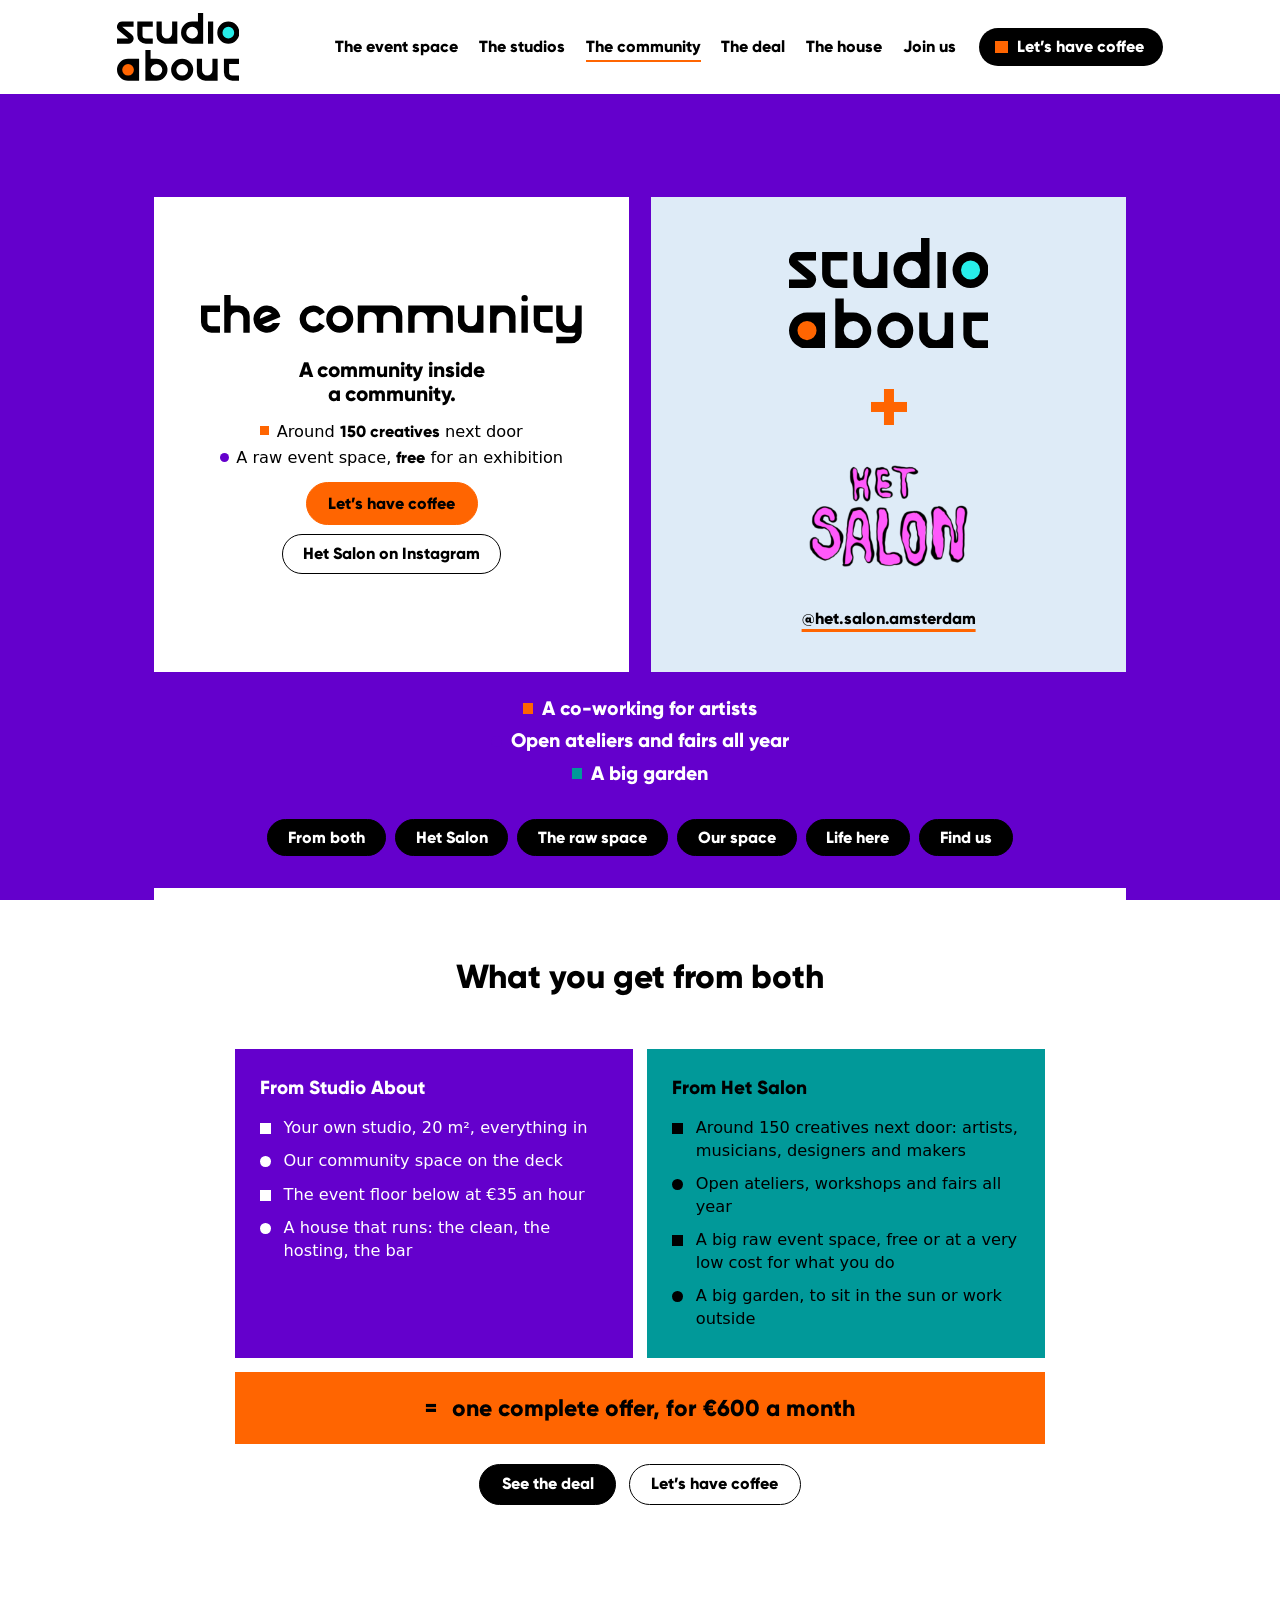
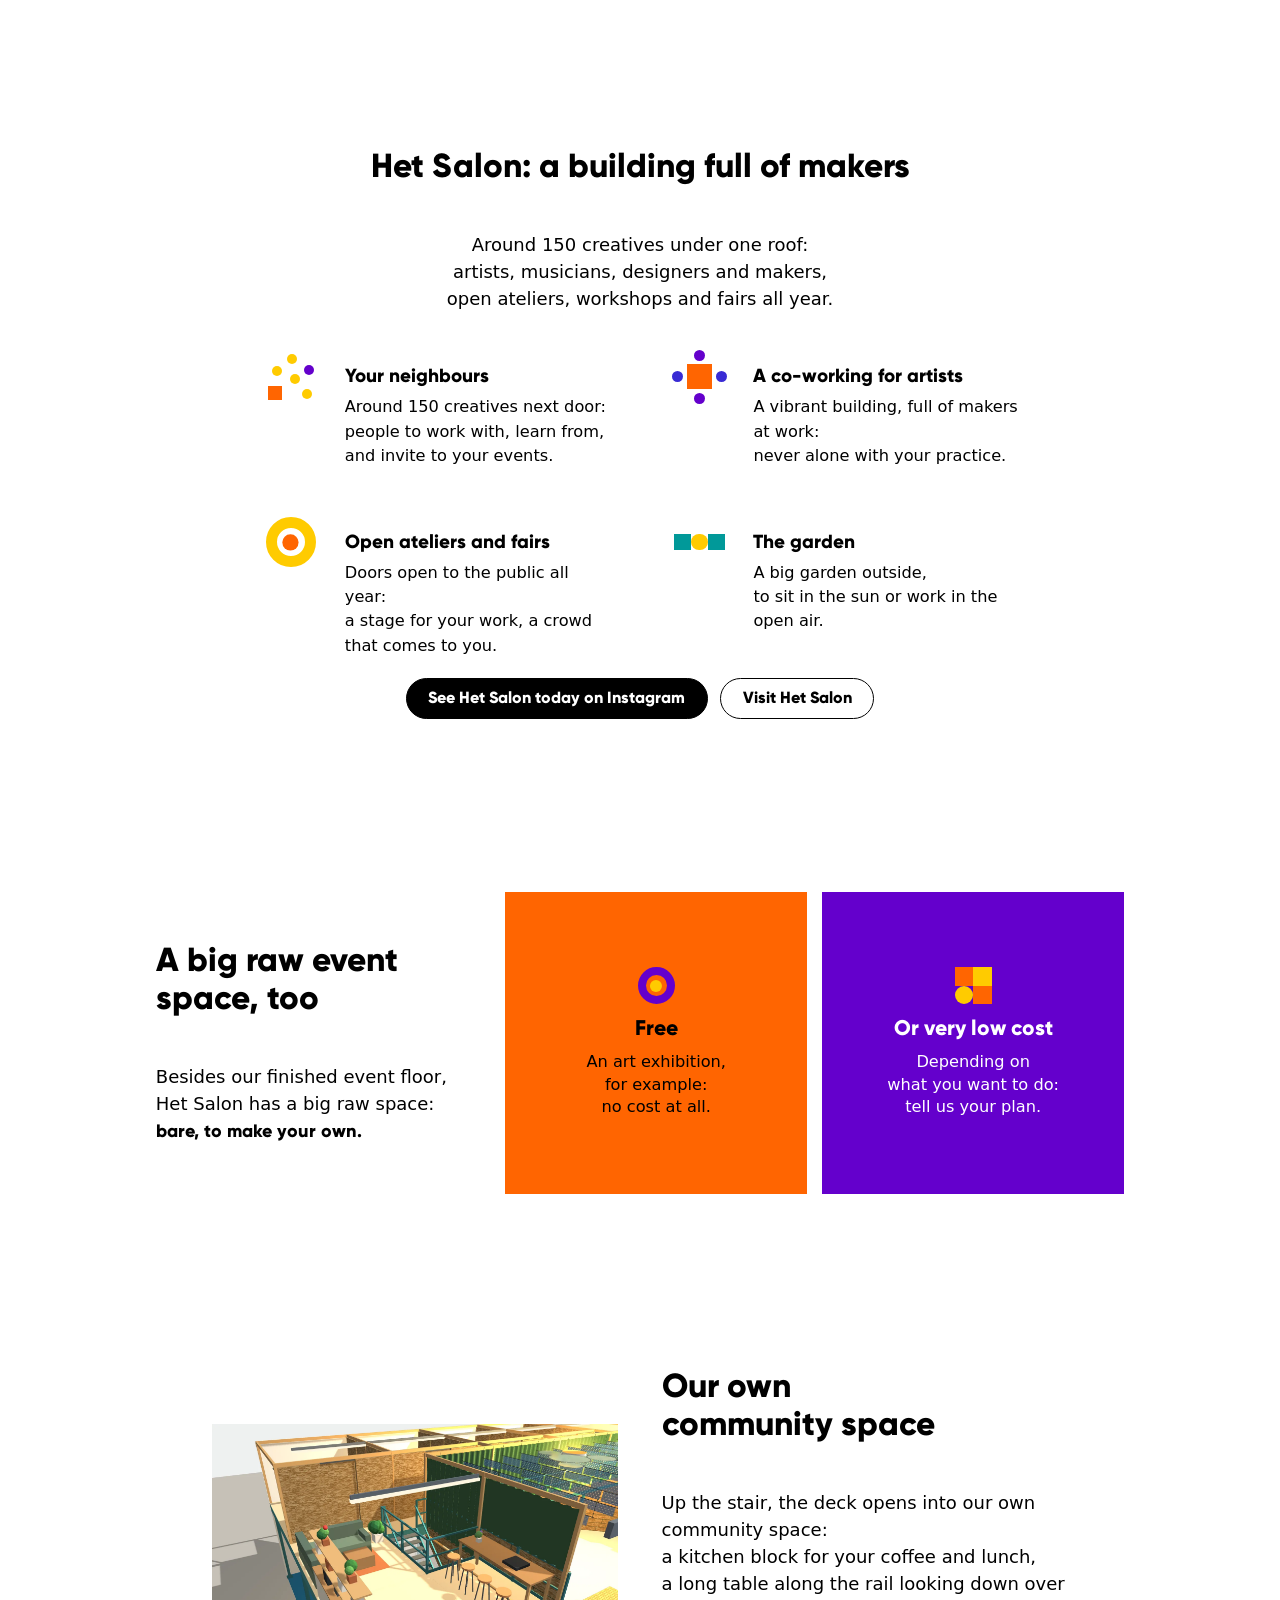
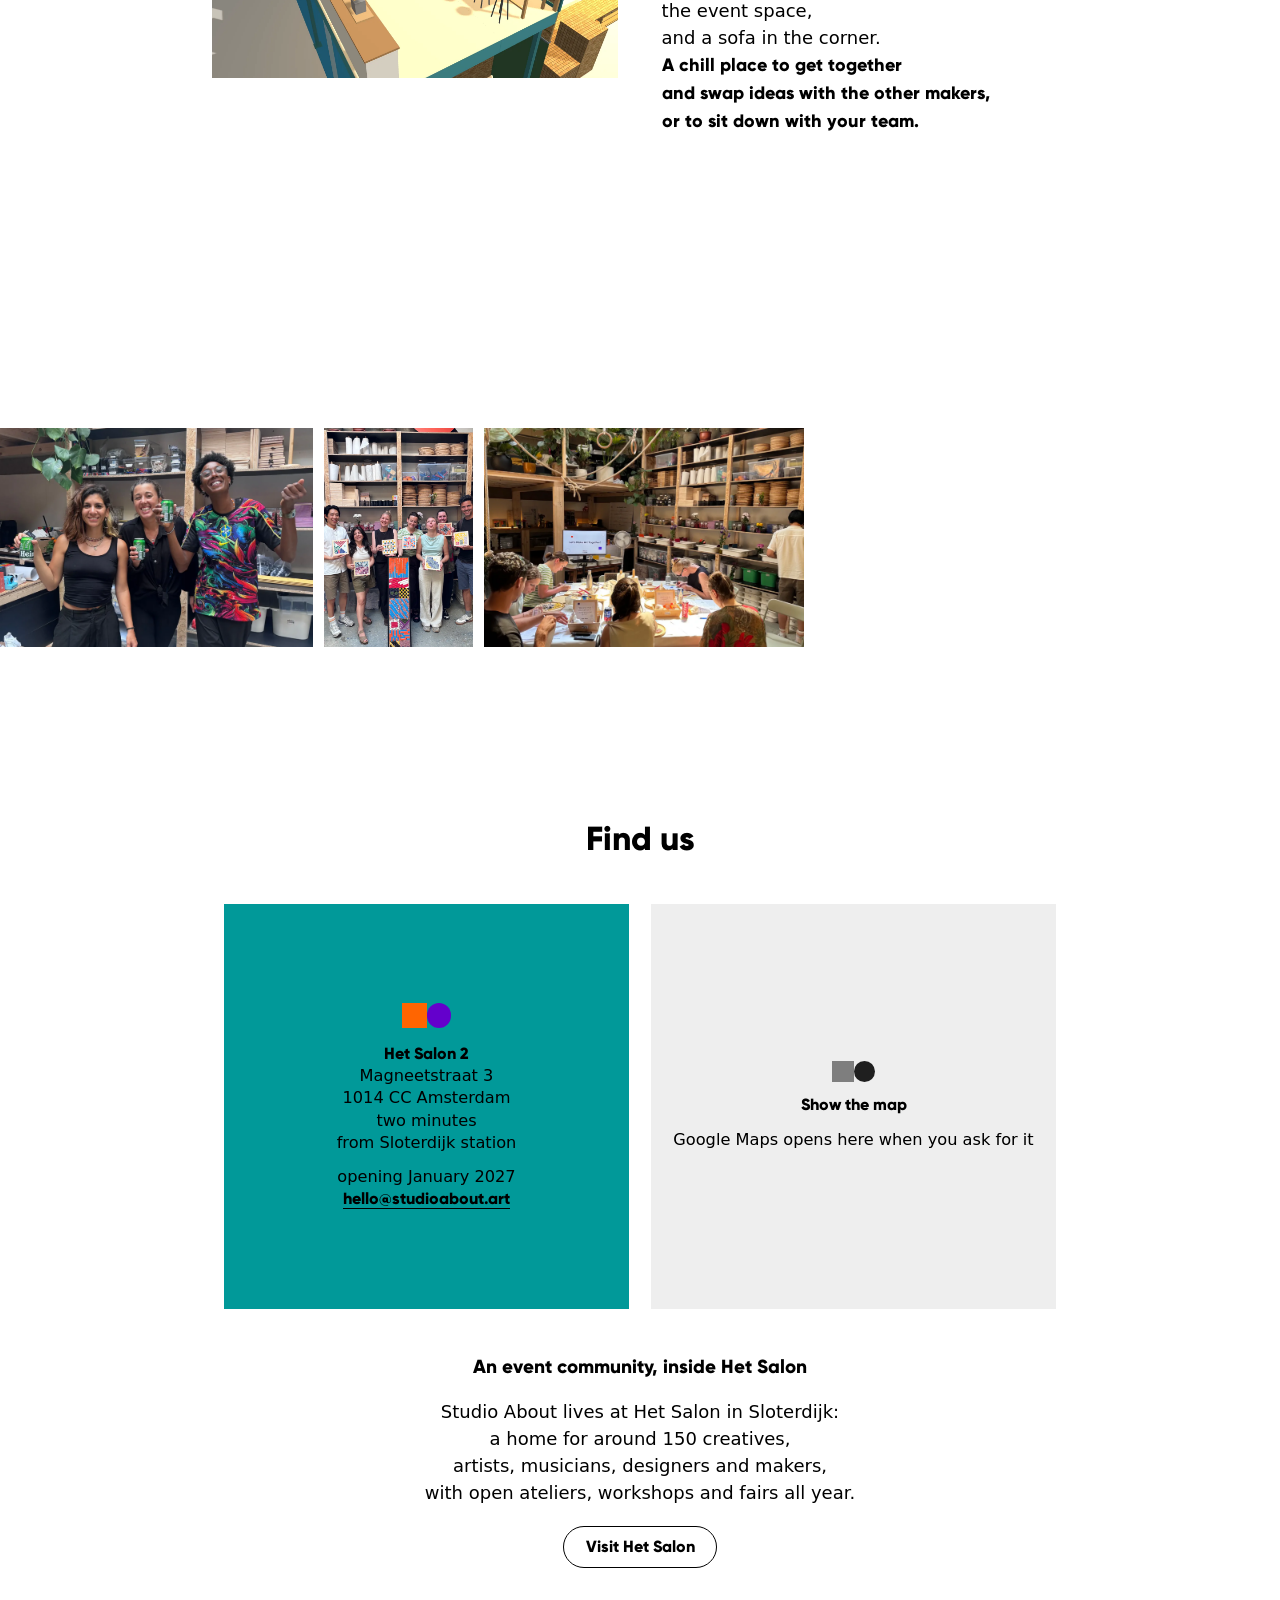
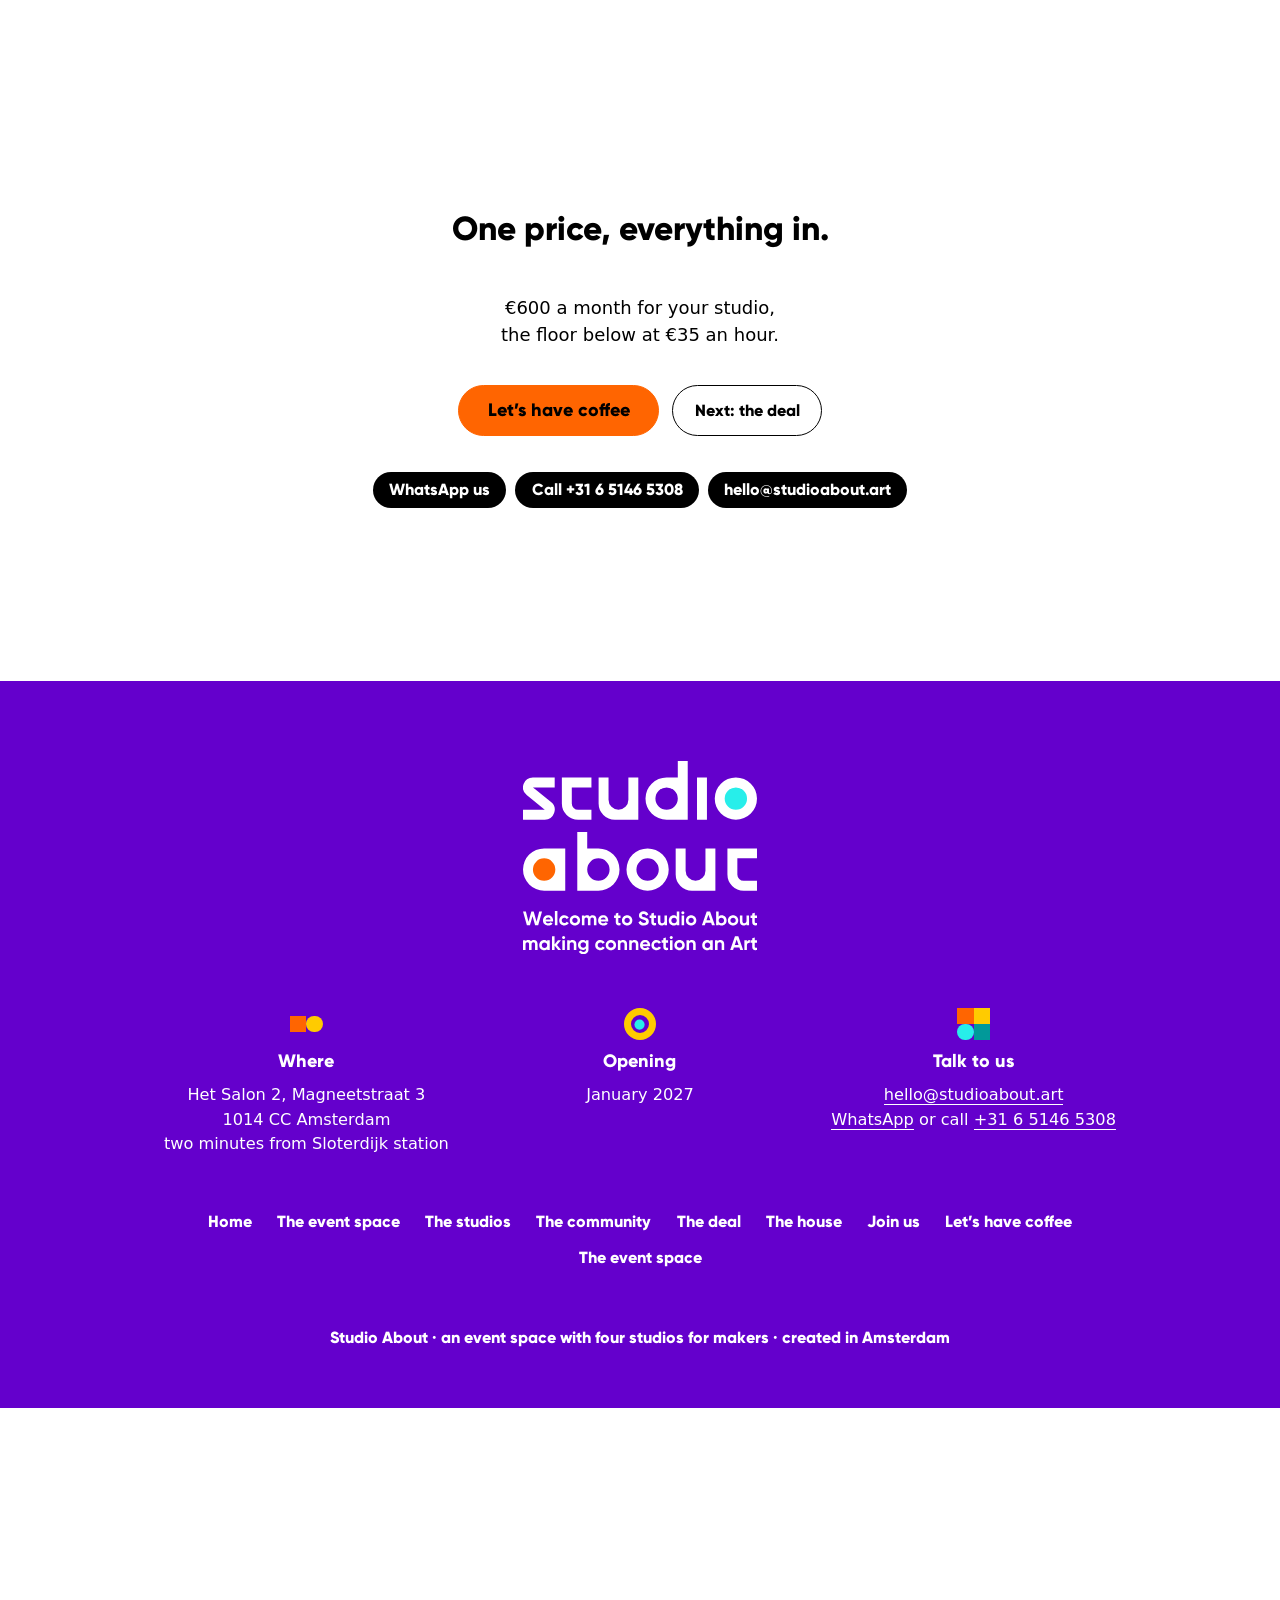
==== commit 58213c08: "Studio About studios: the tenant site (27 Oct 2026)" ====
--- a/community.html
+++ b/community.html
@@ -7,7 +7,7 @@
 <link rel="canonical" href="https://aboutcollab.github.io/studioabout-space/community.html">
 <meta property="og:type" content="website"><meta property="og:site_name" content="Studio About">
 <meta property="og:title" content="The community · Studio About: a community inside Het Salon"><meta property="og:description" content="Studio About lives inside Het Salon, a vibrant home for around 150 creatives in Amsterdam Sloterdijk. A studio here gives you both: Het Salon&#x27;s community, its raw event space and garden, and ours.">
-<meta property="og:url" content="https://aboutcollab.github.io/studioabout-space/community.html"><meta property="og:image" content="https://aboutcollab.github.io/studioabout-space/media/3d/hall-hero.webp">
+<meta property="og:url" content="https://aboutcollab.github.io/studioabout-space/community.html"><meta property="og:image" content="https://aboutcollab.github.io/studioabout-space/media/3d/og-workshop.jpg">
 <meta name="twitter:card" content="summary_large_image">
 <meta name="theme-color" content="#FFCB00">
 <link rel="icon" href="data:image/svg+xml,%3Csvg xmlns='http://www.w3.org/2000/svg' viewBox='0 0 64 64'%3E%3Crect width='64' height='64' fill='%23000'/%3E%3Ccircle cx='22' cy='42' r='11' fill='%23FF6501'/%3E%3Ccircle cx='44' cy='22' r='11' fill='%2327EEEA'/%3E%3C/svg%3E">
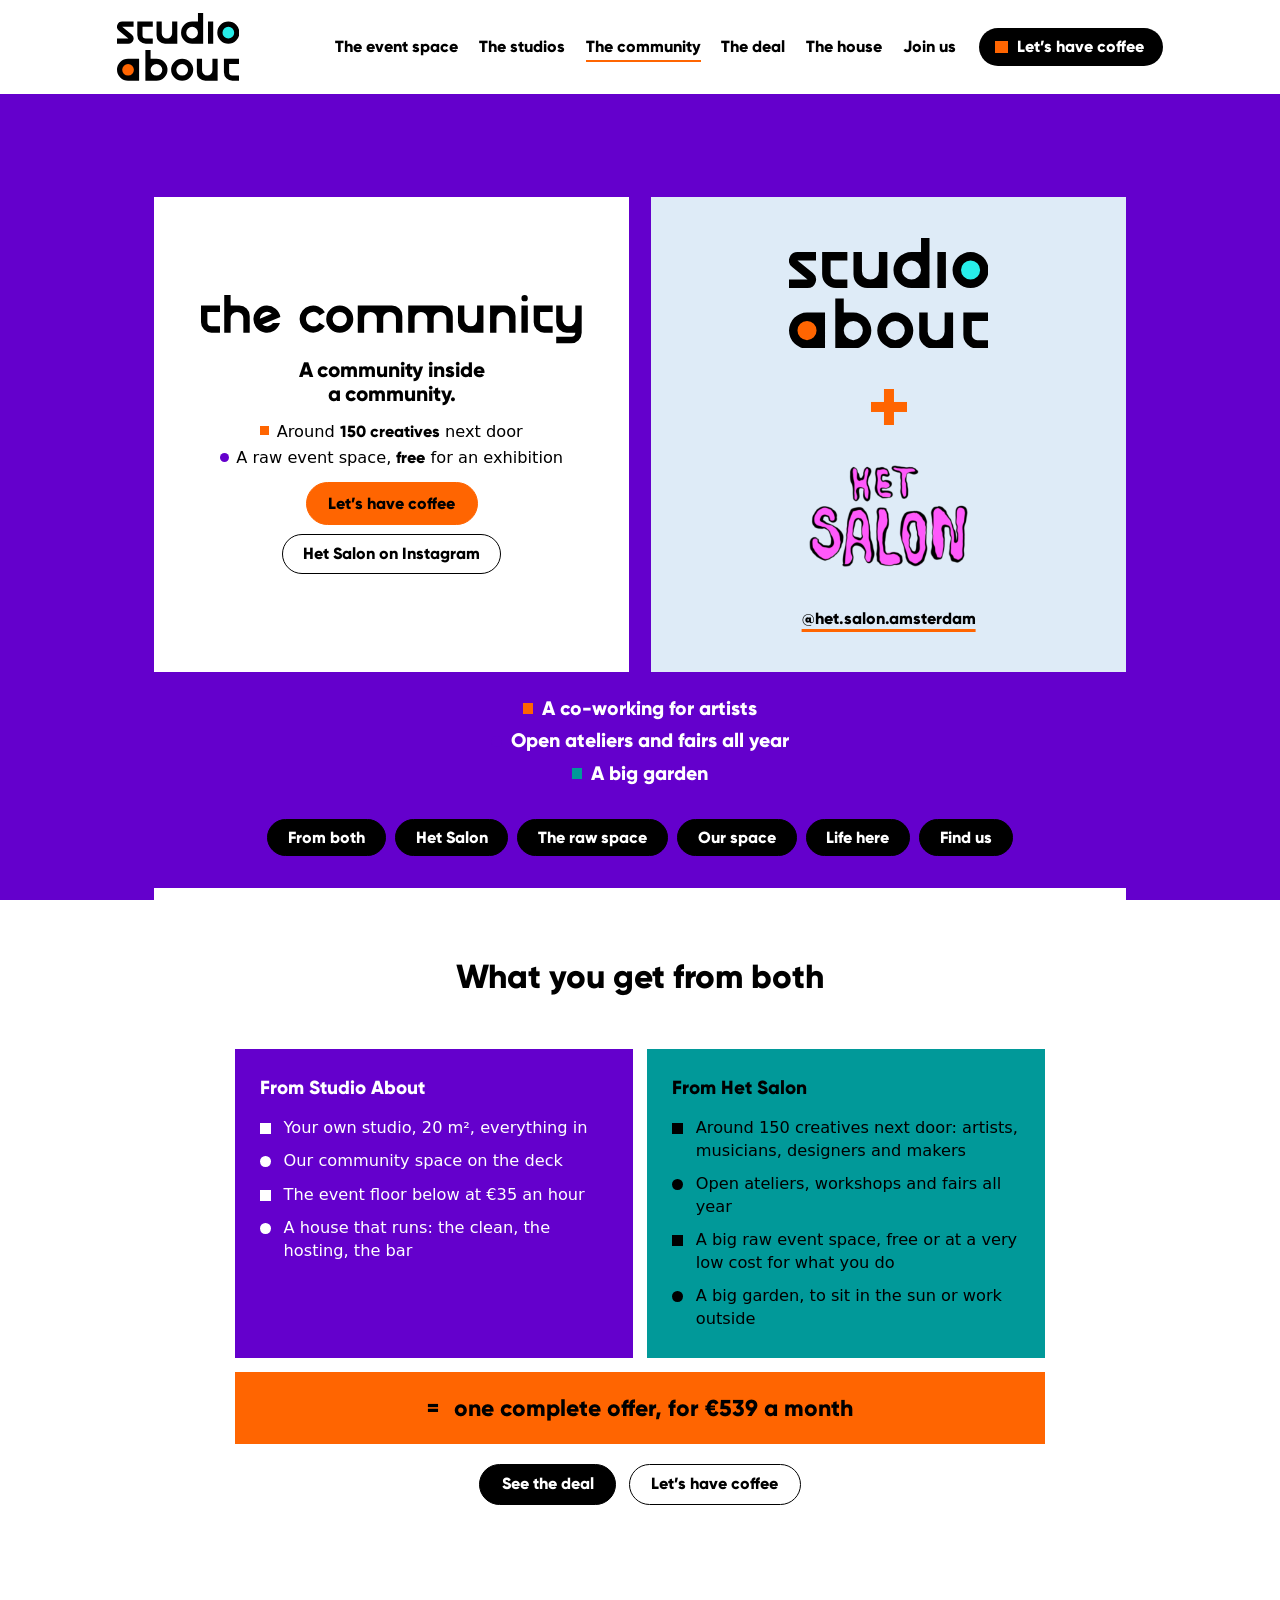
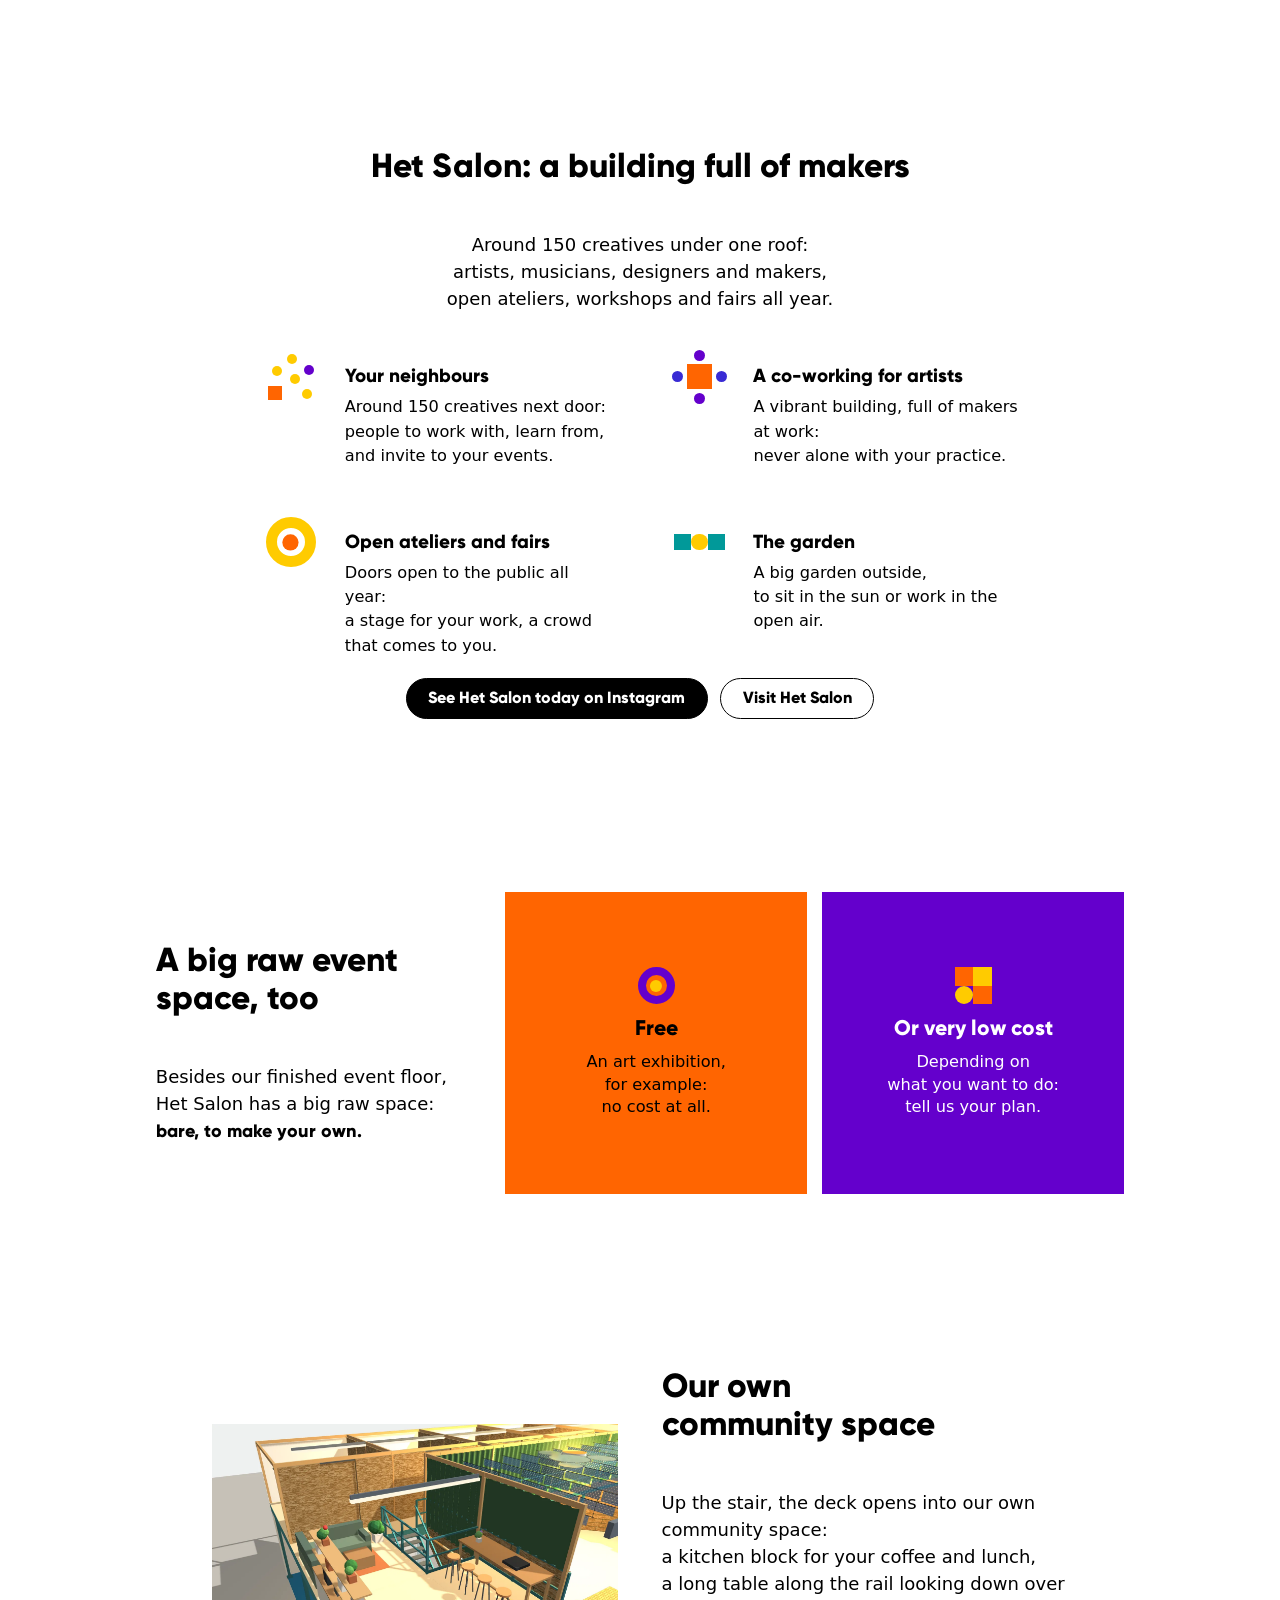
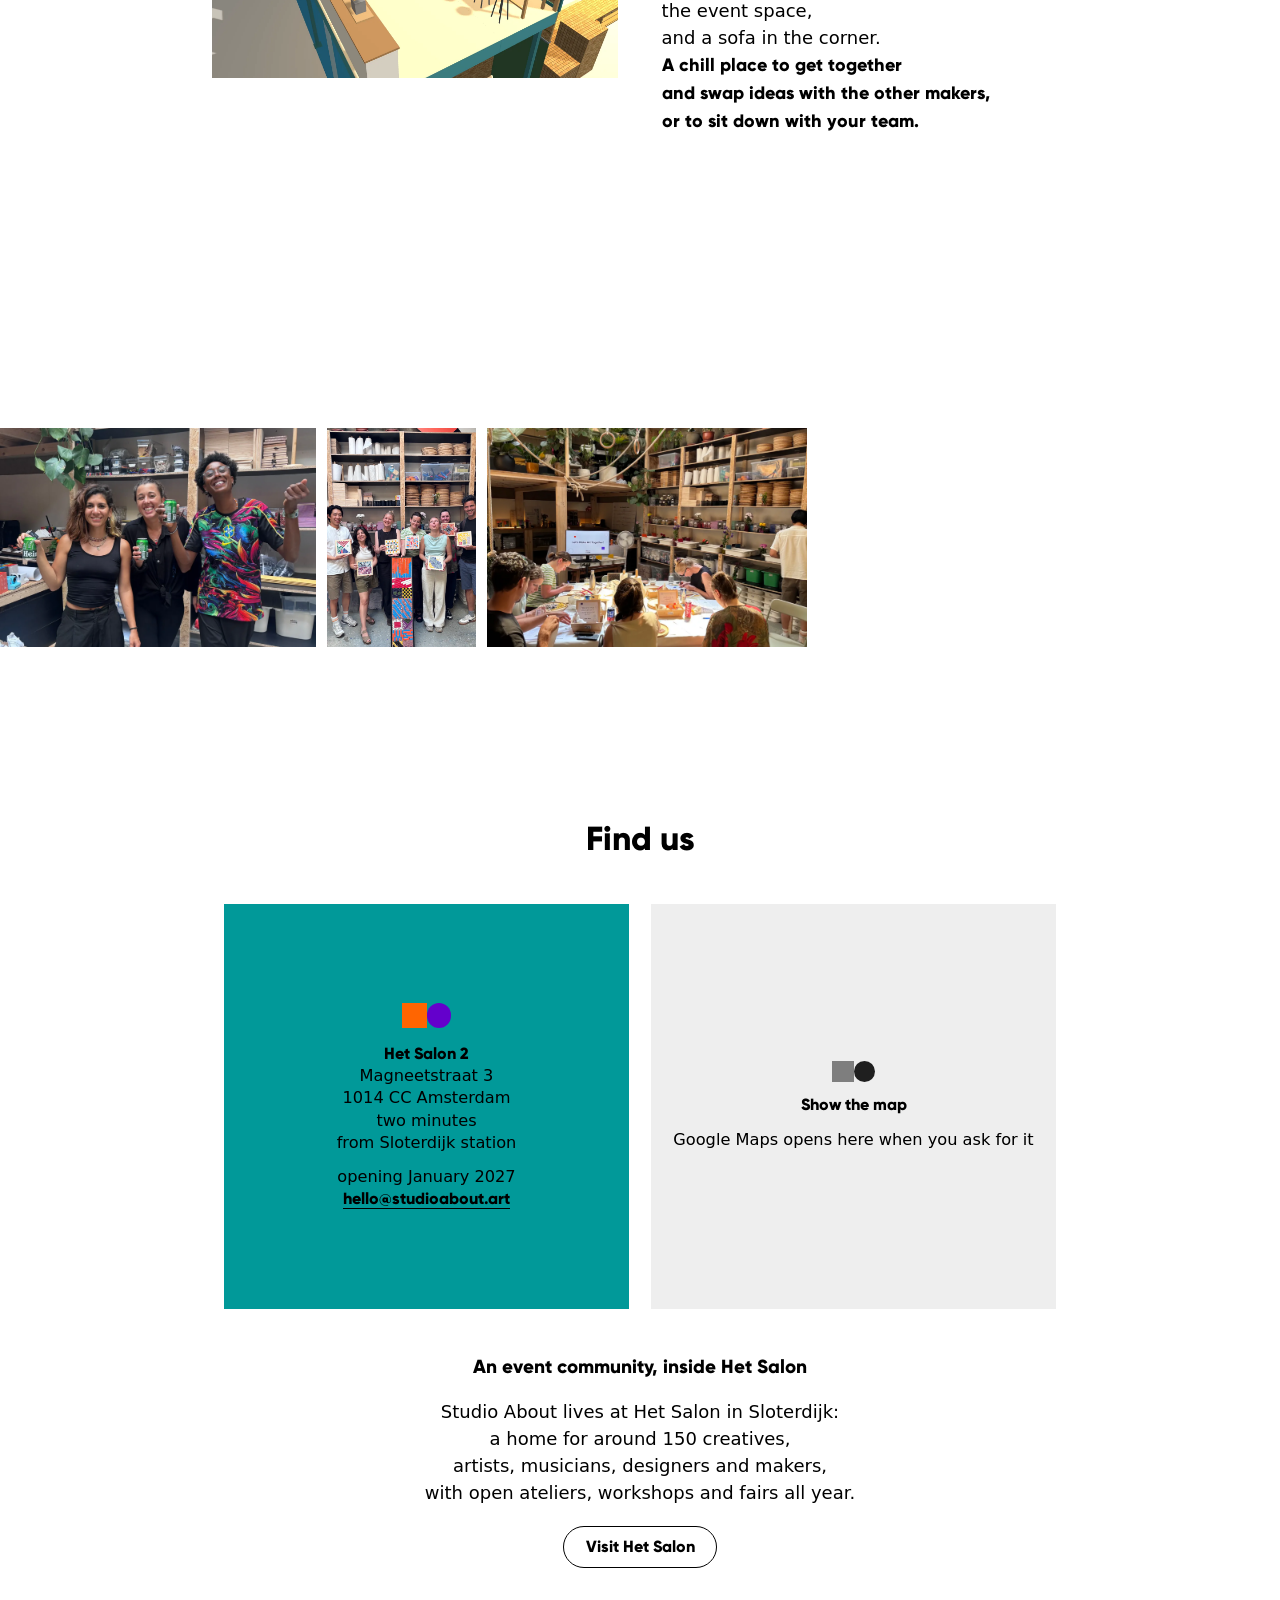
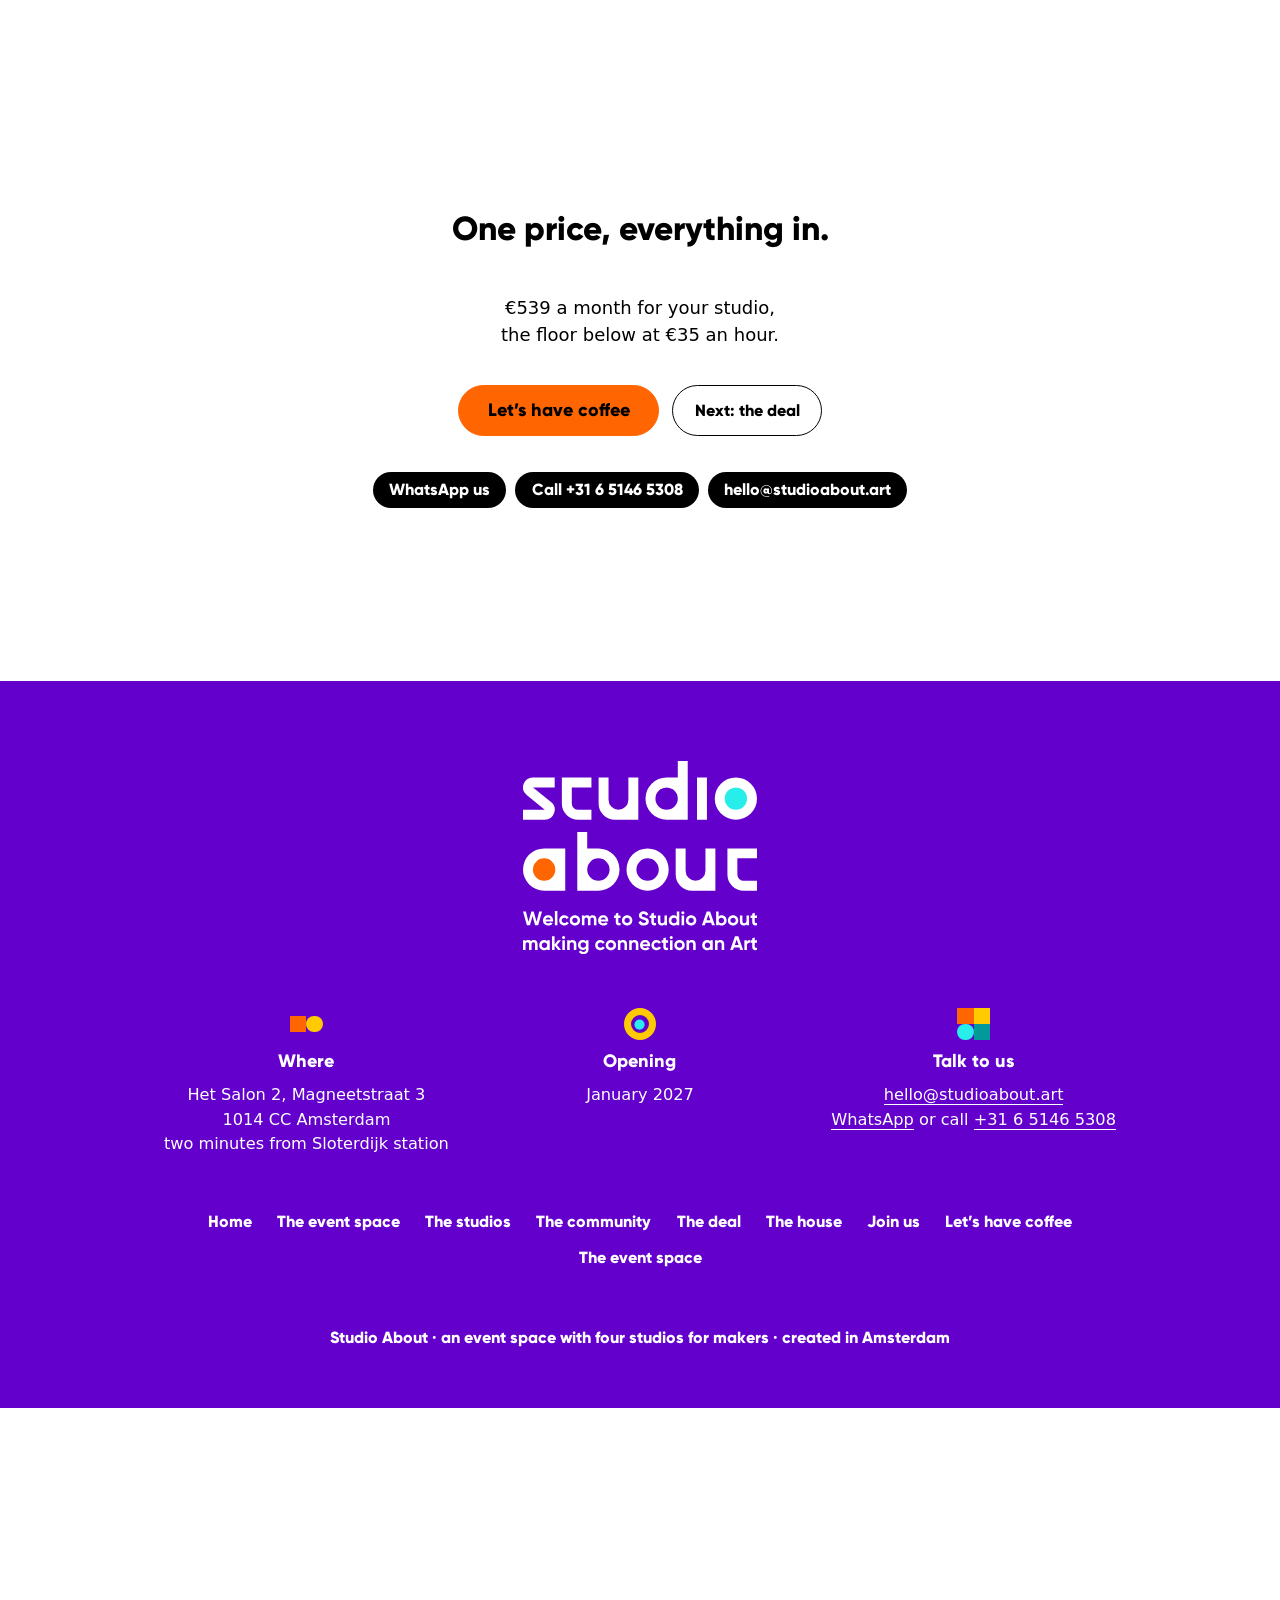
==== commit 15b7233f: "Studio About studios: the tenant site (29 Oct 2026)" ====
--- a/community.html
+++ b/community.html
@@ -37,7 +37,7 @@
 </section>
 <nav class="sa-wnav" aria-label="On this page"><a href="#yours">From both</a><a href="#hetsalon">Het Salon</a><a href="#raw">The raw space</a><a href="#ours">Our space</a><a href="#life">Life here</a><a href="#contact">Find us</a></nav>
 <section class="sa-field" id="yours" data-c="w"><div class="sa-in">
-<h2 class="t-h2"><span class="ln"><span class="sg">What you get from both</span></span></h2><div class="sa-stack"><div style="--bg:#6400CC;--fg:#fff"><h3>From Studio&nbsp;About</h3><ul><li><i></i><span>Your own studio, 20 m², everything in</span></li><li><i></i><span>Our community space on the deck</span></li><li><i></i><span>The event floor below at €35 an hour</span></li><li><i></i><span>A house that runs: the clean, the hosting, the bar</span></li></ul></div><div style="--bg:#019999;--fg:#000"><h3>From Het&nbsp;Salon</h3><ul><li><i></i><span>Around 150 creatives next door: artists, musicians, designers and makers</span></li><li><i></i><span>Open ateliers, workshops and fairs all year</span></li><li><i></i><span>A big raw event space, free or at a very low cost for what you do</span></li><li><i></i><span>A big garden, to sit in the sun or work outside</span></li></ul></div><p class="sa-stacksum"><span class="sa-eq" aria-hidden="true">=</span> one complete offer, for €600 a month</p></div><div class="sa-btns"><a class="sa-btn" href="deal.html">See the deal</a><a class="sa-btn line" href="join.html#coffee">Let’s have coffee</a></div>
+<h2 class="t-h2"><span class="ln"><span class="sg">What you get from both</span></span></h2><div class="sa-stack"><div style="--bg:#6400CC;--fg:#fff"><h3>From Studio&nbsp;About</h3><ul><li><i></i><span>Your own studio, 20 m², everything in</span></li><li><i></i><span>Our community space on the deck</span></li><li><i></i><span>The event floor below at €35 an hour</span></li><li><i></i><span>A house that runs: the clean, the hosting, the bar</span></li></ul></div><div style="--bg:#019999;--fg:#000"><h3>From Het&nbsp;Salon</h3><ul><li><i></i><span>Around 150 creatives next door: artists, musicians, designers and makers</span></li><li><i></i><span>Open ateliers, workshops and fairs all year</span></li><li><i></i><span>A big raw event space, free or at a very low cost for what you do</span></li><li><i></i><span>A big garden, to sit in the sun or work outside</span></li></ul></div><p class="sa-stacksum"><span class="sa-eq" aria-hidden="true">=</span> one complete offer, for €539 a month</p></div><div class="sa-btns"><a class="sa-btn" href="deal.html">See the deal</a><a class="sa-btn line" href="join.html#coffee">Let’s have coffee</a></div>
 </div></section>
 <section class="sa-field" id="hetsalon" data-c="w"><div class="sa-in">
 <h2 class="t-st sa-statement"><span class="ln"><span class="sg">Het&nbsp;Salon:</span> <span class="sg">a building full of makers</span></span></h2><p class="t-p"><span class="ln"><span class="sg">Around 150 creatives under one roof:</span></span> <span class="ln"><span class="sg">artists, musicians, designers and makers,</span></span> <span class="ln"><span class="sg">open ateliers, workshops and fairs all year.</span></span></p><ul class="sa-items"><li class="hov"><span class="sa-icell"><span class="ic ic-scatter" aria-hidden="true"><i class="s" style="background:#FF6501"></i><i class="c" style="background:#FFCB00"></i><i class="c" style="background:#6400CC"></i><i class="c" style="background:#FFCB00"></i><i class="c" style="background:#FFCB00"></i><i class="c" style="background:#FFCB00"></i></span></span><div><h3 class="t-ih"><span class="ln"><span class="sg">Your neighbours</span></span></h3><p class="t-item"><span class="ln"><span class="sg">Around 150 creatives next door:</span></span> <span class="ln"><span class="sg">people to work with,</span> <span class="sg">learn from,</span> <span class="sg">and invite to your events.</span></span></p></div></li><li class="hov"><span class="sa-icell"><span class="ic ic-table" aria-hidden="true"><i class="s" style="background:#FF6501"></i><i class="c" style="background:#6400CC"></i><i class="c" style="background:#392BD4"></i><i class="c" style="background:#6400CC"></i><i class="c" style="background:#392BD4"></i></span></span><div><h3 class="t-ih"><span class="ln"><span class="sg">A co-working for artists</span></span></h3><p class="t-item"><span class="ln"><span class="sg">A vibrant building,</span> <span class="sg">full of makers at work:</span></span> <span class="ln"><span class="sg">never alone with your practice.</span></span></p></div></li><li class="hov"><span class="sa-icell"><span class="ic ic-ring" aria-hidden="true"><i class="r" style="border-color:#FFCB00"></i><i class="c" style="background:#FF6501"></i></span></span><div><h3 class="t-ih"><span class="ln"><span class="sg">Open ateliers and fairs</span></span></h3><p class="t-item"><span class="ln"><span class="sg">Doors open to the public</span> <span class="sg">all year:</span></span> <span class="ln"><span class="sg">a stage for your work,</span> <span class="sg">a crowd that comes to you.</span></span></p></div></li><li class="hov"><span class="sa-icell"><span class="ic ic-trio" aria-hidden="true"><i class="s" style="background:#019999"></i><i class="c" style="background:#FFCB00"></i><i class="s" style="background:#019999"></i></span></span><div><h3 class="t-ih"><span class="ln"><span class="sg">The garden</span></span></h3><p class="t-item"><span class="ln"><span class="sg">A big garden outside,</span></span> <span class="ln"><span class="sg">to sit in the sun</span> <span class="sg">or work in the open air.</span></span></p></div></li></ul><div class="sa-btns"><a class="sa-btn" href="https://www.instagram.com/het.salon.amsterdam/" target="_blank" rel="noopener">See Het Salon today on Instagram</a><a class="sa-btn line" href="https://www.hetsalonateliers.com" target="_blank" rel="noopener">Visit Het Salon</a></div>
@@ -57,7 +57,7 @@
     <p class="t-p"><span class="ln"><span class="sg">Studio&nbsp;About lives at Het&nbsp;Salon</span> <span class="sg">in Sloterdijk:</span></span> <span class="ln"><span class="sg">a home for around 150 creatives,</span></span> <span class="ln"><span class="sg">artists, musicians,</span> <span class="sg">designers and makers,</span></span> <span class="ln"><span class="sg">with open ateliers,</span> <span class="sg">workshops and fairs all year.</span></span></p>
     <div class="sa-btns"><a class="sa-btn line" href="https://www.hetsalonateliers.com" target="_blank" rel="noopener">Visit Het Salon</a></div></div>
 </section>
-<section class="sa-field sa-close" data-c="p"><div class="sa-in"><h2 class="t-h2"><span class="ln"><span class="sg">One price,</span> <span class="sg">everything in.</span></span></h2><p class="t-p"><span class="ln"><span class="sg">€600 a month for your studio,</span></span> <span class="ln"><span class="sg">the floor below at €35 an hour.</span></span></p><div class="sa-btns"><a class="sa-btn big" href="join.html#coffee">Let’s have coffee</a><a class="sa-btn line sa-next" href="deal.html">Next: the deal</a></div><div class="sa-routes"><a class="sa-route" href="https://wa.me/31651465308" target="_blank" rel="noopener">WhatsApp us</a><a class="sa-route" href="tel:+31651465308">Call +31&nbsp;6&nbsp;5146&nbsp;5308</a><a class="sa-route" href="mailto:hello@studioabout.art">hello@studioabout.art</a></div></div></section>
+<section class="sa-field sa-close" data-c="p"><div class="sa-in"><h2 class="t-h2"><span class="ln"><span class="sg">One price,</span> <span class="sg">everything in.</span></span></h2><p class="t-p"><span class="ln"><span class="sg">€539 a month for your studio,</span></span> <span class="ln"><span class="sg">the floor below at €35 an hour.</span></span></p><div class="sa-btns"><a class="sa-btn big" href="join.html#coffee">Let’s have coffee</a><a class="sa-btn line sa-next" href="deal.html">Next: the deal</a></div><div class="sa-routes"><a class="sa-route" href="https://wa.me/31651465308" target="_blank" rel="noopener">WhatsApp us</a><a class="sa-route" href="tel:+31651465308">Call +31&nbsp;6&nbsp;5146&nbsp;5308</a><a class="sa-route" href="mailto:hello@studioabout.art">hello@studioabout.art</a></div></div></section>
 </main>
 <footer class="sa-foot" data-c="p"><div class="sa-foot-in">
   <div class="sa-lblock" style="width:260px"><svg xmlns="http://www.w3.org/2000/svg" viewBox="0 -278 1108 614" class="lb-logo" role="img" aria-label="Studio About" style="width:100%;max-width:100%;height:auto;display:block"><path fill="#27EEEA" d="M931.5 -100A76.5 76.5 0 0 1 1008 -176.5A76.5 76.5 0 0 1 1084.5 -100A76.5 76.5 0 0 1 1008 -23.5A76.5 76.5 0 0 1 931.5 -100Z"/><path fill="#FF6501" d="M23.5 236A76.5 76.5 0 0 1 100 159.5A76.5 76.5 0 0 1 176.5 236A76.5 76.5 0 0 1 100 312.5A76.5 76.5 0 0 1 23.5 236Z"/><path fill="#FFFFFF" fill-rule="evenodd" d="M150 -200L150 -153L47 -153L132.623 -83.489A47 47 0 0 1 147.294 -31.284A47 47 0 0 1 103 0L0 0L0 -47L103 -47L17.377 -116.511A47 47 0 0 1 2.706 -168.716A47 47 0 0 1 47 -200ZM184 -200L324 -200L324 -153L231 -153L231 -77A30 30 0 0 0 261 -47L324 -47L324 0L261 0A77 77 0 0 1 184 -77ZM358 -200L405 -200L405 -94A47 47 0 0 0 452 -47A47 47 0 0 0 499 -94L499 -200L546 -200L546 0L435 0A77 77 0 0 1 358 -77ZM780 -278L733 -278L733 -200L680 -200A100 100 0 0 0 580 -100A100 100 0 0 0 680 0L780 0ZM627 -100A53 53 0 0 0 680 -47A53 53 0 0 0 733 -100A53 53 0 0 0 680 -153A53 53 0 0 0 627 -100ZM824 -200L871 -200L871 0L824 0ZM908 -100A100 100 0 0 1 1008 -200A100 100 0 0 1 1108 -100A100 100 0 0 1 1008 0A100 100 0 0 1 908 -100ZM955 -100A53 53 0 0 0 1008 -47A53 53 0 0 0 1061 -100A53 53 0 0 0 1008 -153A53 53 0 0 0 955 -100ZM200 136L100 136A100 100 0 0 0 0 236A100 100 0 0 0 100 336L200 336ZM47 236A53 53 0 0 0 100 289A53 53 0 0 0 153 236A53 53 0 0 0 100 183A53 53 0 0 0 47 236ZM257 58L304 58L304 136L357 136A100 100 0 0 1 457 236A100 100 0 0 1 357 336L257 336ZM304 236A53 53 0 0 0 357 289A53 53 0 0 0 410 236A53 53 0 0 0 357 183A53 53 0 0 0 304 236ZM490 236A100 100 0 0 1 590 136A100 100 0 0 1 690 236A100 100 0 0 1 590 336A100 100 0 0 1 490 236ZM537 236A53 53 0 0 0 590 289A53 53 0 0 0 643 236A53 53 0 0 0 590 183A53 53 0 0 0 537 236ZM723 136L770 136L770 242A47 47 0 0 0 817 289A47 47 0 0 0 864 242L864 136L911 136L911 336L800 336A77 77 0 0 1 723 259ZM968 136L1108 136L1108 183L1015 183L1015 259A30 30 0 0 0 1045 289L1108 289L1108 336L1045 336A77 77 0 0 1 968 259Z"/></svg><svg xmlns="http://www.w3.org/2000/svg" viewBox="0 -146 2385.2 440.948" class="lb-tag" aria-hidden="true" focusable="false" style="width:100%;max-width:100%;height:auto;display:block"><path fill="#FFFFFF" d="M70.6 0L96.8 -92.4L123.2 0L154.6 0L193.8 -140L164.8 -140L138 -36.2L108.6 -140L85 -140L55.8 -36.2L29 -140L0 -140L39.2 0ZM305.8 -39.4C306.4 -43.2 306.8 -46.6 306.8 -50C306.8 -65 302 -77.4 292.4 -87.6C283 -97.8 270.8 -102.8 256.2 -102.8C240.8 -102.8 228 -97.8 218.2 -87.6C208.4 -77.6 203.4 -65 203.4 -50C203.4 -34.8 208.4 -22.2 218.4 -12.2C228.4 -2.2 241.6 2.8 258.2 2.8C277.4 2.8 292 -4.4 301.8 -18.6L281 -30.6C276 -24 268.4 -20.6 258.6 -20.6C243.2 -20.6 233.8 -26.8 230.4 -39.4ZM230 -59.4C233 -72.2 242.4 -79.6 256.2 -79.6C268 -79.6 278 -73 281 -59.4ZM350.6 0L350.6 -146L324.8 -146L324.8 0ZM421.8 2.8C441.2 2.8 458.2 -7.4 467 -23.2L444.6 -36C440.6 -27.8 432 -22.8 421.6 -22.8C413.8 -22.8 407.4 -25.4 402.4 -30.4C397.4 -35.6 394.8 -42.2 394.8 -50C394.8 -66 406.2 -77.4 421.6 -77.4C431.8 -77.4 440.4 -72.2 444.4 -64L466.6 -77C458.4 -92.8 441.2 -102.8 421.8 -102.8C406.8 -102.8 394.2 -97.8 384 -87.6C374 -77.4 369 -65 369 -50C369 -35 374 -22.6 384 -12.4C394.2 -2.2 406.8 2.8 421.8 2.8ZM566.6 -12.4C576.8 -22.6 582 -35.2 582 -50C582 -64.8 576.8 -77.2 566.6 -87.4C556.4 -97.6 543.8 -102.8 529 -102.8C514.2 -102.8 501.6 -97.6 491.4 -87.4C481.2 -77.2 476.2 -64.8 476.2 -50C476.2 -35.2 481.2 -22.6 491.4 -12.4C501.6 -2.2 514.2 2.8 529 2.8C543.8 2.8 556.4 -2.2 566.6 -12.4ZM509.6 -30.2C504.6 -35.4 502 -42 502 -50C502 -58 504.6 -64.6 509.6 -69.8C514.8 -75 521.2 -77.6 529 -77.6C536.8 -77.6 543.2 -75 548.4 -69.8C553.6 -64.6 556.2 -58 556.2 -50C556.2 -42 553.6 -35.4 548.4 -30.2C543.2 -25 536.8 -22.4 529 -22.4C521.2 -22.4 514.8 -25 509.6 -30.2ZM710.8 -102.8C697.6 -102.8 687.6 -98 681 -88.4C675.2 -98 666 -102.8 653.8 -102.8C641.2 -102.8 632 -98.4 626 -89.4L626 -100L600.2 -100L600.2 0L626 0L626 -56.2C626 -70.8 633.4 -78.8 644.8 -78.8C655.4 -78.8 661.6 -71.8 661.6 -59.8L661.6 0L687.4 0L687.4 -56.2C687.4 -70.8 694.2 -78.8 706 -78.8C716.6 -78.8 722.8 -71.8 722.8 -59.8L722.8 0L748.6 0L748.6 -61.6C748.6 -86.6 733.8 -102.8 710.8 -102.8ZM867.8 -39.4C868.4 -43.2 868.8 -46.6 868.8 -50C868.8 -65 864 -77.4 854.4 -87.6C845 -97.8 832.8 -102.8 818.2 -102.8C802.8 -102.8 790 -97.8 780.2 -87.6C770.4 -77.6 765.4 -65 765.4 -50C765.4 -34.8 770.4 -22.2 780.4 -12.2C790.4 -2.2 803.6 2.8 820.2 2.8C839.4 2.8 854 -4.4 863.8 -18.6L843 -30.6C838 -24 830.4 -20.6 820.6 -20.6C805.2 -20.6 795.8 -26.8 792.4 -39.4ZM792 -59.4C795 -72.2 804.4 -79.6 818.2 -79.6C830 -79.6 840 -73 843 -59.4ZM994 -100L971.4 -100L971.4 -128L945.6 -120.2L945.6 -100L928.2 -100L928.2 -75.2L945.6 -75.2L945.6 -33.6C945.6 -6.2 958.6 4 994 0L994 -23.4C979.2 -22.6 971.4 -22.8 971.4 -33.6L971.4 -75.2L994 -75.2ZM1099 -12.4C1109.2 -22.6 1114.4 -35.2 1114.4 -50C1114.4 -64.8 1109.2 -77.2 1099 -87.4C1088.8 -97.6 1076.2 -102.8 1061.4 -102.8C1046.6 -102.8 1034 -97.6 1023.8 -87.4C1013.6 -77.2 1008.6 -64.8 1008.6 -50C1008.6 -35.2 1013.6 -22.6 1023.8 -12.4C1034 -2.2 1046.6 2.8 1061.4 2.8C1076.2 2.8 1088.8 -2.2 1099 -12.4ZM1042 -30.2C1037 -35.4 1034.4 -42 1034.4 -50C1034.4 -58 1037 -64.6 1042 -69.8C1047.2 -75 1053.6 -77.6 1061.4 -77.6C1069.2 -77.6 1075.6 -75 1080.8 -69.8C1086 -64.6 1088.6 -58 1088.6 -50C1088.6 -42 1086 -35.4 1080.8 -30.2C1075.6 -25 1069.2 -22.4 1061.4 -22.4C1053.6 -22.4 1047.2 -25 1042 -30.2ZM1231.6 2.8C1246.6 2.8 1258.8 -1 1268.2 -8.6C1277.6 -16.2 1282.4 -26.4 1282.4 -39.4C1282.4 -47.4 1280.2 -54.4 1277.2 -59.2C1274.6 -64 1268.2 -69 1264 -71.6C1262 -73 1259 -74.4 1255.2 -75.8C1251.4 -77.4 1248.4 -78.6 1246.2 -79.2L1236.6 -82.4C1226.2 -85.6 1219.2 -88.6 1215.4 -91.2C1211.8 -94 1210 -97.6 1210 -102C1210 -110.2 1217 -116 1228.4 -116C1240.6 -116 1249.6 -110 1255.2 -98L1278.4 -111.4C1268.8 -131.2 1251 -142.8 1228.4 -142.8C1215.8 -142.8 1204.8 -139 1195.8 -131.4C1186.8 -124 1182.4 -113.8 1182.4 -101.2C1182.4 -88.4 1187 -78.8 1195.6 -72.4C1204.4 -66.2 1212 -63.2 1224.6 -59.4C1236 -56.2 1243.8 -53.2 1248.2 -50.4C1252.6 -47.8 1254.8 -44 1254.8 -39C1254.8 -30.4 1247.8 -24.2 1232.4 -24.2C1216.4 -24.2 1205.6 -31.4 1200.2 -45.6L1176.6 -31.8C1184.4 -10.4 1203.8 2.8 1231.6 2.8ZM1356.4 -100L1333.8 -100L1333.8 -128L1308 -120.2L1308 -100L1290.6 -100L1290.6 -75.2L1308 -75.2L1308 -33.6C1308 -6.2 1321 4 1356.4 0L1356.4 -23.4C1341.6 -22.6 1333.8 -22.8 1333.8 -33.6L1333.8 -75.2L1356.4 -75.2ZM1442.2 -46C1442.2 -29.4 1433.6 -21.2 1420.2 -21.2C1408.2 -21.2 1400.4 -28.4 1400.4 -41.8L1400.4 -100L1374.6 -100L1374.6 -38.6C1374.6 -25.6 1378.2 -15.6 1385.2 -8.2C1392.4 -0.8 1401.4 2.8 1412.4 2.8C1426 2.8 1436 -1.8 1442.2 -11.2L1442.2 0L1468 0L1468 -100L1442.2 -100ZM1567.4 -88.2C1559.8 -98 1549 -102.8 1535 -102.8C1521.6 -102.8 1510 -97.6 1500.4 -87.4C1491 -77.2 1486.2 -64.8 1486.2 -50C1486.2 -35.2 1491 -22.6 1500.4 -12.4C1510 -2.2 1521.6 2.8 1535 2.8C1549 2.8 1559.8 -2 1567.4 -11.8L1567.4 0L1593.2 0L1593.2 -140L1567.4 -140ZM1519.8 -29.6C1514.6 -35 1512 -41.8 1512 -50C1512 -58.2 1514.6 -65 1519.8 -70.2C1525.2 -75.6 1531.8 -78.2 1539.8 -78.2C1547.8 -78.2 1554.4 -75.6 1559.6 -70.2C1564.8 -65 1567.4 -58.2 1567.4 -50C1567.4 -41.8 1564.8 -35 1559.6 -29.6C1554.4 -24.4 1547.8 -21.8 1539.8 -21.8C1531.8 -21.8 1525.2 -24.4 1519.8 -29.6ZM1629.6 -112C1638.4 -112 1645.6 -119.2 1645.6 -127.8C1645.6 -136.4 1638.4 -143.8 1629.6 -143.8C1621 -143.8 1613.8 -136.4 1613.8 -127.8C1613.8 -119.2 1621 -112 1629.6 -112ZM1642.6 0L1642.6 -100L1616.8 -100L1616.8 0ZM1751.4 -12.4C1761.6 -22.6 1766.8 -35.2 1766.8 -50C1766.8 -64.8 1761.6 -77.2 1751.4 -87.4C1741.2 -97.6 1728.6 -102.8 1713.8 -102.8C1699 -102.8 1686.4 -97.6 1676.2 -87.4C1666 -77.2 1661 -64.8 1661 -50C1661 -35.2 1666 -22.6 1676.2 -12.4C1686.4 -2.2 1699 2.8 1713.8 2.8C1728.6 2.8 1741.2 -2.2 1751.4 -12.4ZM1694.4 -30.2C1689.4 -35.4 1686.8 -42 1686.8 -50C1686.8 -58 1689.4 -64.6 1694.4 -69.8C1699.6 -75 1706 -77.6 1713.8 -77.6C1721.6 -77.6 1728 -75 1733.2 -69.8C1738.4 -64.6 1741 -58 1741 -50C1741 -42 1738.4 -35.4 1733.2 -30.2C1728 -25 1721.6 -22.4 1713.8 -22.4C1706 -22.4 1699.6 -25 1694.4 -30.2ZM1956.2 0L1907 -140L1872.8 -140L1823.8 0L1853.6 0L1862 -25.2L1917.8 -25.2L1926.2 0ZM1890 -108.2L1909.2 -51L1870.8 -51ZM2026.8 -102.8C2012.8 -102.8 2002 -98 1994.4 -88.2L1994.4 -140L1968.6 -140L1968.6 0L1994.4 0L1994.4 -11.8C2002 -2 2012.8 2.8 2026.8 2.8C2040.2 2.8 2051.8 -2.2 2061.2 -12.4C2070.8 -22.6 2075.6 -35.2 2075.6 -50C2075.6 -64.8 2070.8 -77.2 2061.2 -87.4C2051.8 -97.6 2040.2 -102.8 2026.8 -102.8ZM2002.2 -29.6C1997 -35 1994.4 -41.8 1994.4 -50C1994.4 -58.2 1997 -65 2002.2 -70.2C2007.4 -75.6 2014 -78.2 2022 -78.2C2030 -78.2 2036.6 -75.6 2041.8 -70.2C2047.2 -65 2049.8 -58.2 2049.8 -50C2049.8 -41.8 2047.2 -35 2041.8 -29.6C2036.6 -24.4 2030 -21.8 2022 -21.8C2014 -21.8 2007.4 -24.4 2002.2 -29.6ZM2179 -12.4C2189.2 -22.6 2194.4 -35.2 2194.4 -50C2194.4 -64.8 2189.2 -77.2 2179 -87.4C2168.8 -97.6 2156.2 -102.8 2141.4 -102.8C2126.6 -102.8 2114 -97.6 2103.8 -87.4C2093.6 -77.2 2088.6 -64.8 2088.6 -50C2088.6 -35.2 2093.6 -22.6 2103.8 -12.4C2114 -2.2 2126.6 2.8 2141.4 2.8C2156.2 2.8 2168.8 -2.2 2179 -12.4ZM2122 -30.2C2117 -35.4 2114.4 -42 2114.4 -50C2114.4 -58 2117 -64.6 2122 -69.8C2127.2 -75 2133.6 -77.6 2141.4 -77.6C2149.2 -77.6 2155.6 -75 2160.8 -69.8C2166 -64.6 2168.6 -58 2168.6 -50C2168.6 -42 2166 -35.4 2160.8 -30.2C2155.6 -25 2149.2 -22.4 2141.4 -22.4C2133.6 -22.4 2127.2 -25 2122 -30.2ZM2278.6 -46C2278.6 -29.4 2270 -21.2 2256.6 -21.2C2244.6 -21.2 2236.8 -28.4 2236.8 -41.8L2236.8 -100L2211 -100L2211 -38.6C2211 -25.6 2214.6 -15.6 2221.6 -8.2C2228.8 -0.8 2237.8 2.8 2248.8 2.8C2262.4 2.8 2272.4 -1.8 2278.6 -11.2L2278.6 0L2304.4 0L2304.4 -100L2278.6 -100ZM2385.2 -100L2362.6 -100L2362.6 -128L2336.8 -120.2L2336.8 -100L2319.4 -100L2319.4 -75.2L2336.8 -75.2L2336.8 -33.6C2336.8 -6.2 2349.8 4 2385.2 0L2385.2 -23.4C2370.4 -22.6 2362.6 -22.8 2362.6 -33.6L2362.6 -75.2L2385.2 -75.2ZM110.656 149.275C97.449 149.275 87.444 154.078 80.841 163.682C75.038 154.078 65.833 149.275 53.627 149.275C41.021 149.275 31.816 153.677 25.813 162.682L25.813 152.077L0 152.077L0 252.127L25.813 252.127L25.813 195.899C25.813 181.291 33.217 173.287 44.622 173.287C55.228 173.287 61.431 180.291 61.431 192.297L61.431 252.127L87.244 252.127L87.244 195.899C87.244 181.291 94.047 173.287 105.853 173.287C116.459 173.287 122.662 180.291 122.662 192.297L122.662 252.127L148.475 252.127L148.475 190.496C148.475 165.483 133.667 149.275 110.656 149.275ZM246.524 163.882C238.72 154.078 227.915 149.275 213.908 149.275C200.501 149.275 189.095 154.478 179.49 164.683C170.086 174.888 165.283 187.294 165.283 202.102C165.283 216.909 170.086 229.515 179.49 239.721C189.095 249.926 200.501 254.928 213.908 254.928C227.915 254.928 238.72 250.126 246.524 240.321L246.524 252.127L272.337 252.127L272.337 152.077L246.524 152.077ZM198.9 222.512C193.697 217.109 191.096 210.306 191.096 202.102C191.096 193.898 193.697 187.094 198.9 181.892C204.103 176.489 210.706 173.887 218.71 173.887C226.714 173.887 233.317 176.489 238.52 181.892C243.923 187.094 246.524 193.898 246.524 202.102C246.524 210.306 243.923 217.109 238.52 222.512C233.317 227.715 226.714 230.316 218.71 230.316C210.706 230.316 204.103 227.715 198.9 222.512ZM346.574 201.501L386.795 152.077L355.979 152.077L321.562 196.099L321.562 112.056L295.749 112.056L295.749 252.127L321.562 252.127L321.562 206.704L357.98 252.127L387.995 252.127ZM413.608 140.07C422.413 140.07 429.616 132.867 429.616 124.263C429.616 115.658 422.413 108.254 413.608 108.254C405.004 108.254 397.8 115.658 397.8 124.263C397.8 132.867 405.004 140.07 413.608 140.07ZM426.615 252.127L426.615 152.077L400.802 152.077L400.802 252.127ZM505.854 149.275C492.248 149.275 482.243 153.877 476.039 163.282L476.039 152.077L450.227 152.077L450.227 252.127L476.039 252.127L476.039 198.1C476.039 181.491 484.644 173.287 498.051 173.287C510.057 173.287 517.861 180.491 517.861 193.898L517.861 252.127L543.674 252.127L543.674 190.696C543.674 177.689 540.072 167.684 532.868 160.281C525.865 152.877 516.86 149.275 505.854 149.275ZM642.323 164.483C634.719 154.278 624.114 149.275 610.307 149.275C596.3 149.275 584.494 154.278 574.889 164.283C565.284 174.288 560.482 186.294 560.482 200.501C560.482 214.708 565.284 226.914 574.689 236.919C584.294 246.724 596.1 251.727 610.307 251.727C624.114 251.727 634.719 246.724 642.323 236.519L642.323 247.324C642.323 263.132 632.318 271.937 616.11 271.937C603.704 271.937 594.899 267.334 589.897 257.93L567.886 270.536C576.69 286.544 593.699 294.948 615.31 294.948C629.717 294.948 641.923 290.946 652.128 282.742C662.333 274.538 667.536 262.732 667.536 247.324L667.536 152.077L642.323 152.077ZM642.323 200.501C642.323 216.509 630.517 227.915 614.309 227.915C598.101 227.915 586.295 216.509 586.295 200.501C586.295 192.697 588.896 186.094 594.099 181.091C599.502 175.888 606.105 173.287 614.309 173.287C622.513 173.287 629.117 175.888 634.319 181.091C639.722 186.094 642.323 192.697 642.323 200.501ZM788.597 254.928C808.007 254.928 825.015 244.723 833.819 228.915L811.408 216.109C807.406 224.313 798.802 229.315 788.397 229.315C780.593 229.315 774.189 226.714 769.187 221.712C764.184 216.509 761.583 209.906 761.583 202.102C761.583 186.094 772.989 174.688 788.397 174.688C798.602 174.688 807.206 179.891 811.208 188.095L833.419 175.088C825.215 159.28 808.007 149.275 788.597 149.275C773.589 149.275 760.983 154.278 750.778 164.483C740.773 174.688 735.77 187.094 735.77 202.102C735.77 217.109 740.773 229.515 750.778 239.721C760.983 249.926 773.589 254.928 788.597 254.928ZM933.47 239.721C943.675 229.515 948.877 216.909 948.877 202.102C948.877 187.294 943.675 174.888 933.47 164.683C923.264 154.478 910.658 149.275 895.851 149.275C881.043 149.275 868.437 154.478 858.232 164.683C848.027 174.888 843.024 187.294 843.024 202.102C843.024 216.909 848.027 229.515 858.232 239.721C868.437 249.926 881.043 254.928 895.851 254.928C910.658 254.928 923.264 249.926 933.47 239.721ZM876.441 221.912C871.438 216.709 868.837 210.106 868.837 202.102C868.837 194.098 871.438 187.494 876.441 182.292C881.644 177.089 888.047 174.488 895.851 174.488C903.655 174.488 910.058 177.089 915.26 182.292C920.463 187.494 923.064 194.098 923.064 202.102C923.064 210.106 920.463 216.709 915.26 221.912C910.058 227.114 903.655 229.716 895.851 229.716C888.047 229.716 881.644 227.114 876.441 221.912ZM1022.715 149.275C1009.108 149.275 999.103 153.877 992.9 163.282L992.9 152.077L967.087 152.077L967.087 252.127L992.9 252.127L992.9 198.1C992.9 181.491 1001.504 173.287 1014.911 173.287C1026.917 173.287 1034.721 180.491 1034.721 193.898L1034.721 252.127L1060.534 252.127L1060.534 190.696C1060.534 177.689 1056.932 167.684 1049.728 160.281C1042.725 152.877 1033.72 149.275 1022.715 149.275ZM1138.173 149.275C1124.566 149.275 1114.561 153.877 1108.358 163.282L1108.358 152.077L1082.545 152.077L1082.545 252.127L1108.358 252.127L1108.358 198.1C1108.358 181.491 1116.962 173.287 1130.369 173.287C1142.375 173.287 1150.179 180.491 1150.179 193.898L1150.179 252.127L1175.992 252.127L1175.992 190.696C1175.992 177.689 1172.39 167.684 1165.186 160.281C1158.183 152.877 1149.178 149.275 1138.173 149.275ZM1295.252 212.707C1295.852 208.905 1296.252 205.503 1296.252 202.102C1296.252 187.094 1291.45 174.688 1281.845 164.483C1272.44 154.278 1260.234 149.275 1245.627 149.275C1230.219 149.275 1217.412 154.278 1207.608 164.483C1197.803 174.488 1192.8 187.094 1192.8 202.102C1192.8 217.309 1197.803 229.916 1207.808 239.921C1217.813 249.926 1231.019 254.928 1247.628 254.928C1266.837 254.928 1281.445 247.725 1291.25 233.517L1270.439 221.511C1265.437 228.115 1257.833 231.516 1248.028 231.516C1232.62 231.516 1223.215 225.313 1219.814 212.707ZM1219.413 192.697C1222.415 179.891 1231.82 172.487 1245.627 172.487C1257.433 172.487 1267.438 179.09 1270.439 192.697ZM1361.885 254.928C1381.295 254.928 1398.303 244.723 1407.108 228.915L1384.697 216.109C1380.695 224.313 1372.09 229.315 1361.685 229.315C1353.881 229.315 1347.478 226.714 1342.475 221.712C1337.473 216.509 1334.872 209.906 1334.872 202.102C1334.872 186.094 1346.277 174.688 1361.685 174.688C1371.89 174.688 1380.495 179.891 1384.497 188.095L1406.708 175.088C1398.504 159.28 1381.295 149.275 1361.885 149.275C1346.878 149.275 1334.271 154.278 1324.066 164.483C1314.061 174.688 1309.059 187.094 1309.059 202.102C1309.059 217.109 1314.061 229.515 1324.066 239.721C1334.271 249.926 1346.878 254.928 1361.885 254.928ZM1478.744 152.077L1456.133 152.077L1456.133 124.062L1430.32 131.866L1430.32 152.077L1412.911 152.077L1412.911 176.889L1430.32 176.889L1430.32 218.51C1430.32 245.924 1443.326 256.129 1478.744 252.127L1478.744 228.715C1463.937 229.515 1456.133 229.315 1456.133 218.51L1456.133 176.889L1478.744 176.889ZM1511.36 140.07C1520.165 140.07 1527.368 132.867 1527.368 124.263C1527.368 115.658 1520.165 108.254 1511.36 108.254C1502.756 108.254 1495.552 115.658 1495.552 124.263C1495.552 132.867 1502.756 140.07 1511.36 140.07ZM1524.367 252.127L1524.367 152.077L1498.554 152.077L1498.554 252.127ZM1633.222 239.721C1643.427 229.515 1648.629 216.909 1648.629 202.102C1648.629 187.294 1643.427 174.888 1633.222 164.683C1623.017 154.478 1610.41 149.275 1595.603 149.275C1580.795 149.275 1568.189 154.478 1557.984 164.683C1547.779 174.888 1542.776 187.294 1542.776 202.102C1542.776 216.909 1547.779 229.515 1557.984 239.721C1568.189 249.926 1580.795 254.928 1595.603 254.928C1610.41 254.928 1623.017 249.926 1633.222 239.721ZM1576.193 221.912C1571.19 216.709 1568.589 210.106 1568.589 202.102C1568.589 194.098 1571.19 187.494 1576.193 182.292C1581.396 177.089 1587.799 174.488 1595.603 174.488C1603.407 174.488 1609.81 177.089 1615.013 182.292C1620.215 187.494 1622.816 194.098 1622.816 202.102C1622.816 210.106 1620.215 216.709 1615.013 221.912C1609.81 227.114 1603.407 229.716 1595.603 229.716C1587.799 229.716 1581.396 227.114 1576.193 221.912ZM1722.467 149.275C1708.86 149.275 1698.855 153.877 1692.652 163.282L1692.652 152.077L1666.839 152.077L1666.839 252.127L1692.652 252.127L1692.652 198.1C1692.652 181.491 1701.256 173.287 1714.663 173.287C1726.669 173.287 1734.473 180.491 1734.473 193.898L1734.473 252.127L1760.286 252.127L1760.286 190.696C1760.286 177.689 1756.684 167.684 1749.48 160.281C1742.477 152.877 1733.472 149.275 1722.467 149.275ZM1908.36 163.882C1900.556 154.078 1889.751 149.275 1875.744 149.275C1862.337 149.275 1850.931 154.478 1841.326 164.683C1831.922 174.888 1827.119 187.294 1827.119 202.102C1827.119 216.909 1831.922 229.515 1841.326 239.721C1850.931 249.926 1862.337 254.928 1875.744 254.928C1889.751 254.928 1900.556 250.126 1908.36 240.321L1908.36 252.127L1934.173 252.127L1934.173 152.077L1908.36 152.077ZM1860.736 222.512C1855.534 217.109 1852.932 210.306 1852.932 202.102C1852.932 193.898 1855.534 187.094 1860.736 181.892C1865.939 176.489 1872.542 173.887 1880.546 173.887C1888.55 173.887 1895.153 176.489 1900.356 181.892C1905.759 187.094 1908.36 193.898 1908.36 202.102C1908.36 210.306 1905.759 217.109 1900.356 222.512C1895.153 227.715 1888.55 230.316 1880.546 230.316C1872.542 230.316 1865.939 227.715 1860.736 222.512ZM2013.213 149.275C1999.606 149.275 1989.601 153.877 1983.398 163.282L1983.398 152.077L1957.585 152.077L1957.585 252.127L1983.398 252.127L1983.398 198.1C1983.398 181.491 1992.002 173.287 2005.409 173.287C2017.415 173.287 2025.219 180.491 2025.219 193.898L2025.219 252.127L2051.032 252.127L2051.032 190.696C2051.032 177.689 2047.43 167.684 2040.226 160.281C2033.223 152.877 2024.218 149.275 2013.213 149.275ZM2244.329 252.127L2195.104 112.056L2160.887 112.056L2111.862 252.127L2141.677 252.127L2150.082 226.914L2205.91 226.914L2214.314 252.127ZM2178.096 143.872L2197.305 201.101L2158.886 201.101ZM2282.548 152.077L2256.735 152.077L2256.735 252.127L2282.548 252.127L2282.548 204.303C2282.548 194.698 2285.55 187.895 2291.753 183.692C2297.956 179.49 2305.16 177.889 2312.964 178.89L2312.964 150.076C2299.357 150.076 2287.351 156.479 2282.548 169.285ZM2385.2 152.077L2362.589 152.077L2362.589 124.062L2336.776 131.866L2336.776 152.077L2319.367 152.077L2319.367 176.889L2336.776 176.889L2336.776 218.51C2336.776 245.924 2349.782 256.129 2385.2 252.127L2385.2 228.715C2370.393 229.515 2362.589 229.315 2362.589 218.51L2362.589 176.889L2385.2 176.889Z"/></svg></div>
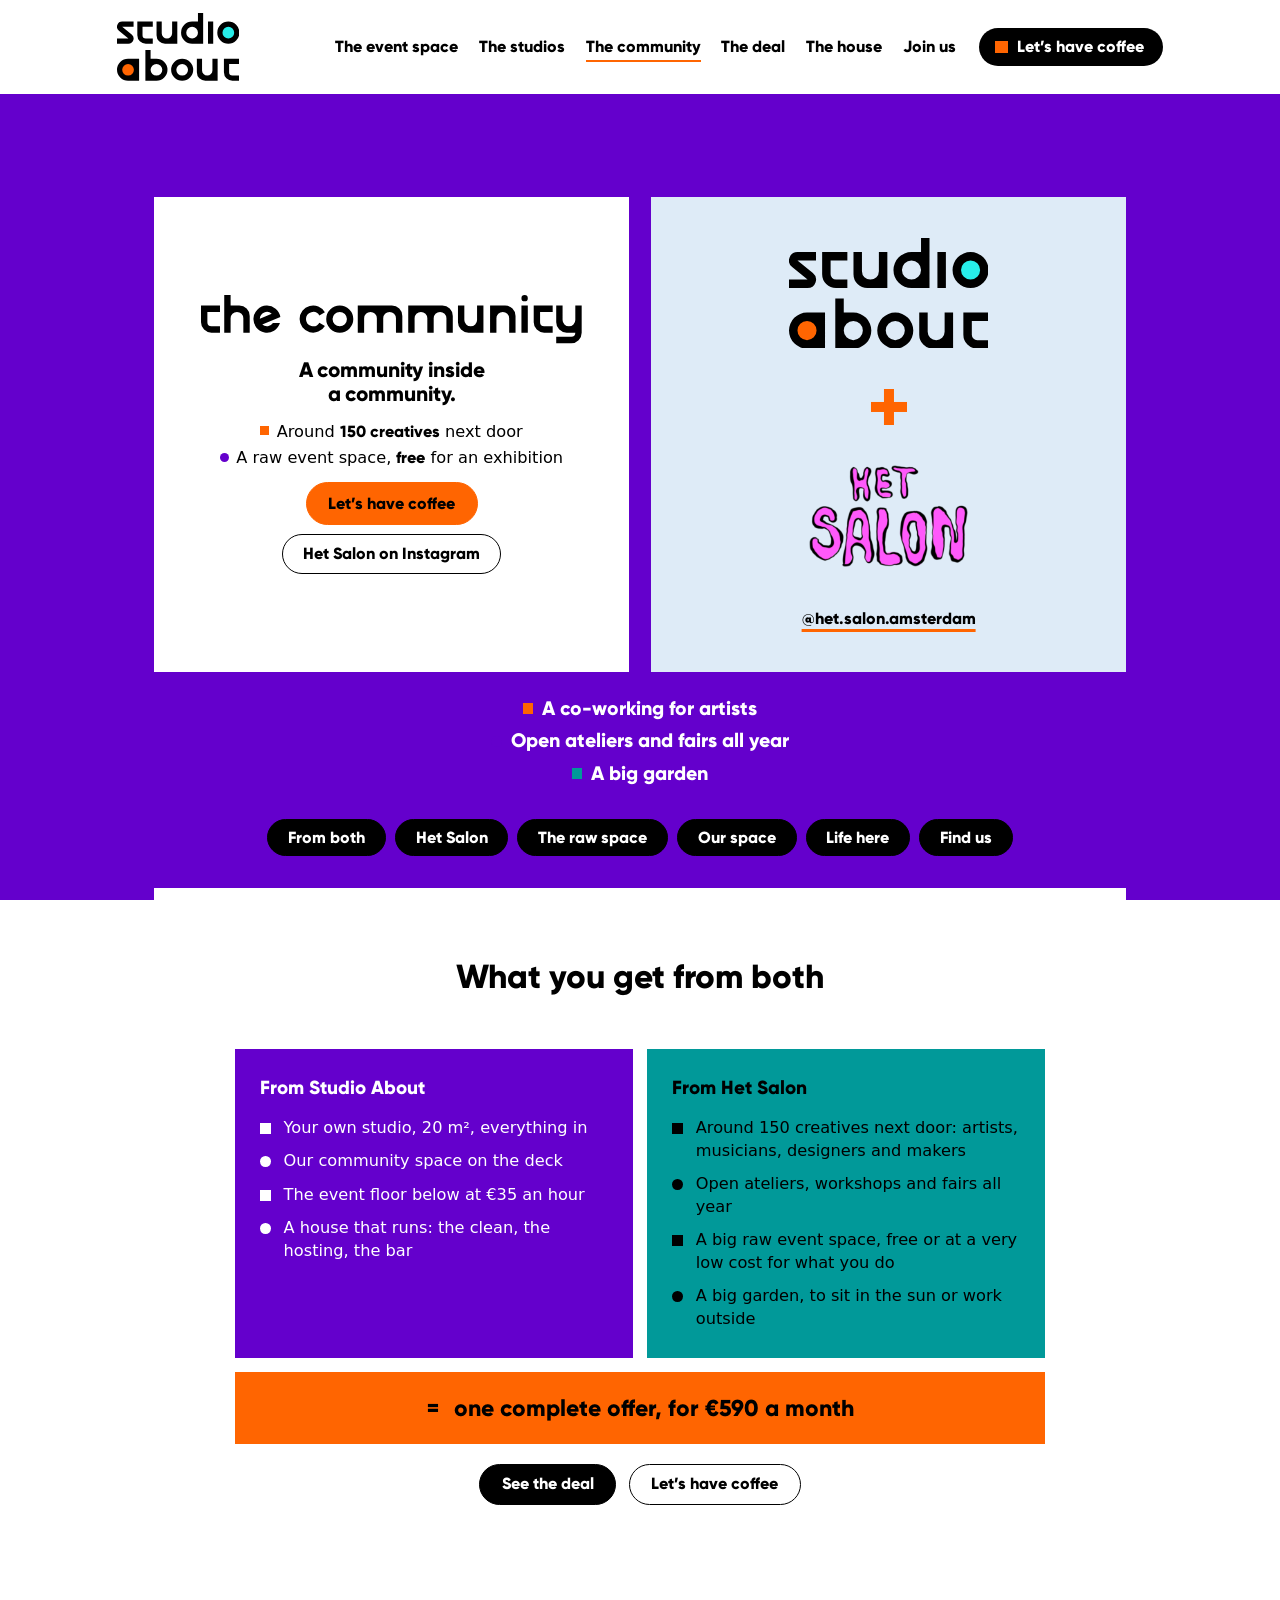
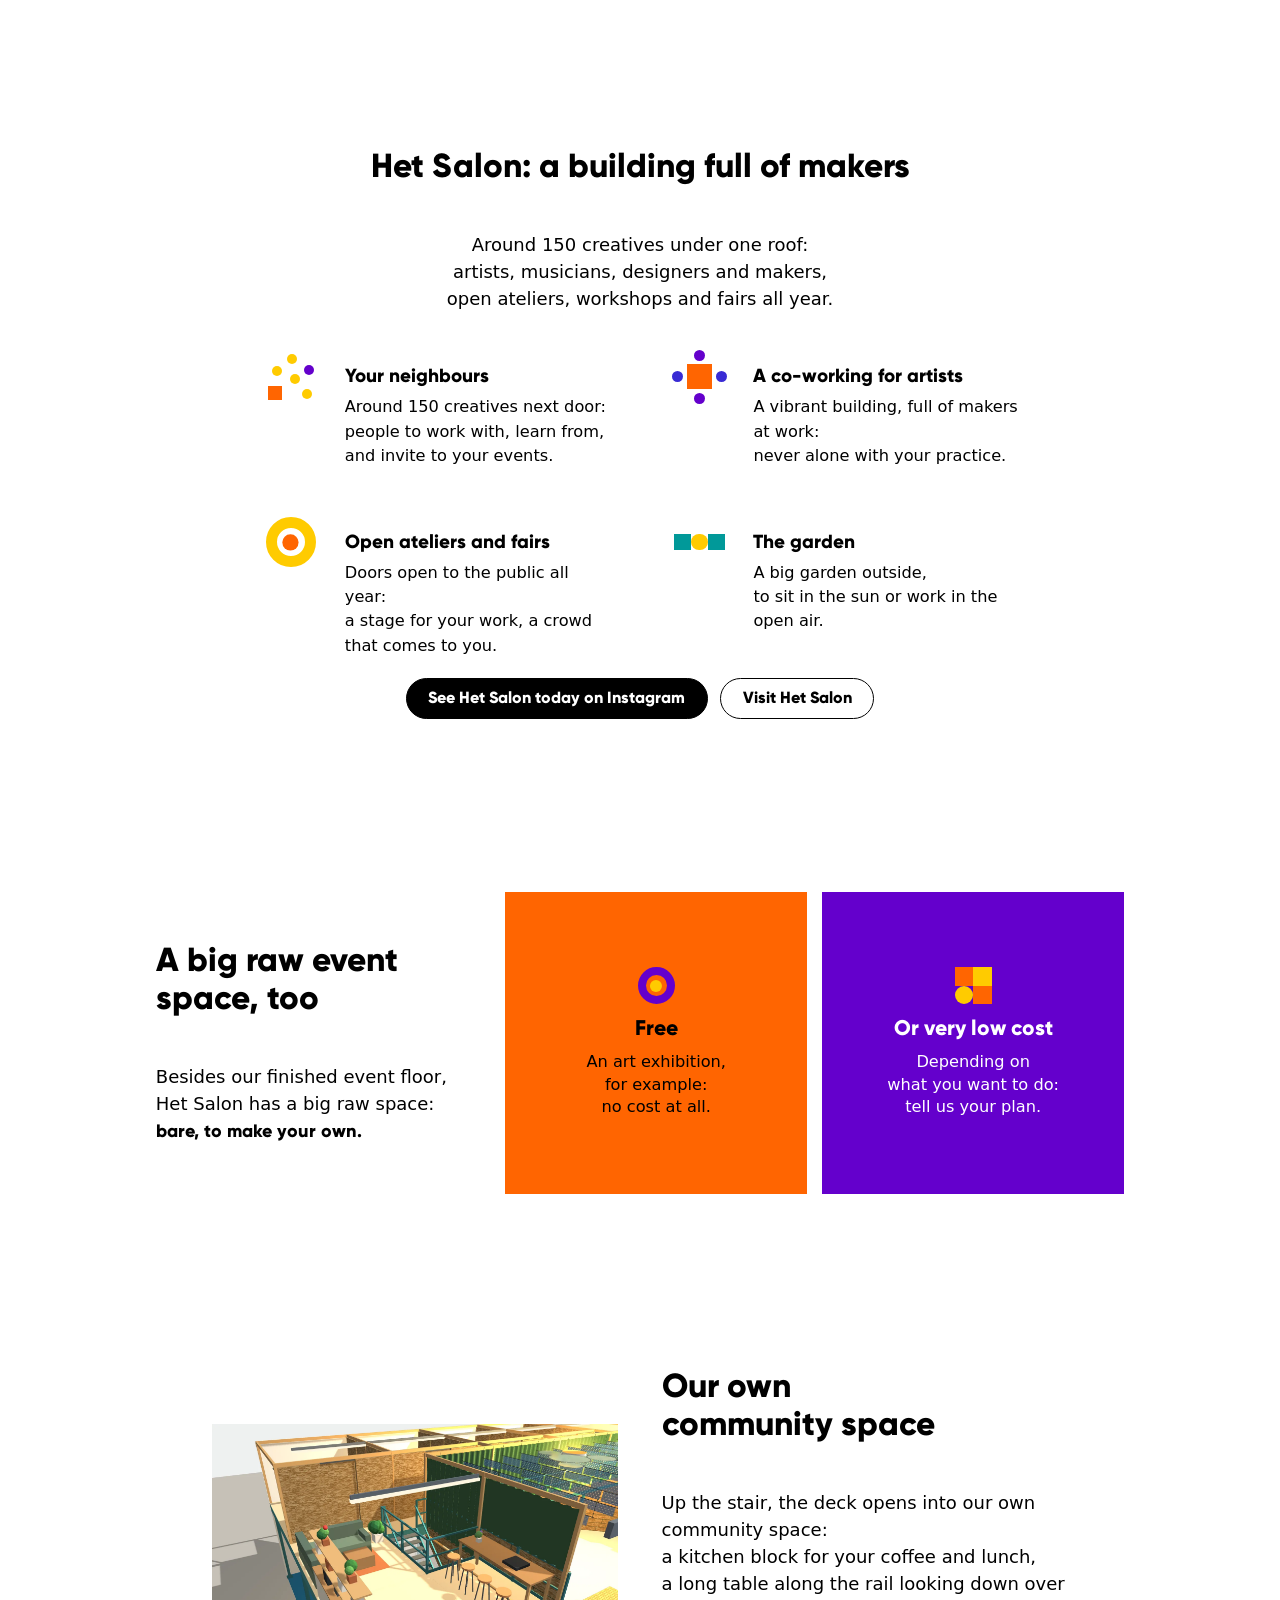
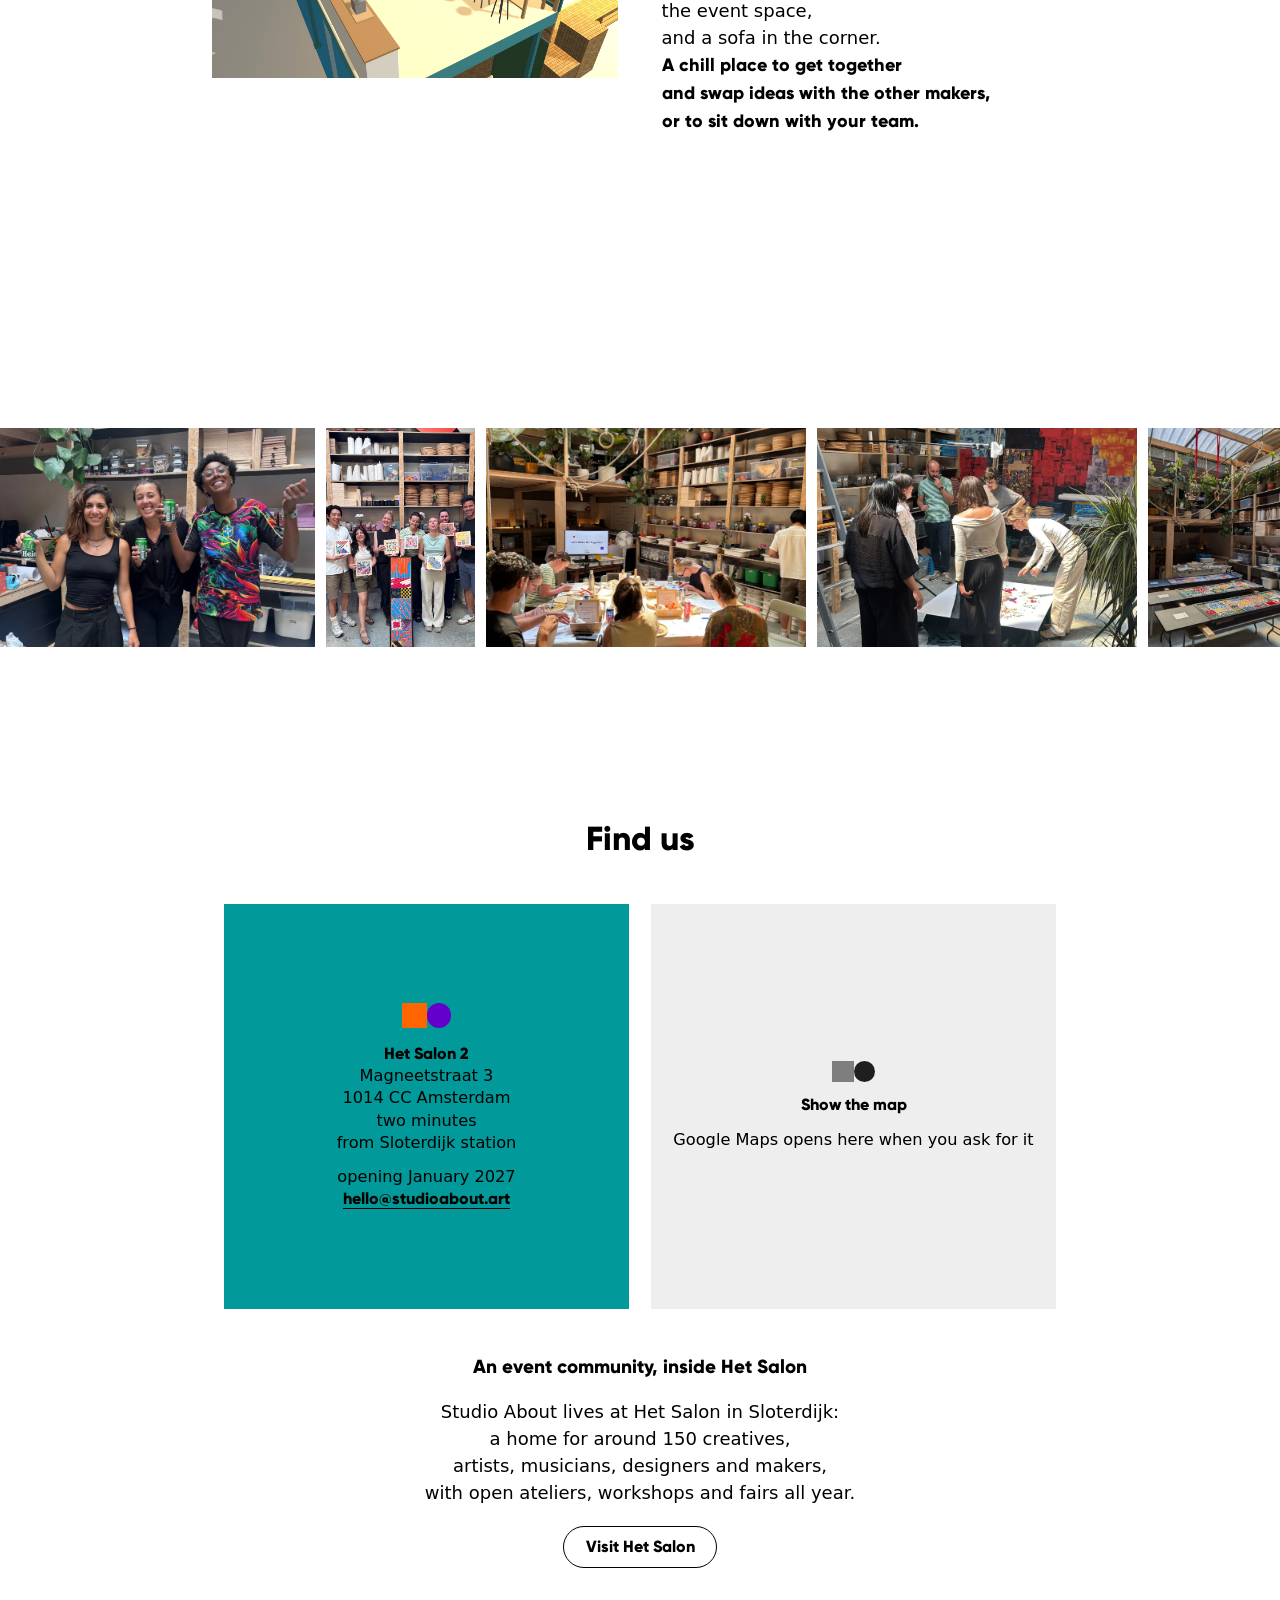
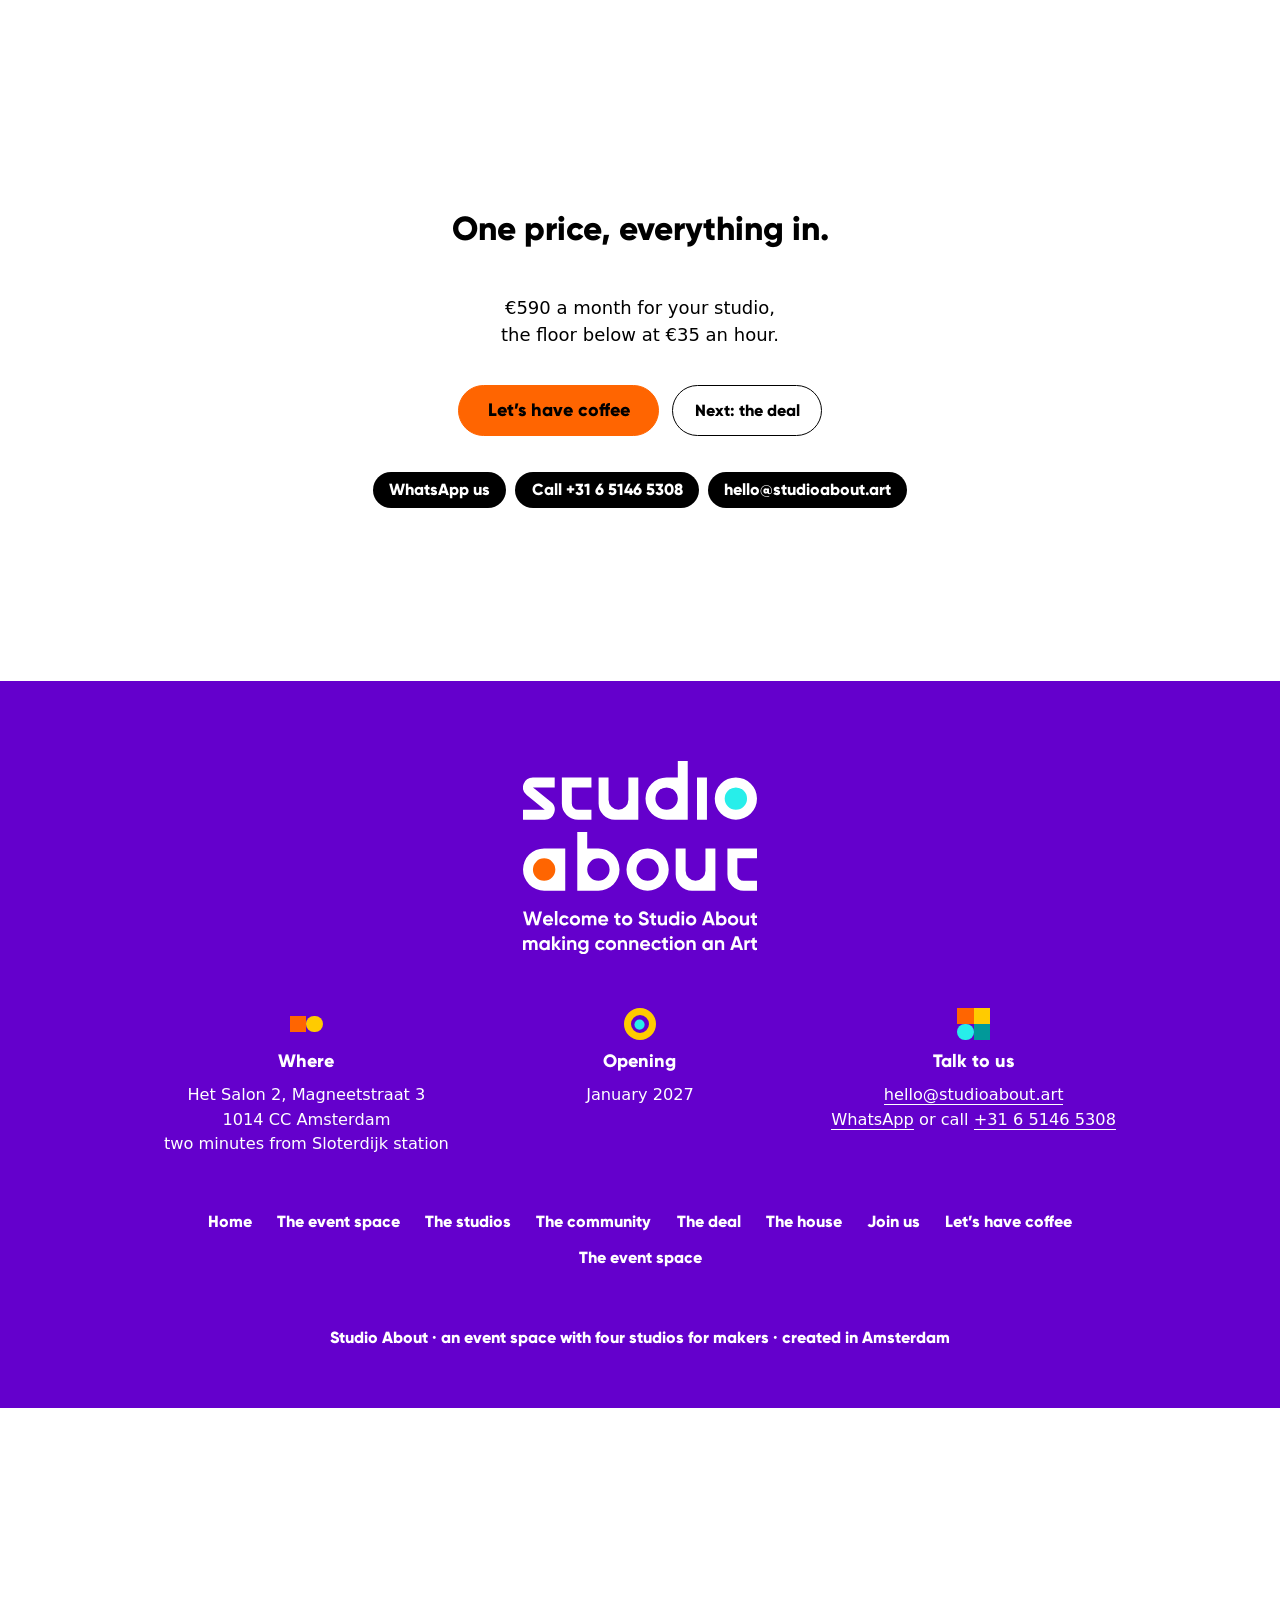
==== commit 2fd87a40: "Studio About studios: the tenant site (31 Oct 2026)" ====
--- a/community.html
+++ b/community.html
@@ -37,7 +37,7 @@
 </section>
 <nav class="sa-wnav" aria-label="On this page"><a href="#yours">From both</a><a href="#hetsalon">Het Salon</a><a href="#raw">The raw space</a><a href="#ours">Our space</a><a href="#life">Life here</a><a href="#contact">Find us</a></nav>
 <section class="sa-field" id="yours" data-c="w"><div class="sa-in">
-<h2 class="t-h2"><span class="ln"><span class="sg">What you get from both</span></span></h2><div class="sa-stack"><div style="--bg:#6400CC;--fg:#fff"><h3>From Studio&nbsp;About</h3><ul><li><i></i><span>Your own studio, 20 m², everything in</span></li><li><i></i><span>Our community space on the deck</span></li><li><i></i><span>The event floor below at €35 an hour</span></li><li><i></i><span>A house that runs: the clean, the hosting, the bar</span></li></ul></div><div style="--bg:#019999;--fg:#000"><h3>From Het&nbsp;Salon</h3><ul><li><i></i><span>Around 150 creatives next door: artists, musicians, designers and makers</span></li><li><i></i><span>Open ateliers, workshops and fairs all year</span></li><li><i></i><span>A big raw event space, free or at a very low cost for what you do</span></li><li><i></i><span>A big garden, to sit in the sun or work outside</span></li></ul></div><p class="sa-stacksum"><span class="sa-eq" aria-hidden="true">=</span> one complete offer, for €539 a month</p></div><div class="sa-btns"><a class="sa-btn" href="deal.html">See the deal</a><a class="sa-btn line" href="join.html#coffee">Let’s have coffee</a></div>
+<h2 class="t-h2"><span class="ln"><span class="sg">What you get from both</span></span></h2><div class="sa-stack"><div style="--bg:#6400CC;--fg:#fff"><h3>From Studio&nbsp;About</h3><ul><li><i></i><span>Your own studio, 20 m², everything in</span></li><li><i></i><span>Our community space on the deck</span></li><li><i></i><span>The event floor below at €35 an hour</span></li><li><i></i><span>A house that runs: the clean, the hosting, the bar</span></li></ul></div><div style="--bg:#019999;--fg:#000"><h3>From Het&nbsp;Salon</h3><ul><li><i></i><span>Around 150 creatives next door: artists, musicians, designers and makers</span></li><li><i></i><span>Open ateliers, workshops and fairs all year</span></li><li><i></i><span>A big raw event space, free or at a very low cost for what you do</span></li><li><i></i><span>A big garden, to sit in the sun or work outside</span></li></ul></div><p class="sa-stacksum"><span class="sa-eq" aria-hidden="true">=</span> one complete offer, for €590 a month</p></div><div class="sa-btns"><a class="sa-btn" href="deal.html">See the deal</a><a class="sa-btn line" href="join.html#coffee">Let’s have coffee</a></div>
 </div></section>
 <section class="sa-field" id="hetsalon" data-c="w"><div class="sa-in">
 <h2 class="t-st sa-statement"><span class="ln"><span class="sg">Het&nbsp;Salon:</span> <span class="sg">a building full of makers</span></span></h2><p class="t-p"><span class="ln"><span class="sg">Around 150 creatives under one roof:</span></span> <span class="ln"><span class="sg">artists, musicians, designers and makers,</span></span> <span class="ln"><span class="sg">open ateliers, workshops and fairs all year.</span></span></p><ul class="sa-items"><li class="hov"><span class="sa-icell"><span class="ic ic-scatter" aria-hidden="true"><i class="s" style="background:#FF6501"></i><i class="c" style="background:#FFCB00"></i><i class="c" style="background:#6400CC"></i><i class="c" style="background:#FFCB00"></i><i class="c" style="background:#FFCB00"></i><i class="c" style="background:#FFCB00"></i></span></span><div><h3 class="t-ih"><span class="ln"><span class="sg">Your neighbours</span></span></h3><p class="t-item"><span class="ln"><span class="sg">Around 150 creatives next door:</span></span> <span class="ln"><span class="sg">people to work with,</span> <span class="sg">learn from,</span> <span class="sg">and invite to your events.</span></span></p></div></li><li class="hov"><span class="sa-icell"><span class="ic ic-table" aria-hidden="true"><i class="s" style="background:#FF6501"></i><i class="c" style="background:#6400CC"></i><i class="c" style="background:#392BD4"></i><i class="c" style="background:#6400CC"></i><i class="c" style="background:#392BD4"></i></span></span><div><h3 class="t-ih"><span class="ln"><span class="sg">A co-working for artists</span></span></h3><p class="t-item"><span class="ln"><span class="sg">A vibrant building,</span> <span class="sg">full of makers at work:</span></span> <span class="ln"><span class="sg">never alone with your practice.</span></span></p></div></li><li class="hov"><span class="sa-icell"><span class="ic ic-ring" aria-hidden="true"><i class="r" style="border-color:#FFCB00"></i><i class="c" style="background:#FF6501"></i></span></span><div><h3 class="t-ih"><span class="ln"><span class="sg">Open ateliers and fairs</span></span></h3><p class="t-item"><span class="ln"><span class="sg">Doors open to the public</span> <span class="sg">all year:</span></span> <span class="ln"><span class="sg">a stage for your work,</span> <span class="sg">a crowd that comes to you.</span></span></p></div></li><li class="hov"><span class="sa-icell"><span class="ic ic-trio" aria-hidden="true"><i class="s" style="background:#019999"></i><i class="c" style="background:#FFCB00"></i><i class="s" style="background:#019999"></i></span></span><div><h3 class="t-ih"><span class="ln"><span class="sg">The garden</span></span></h3><p class="t-item"><span class="ln"><span class="sg">A big garden outside,</span></span> <span class="ln"><span class="sg">to sit in the sun</span> <span class="sg">or work in the open air.</span></span></p></div></li></ul><div class="sa-btns"><a class="sa-btn" href="https://www.instagram.com/het.salon.amsterdam/" target="_blank" rel="noopener">See Het Salon today on Instagram</a><a class="sa-btn line" href="https://www.hetsalonateliers.com" target="_blank" rel="noopener">Visit Het Salon</a></div>
@@ -57,7 +57,7 @@
     <p class="t-p"><span class="ln"><span class="sg">Studio&nbsp;About lives at Het&nbsp;Salon</span> <span class="sg">in Sloterdijk:</span></span> <span class="ln"><span class="sg">a home for around 150 creatives,</span></span> <span class="ln"><span class="sg">artists, musicians,</span> <span class="sg">designers and makers,</span></span> <span class="ln"><span class="sg">with open ateliers,</span> <span class="sg">workshops and fairs all year.</span></span></p>
     <div class="sa-btns"><a class="sa-btn line" href="https://www.hetsalonateliers.com" target="_blank" rel="noopener">Visit Het Salon</a></div></div>
 </section>
-<section class="sa-field sa-close" data-c="p"><div class="sa-in"><h2 class="t-h2"><span class="ln"><span class="sg">One price,</span> <span class="sg">everything in.</span></span></h2><p class="t-p"><span class="ln"><span class="sg">€539 a month for your studio,</span></span> <span class="ln"><span class="sg">the floor below at €35 an hour.</span></span></p><div class="sa-btns"><a class="sa-btn big" href="join.html#coffee">Let’s have coffee</a><a class="sa-btn line sa-next" href="deal.html">Next: the deal</a></div><div class="sa-routes"><a class="sa-route" href="https://wa.me/31651465308" target="_blank" rel="noopener">WhatsApp us</a><a class="sa-route" href="tel:+31651465308">Call +31&nbsp;6&nbsp;5146&nbsp;5308</a><a class="sa-route" href="mailto:hello@studioabout.art">hello@studioabout.art</a></div></div></section>
+<section class="sa-field sa-close" data-c="p"><div class="sa-in"><h2 class="t-h2"><span class="ln"><span class="sg">One price,</span> <span class="sg">everything in.</span></span></h2><p class="t-p"><span class="ln"><span class="sg">€590 a month for your studio,</span></span> <span class="ln"><span class="sg">the floor below at €35 an hour.</span></span></p><div class="sa-btns"><a class="sa-btn big" href="join.html#coffee">Let’s have coffee</a><a class="sa-btn line sa-next" href="deal.html">Next: the deal</a></div><div class="sa-routes"><a class="sa-route" href="https://wa.me/31651465308" target="_blank" rel="noopener">WhatsApp us</a><a class="sa-route" href="tel:+31651465308">Call +31&nbsp;6&nbsp;5146&nbsp;5308</a><a class="sa-route" href="mailto:hello@studioabout.art">hello@studioabout.art</a></div></div></section>
 </main>
 <footer class="sa-foot" data-c="p"><div class="sa-foot-in">
   <div class="sa-lblock" style="width:260px"><svg xmlns="http://www.w3.org/2000/svg" viewBox="0 -278 1108 614" class="lb-logo" role="img" aria-label="Studio About" style="width:100%;max-width:100%;height:auto;display:block"><path fill="#27EEEA" d="M931.5 -100A76.5 76.5 0 0 1 1008 -176.5A76.5 76.5 0 0 1 1084.5 -100A76.5 76.5 0 0 1 1008 -23.5A76.5 76.5 0 0 1 931.5 -100Z"/><path fill="#FF6501" d="M23.5 236A76.5 76.5 0 0 1 100 159.5A76.5 76.5 0 0 1 176.5 236A76.5 76.5 0 0 1 100 312.5A76.5 76.5 0 0 1 23.5 236Z"/><path fill="#FFFFFF" fill-rule="evenodd" d="M150 -200L150 -153L47 -153L132.623 -83.489A47 47 0 0 1 147.294 -31.284A47 47 0 0 1 103 0L0 0L0 -47L103 -47L17.377 -116.511A47 47 0 0 1 2.706 -168.716A47 47 0 0 1 47 -200ZM184 -200L324 -200L324 -153L231 -153L231 -77A30 30 0 0 0 261 -47L324 -47L324 0L261 0A77 77 0 0 1 184 -77ZM358 -200L405 -200L405 -94A47 47 0 0 0 452 -47A47 47 0 0 0 499 -94L499 -200L546 -200L546 0L435 0A77 77 0 0 1 358 -77ZM780 -278L733 -278L733 -200L680 -200A100 100 0 0 0 580 -100A100 100 0 0 0 680 0L780 0ZM627 -100A53 53 0 0 0 680 -47A53 53 0 0 0 733 -100A53 53 0 0 0 680 -153A53 53 0 0 0 627 -100ZM824 -200L871 -200L871 0L824 0ZM908 -100A100 100 0 0 1 1008 -200A100 100 0 0 1 1108 -100A100 100 0 0 1 1008 0A100 100 0 0 1 908 -100ZM955 -100A53 53 0 0 0 1008 -47A53 53 0 0 0 1061 -100A53 53 0 0 0 1008 -153A53 53 0 0 0 955 -100ZM200 136L100 136A100 100 0 0 0 0 236A100 100 0 0 0 100 336L200 336ZM47 236A53 53 0 0 0 100 289A53 53 0 0 0 153 236A53 53 0 0 0 100 183A53 53 0 0 0 47 236ZM257 58L304 58L304 136L357 136A100 100 0 0 1 457 236A100 100 0 0 1 357 336L257 336ZM304 236A53 53 0 0 0 357 289A53 53 0 0 0 410 236A53 53 0 0 0 357 183A53 53 0 0 0 304 236ZM490 236A100 100 0 0 1 590 136A100 100 0 0 1 690 236A100 100 0 0 1 590 336A100 100 0 0 1 490 236ZM537 236A53 53 0 0 0 590 289A53 53 0 0 0 643 236A53 53 0 0 0 590 183A53 53 0 0 0 537 236ZM723 136L770 136L770 242A47 47 0 0 0 817 289A47 47 0 0 0 864 242L864 136L911 136L911 336L800 336A77 77 0 0 1 723 259ZM968 136L1108 136L1108 183L1015 183L1015 259A30 30 0 0 0 1045 289L1108 289L1108 336L1045 336A77 77 0 0 1 968 259Z"/></svg><svg xmlns="http://www.w3.org/2000/svg" viewBox="0 -146 2385.2 440.948" class="lb-tag" aria-hidden="true" focusable="false" style="width:100%;max-width:100%;height:auto;display:block"><path fill="#FFFFFF" d="M70.6 0L96.8 -92.4L123.2 0L154.6 0L193.8 -140L164.8 -140L138 -36.2L108.6 -140L85 -140L55.8 -36.2L29 -140L0 -140L39.2 0ZM305.8 -39.4C306.4 -43.2 306.8 -46.6 306.8 -50C306.8 -65 302 -77.4 292.4 -87.6C283 -97.8 270.8 -102.8 256.2 -102.8C240.8 -102.8 228 -97.8 218.2 -87.6C208.4 -77.6 203.4 -65 203.4 -50C203.4 -34.8 208.4 -22.2 218.4 -12.2C228.4 -2.2 241.6 2.8 258.2 2.8C277.4 2.8 292 -4.4 301.8 -18.6L281 -30.6C276 -24 268.4 -20.6 258.6 -20.6C243.2 -20.6 233.8 -26.8 230.4 -39.4ZM230 -59.4C233 -72.2 242.4 -79.6 256.2 -79.6C268 -79.6 278 -73 281 -59.4ZM350.6 0L350.6 -146L324.8 -146L324.8 0ZM421.8 2.8C441.2 2.8 458.2 -7.4 467 -23.2L444.6 -36C440.6 -27.8 432 -22.8 421.6 -22.8C413.8 -22.8 407.4 -25.4 402.4 -30.4C397.4 -35.6 394.8 -42.2 394.8 -50C394.8 -66 406.2 -77.4 421.6 -77.4C431.8 -77.4 440.4 -72.2 444.4 -64L466.6 -77C458.4 -92.8 441.2 -102.8 421.8 -102.8C406.8 -102.8 394.2 -97.8 384 -87.6C374 -77.4 369 -65 369 -50C369 -35 374 -22.6 384 -12.4C394.2 -2.2 406.8 2.8 421.8 2.8ZM566.6 -12.4C576.8 -22.6 582 -35.2 582 -50C582 -64.8 576.8 -77.2 566.6 -87.4C556.4 -97.6 543.8 -102.8 529 -102.8C514.2 -102.8 501.6 -97.6 491.4 -87.4C481.2 -77.2 476.2 -64.8 476.2 -50C476.2 -35.2 481.2 -22.6 491.4 -12.4C501.6 -2.2 514.2 2.8 529 2.8C543.8 2.8 556.4 -2.2 566.6 -12.4ZM509.6 -30.2C504.6 -35.4 502 -42 502 -50C502 -58 504.6 -64.6 509.6 -69.8C514.8 -75 521.2 -77.6 529 -77.6C536.8 -77.6 543.2 -75 548.4 -69.8C553.6 -64.6 556.2 -58 556.2 -50C556.2 -42 553.6 -35.4 548.4 -30.2C543.2 -25 536.8 -22.4 529 -22.4C521.2 -22.4 514.8 -25 509.6 -30.2ZM710.8 -102.8C697.6 -102.8 687.6 -98 681 -88.4C675.2 -98 666 -102.8 653.8 -102.8C641.2 -102.8 632 -98.4 626 -89.4L626 -100L600.2 -100L600.2 0L626 0L626 -56.2C626 -70.8 633.4 -78.8 644.8 -78.8C655.4 -78.8 661.6 -71.8 661.6 -59.8L661.6 0L687.4 0L687.4 -56.2C687.4 -70.8 694.2 -78.8 706 -78.8C716.6 -78.8 722.8 -71.8 722.8 -59.8L722.8 0L748.6 0L748.6 -61.6C748.6 -86.6 733.8 -102.8 710.8 -102.8ZM867.8 -39.4C868.4 -43.2 868.8 -46.6 868.8 -50C868.8 -65 864 -77.4 854.4 -87.6C845 -97.8 832.8 -102.8 818.2 -102.8C802.8 -102.8 790 -97.8 780.2 -87.6C770.4 -77.6 765.4 -65 765.4 -50C765.4 -34.8 770.4 -22.2 780.4 -12.2C790.4 -2.2 803.6 2.8 820.2 2.8C839.4 2.8 854 -4.4 863.8 -18.6L843 -30.6C838 -24 830.4 -20.6 820.6 -20.6C805.2 -20.6 795.8 -26.8 792.4 -39.4ZM792 -59.4C795 -72.2 804.4 -79.6 818.2 -79.6C830 -79.6 840 -73 843 -59.4ZM994 -100L971.4 -100L971.4 -128L945.6 -120.2L945.6 -100L928.2 -100L928.2 -75.2L945.6 -75.2L945.6 -33.6C945.6 -6.2 958.6 4 994 0L994 -23.4C979.2 -22.6 971.4 -22.8 971.4 -33.6L971.4 -75.2L994 -75.2ZM1099 -12.4C1109.2 -22.6 1114.4 -35.2 1114.4 -50C1114.4 -64.8 1109.2 -77.2 1099 -87.4C1088.8 -97.6 1076.2 -102.8 1061.4 -102.8C1046.6 -102.8 1034 -97.6 1023.8 -87.4C1013.6 -77.2 1008.6 -64.8 1008.6 -50C1008.6 -35.2 1013.6 -22.6 1023.8 -12.4C1034 -2.2 1046.6 2.8 1061.4 2.8C1076.2 2.8 1088.8 -2.2 1099 -12.4ZM1042 -30.2C1037 -35.4 1034.4 -42 1034.4 -50C1034.4 -58 1037 -64.6 1042 -69.8C1047.2 -75 1053.6 -77.6 1061.4 -77.6C1069.2 -77.6 1075.6 -75 1080.8 -69.8C1086 -64.6 1088.6 -58 1088.6 -50C1088.6 -42 1086 -35.4 1080.8 -30.2C1075.6 -25 1069.2 -22.4 1061.4 -22.4C1053.6 -22.4 1047.2 -25 1042 -30.2ZM1231.6 2.8C1246.6 2.8 1258.8 -1 1268.2 -8.6C1277.6 -16.2 1282.4 -26.4 1282.4 -39.4C1282.4 -47.4 1280.2 -54.4 1277.2 -59.2C1274.6 -64 1268.2 -69 1264 -71.6C1262 -73 1259 -74.4 1255.2 -75.8C1251.4 -77.4 1248.4 -78.6 1246.2 -79.2L1236.6 -82.4C1226.2 -85.6 1219.2 -88.6 1215.4 -91.2C1211.8 -94 1210 -97.6 1210 -102C1210 -110.2 1217 -116 1228.4 -116C1240.6 -116 1249.6 -110 1255.2 -98L1278.4 -111.4C1268.8 -131.2 1251 -142.8 1228.4 -142.8C1215.8 -142.8 1204.8 -139 1195.8 -131.4C1186.8 -124 1182.4 -113.8 1182.4 -101.2C1182.4 -88.4 1187 -78.8 1195.6 -72.4C1204.4 -66.2 1212 -63.2 1224.6 -59.4C1236 -56.2 1243.8 -53.2 1248.2 -50.4C1252.6 -47.8 1254.8 -44 1254.8 -39C1254.8 -30.4 1247.8 -24.2 1232.4 -24.2C1216.4 -24.2 1205.6 -31.4 1200.2 -45.6L1176.6 -31.8C1184.4 -10.4 1203.8 2.8 1231.6 2.8ZM1356.4 -100L1333.8 -100L1333.8 -128L1308 -120.2L1308 -100L1290.6 -100L1290.6 -75.2L1308 -75.2L1308 -33.6C1308 -6.2 1321 4 1356.4 0L1356.4 -23.4C1341.6 -22.6 1333.8 -22.8 1333.8 -33.6L1333.8 -75.2L1356.4 -75.2ZM1442.2 -46C1442.2 -29.4 1433.6 -21.2 1420.2 -21.2C1408.2 -21.2 1400.4 -28.4 1400.4 -41.8L1400.4 -100L1374.6 -100L1374.6 -38.6C1374.6 -25.6 1378.2 -15.6 1385.2 -8.2C1392.4 -0.8 1401.4 2.8 1412.4 2.8C1426 2.8 1436 -1.8 1442.2 -11.2L1442.2 0L1468 0L1468 -100L1442.2 -100ZM1567.4 -88.2C1559.8 -98 1549 -102.8 1535 -102.8C1521.6 -102.8 1510 -97.6 1500.4 -87.4C1491 -77.2 1486.2 -64.8 1486.2 -50C1486.2 -35.2 1491 -22.6 1500.4 -12.4C1510 -2.2 1521.6 2.8 1535 2.8C1549 2.8 1559.8 -2 1567.4 -11.8L1567.4 0L1593.2 0L1593.2 -140L1567.4 -140ZM1519.8 -29.6C1514.6 -35 1512 -41.8 1512 -50C1512 -58.2 1514.6 -65 1519.8 -70.2C1525.2 -75.6 1531.8 -78.2 1539.8 -78.2C1547.8 -78.2 1554.4 -75.6 1559.6 -70.2C1564.8 -65 1567.4 -58.2 1567.4 -50C1567.4 -41.8 1564.8 -35 1559.6 -29.6C1554.4 -24.4 1547.8 -21.8 1539.8 -21.8C1531.8 -21.8 1525.2 -24.4 1519.8 -29.6ZM1629.6 -112C1638.4 -112 1645.6 -119.2 1645.6 -127.8C1645.6 -136.4 1638.4 -143.8 1629.6 -143.8C1621 -143.8 1613.8 -136.4 1613.8 -127.8C1613.8 -119.2 1621 -112 1629.6 -112ZM1642.6 0L1642.6 -100L1616.8 -100L1616.8 0ZM1751.4 -12.4C1761.6 -22.6 1766.8 -35.2 1766.8 -50C1766.8 -64.8 1761.6 -77.2 1751.4 -87.4C1741.2 -97.6 1728.6 -102.8 1713.8 -102.8C1699 -102.8 1686.4 -97.6 1676.2 -87.4C1666 -77.2 1661 -64.8 1661 -50C1661 -35.2 1666 -22.6 1676.2 -12.4C1686.4 -2.2 1699 2.8 1713.8 2.8C1728.6 2.8 1741.2 -2.2 1751.4 -12.4ZM1694.4 -30.2C1689.4 -35.4 1686.8 -42 1686.8 -50C1686.8 -58 1689.4 -64.6 1694.4 -69.8C1699.6 -75 1706 -77.6 1713.8 -77.6C1721.6 -77.6 1728 -75 1733.2 -69.8C1738.4 -64.6 1741 -58 1741 -50C1741 -42 1738.4 -35.4 1733.2 -30.2C1728 -25 1721.6 -22.4 1713.8 -22.4C1706 -22.4 1699.6 -25 1694.4 -30.2ZM1956.2 0L1907 -140L1872.8 -140L1823.8 0L1853.6 0L1862 -25.2L1917.8 -25.2L1926.2 0ZM1890 -108.2L1909.2 -51L1870.8 -51ZM2026.8 -102.8C2012.8 -102.8 2002 -98 1994.4 -88.2L1994.4 -140L1968.6 -140L1968.6 0L1994.4 0L1994.4 -11.8C2002 -2 2012.8 2.8 2026.8 2.8C2040.2 2.8 2051.8 -2.2 2061.2 -12.4C2070.8 -22.6 2075.6 -35.2 2075.6 -50C2075.6 -64.8 2070.8 -77.2 2061.2 -87.4C2051.8 -97.6 2040.2 -102.8 2026.8 -102.8ZM2002.2 -29.6C1997 -35 1994.4 -41.8 1994.4 -50C1994.4 -58.2 1997 -65 2002.2 -70.2C2007.4 -75.6 2014 -78.2 2022 -78.2C2030 -78.2 2036.6 -75.6 2041.8 -70.2C2047.2 -65 2049.8 -58.2 2049.8 -50C2049.8 -41.8 2047.2 -35 2041.8 -29.6C2036.6 -24.4 2030 -21.8 2022 -21.8C2014 -21.8 2007.4 -24.4 2002.2 -29.6ZM2179 -12.4C2189.2 -22.6 2194.4 -35.2 2194.4 -50C2194.4 -64.8 2189.2 -77.2 2179 -87.4C2168.8 -97.6 2156.2 -102.8 2141.4 -102.8C2126.6 -102.8 2114 -97.6 2103.8 -87.4C2093.6 -77.2 2088.6 -64.8 2088.6 -50C2088.6 -35.2 2093.6 -22.6 2103.8 -12.4C2114 -2.2 2126.6 2.8 2141.4 2.8C2156.2 2.8 2168.8 -2.2 2179 -12.4ZM2122 -30.2C2117 -35.4 2114.4 -42 2114.4 -50C2114.4 -58 2117 -64.6 2122 -69.8C2127.2 -75 2133.6 -77.6 2141.4 -77.6C2149.2 -77.6 2155.6 -75 2160.8 -69.8C2166 -64.6 2168.6 -58 2168.6 -50C2168.6 -42 2166 -35.4 2160.8 -30.2C2155.6 -25 2149.2 -22.4 2141.4 -22.4C2133.6 -22.4 2127.2 -25 2122 -30.2ZM2278.6 -46C2278.6 -29.4 2270 -21.2 2256.6 -21.2C2244.6 -21.2 2236.8 -28.4 2236.8 -41.8L2236.8 -100L2211 -100L2211 -38.6C2211 -25.6 2214.6 -15.6 2221.6 -8.2C2228.8 -0.8 2237.8 2.8 2248.8 2.8C2262.4 2.8 2272.4 -1.8 2278.6 -11.2L2278.6 0L2304.4 0L2304.4 -100L2278.6 -100ZM2385.2 -100L2362.6 -100L2362.6 -128L2336.8 -120.2L2336.8 -100L2319.4 -100L2319.4 -75.2L2336.8 -75.2L2336.8 -33.6C2336.8 -6.2 2349.8 4 2385.2 0L2385.2 -23.4C2370.4 -22.6 2362.6 -22.8 2362.6 -33.6L2362.6 -75.2L2385.2 -75.2ZM110.656 149.275C97.449 149.275 87.444 154.078 80.841 163.682C75.038 154.078 65.833 149.275 53.627 149.275C41.021 149.275 31.816 153.677 25.813 162.682L25.813 152.077L0 152.077L0 252.127L25.813 252.127L25.813 195.899C25.813 181.291 33.217 173.287 44.622 173.287C55.228 173.287 61.431 180.291 61.431 192.297L61.431 252.127L87.244 252.127L87.244 195.899C87.244 181.291 94.047 173.287 105.853 173.287C116.459 173.287 122.662 180.291 122.662 192.297L122.662 252.127L148.475 252.127L148.475 190.496C148.475 165.483 133.667 149.275 110.656 149.275ZM246.524 163.882C238.72 154.078 227.915 149.275 213.908 149.275C200.501 149.275 189.095 154.478 179.49 164.683C170.086 174.888 165.283 187.294 165.283 202.102C165.283 216.909 170.086 229.515 179.49 239.721C189.095 249.926 200.501 254.928 213.908 254.928C227.915 254.928 238.72 250.126 246.524 240.321L246.524 252.127L272.337 252.127L272.337 152.077L246.524 152.077ZM198.9 222.512C193.697 217.109 191.096 210.306 191.096 202.102C191.096 193.898 193.697 187.094 198.9 181.892C204.103 176.489 210.706 173.887 218.71 173.887C226.714 173.887 233.317 176.489 238.52 181.892C243.923 187.094 246.524 193.898 246.524 202.102C246.524 210.306 243.923 217.109 238.52 222.512C233.317 227.715 226.714 230.316 218.71 230.316C210.706 230.316 204.103 227.715 198.9 222.512ZM346.574 201.501L386.795 152.077L355.979 152.077L321.562 196.099L321.562 112.056L295.749 112.056L295.749 252.127L321.562 252.127L321.562 206.704L357.98 252.127L387.995 252.127ZM413.608 140.07C422.413 140.07 429.616 132.867 429.616 124.263C429.616 115.658 422.413 108.254 413.608 108.254C405.004 108.254 397.8 115.658 397.8 124.263C397.8 132.867 405.004 140.07 413.608 140.07ZM426.615 252.127L426.615 152.077L400.802 152.077L400.802 252.127ZM505.854 149.275C492.248 149.275 482.243 153.877 476.039 163.282L476.039 152.077L450.227 152.077L450.227 252.127L476.039 252.127L476.039 198.1C476.039 181.491 484.644 173.287 498.051 173.287C510.057 173.287 517.861 180.491 517.861 193.898L517.861 252.127L543.674 252.127L543.674 190.696C543.674 177.689 540.072 167.684 532.868 160.281C525.865 152.877 516.86 149.275 505.854 149.275ZM642.323 164.483C634.719 154.278 624.114 149.275 610.307 149.275C596.3 149.275 584.494 154.278 574.889 164.283C565.284 174.288 560.482 186.294 560.482 200.501C560.482 214.708 565.284 226.914 574.689 236.919C584.294 246.724 596.1 251.727 610.307 251.727C624.114 251.727 634.719 246.724 642.323 236.519L642.323 247.324C642.323 263.132 632.318 271.937 616.11 271.937C603.704 271.937 594.899 267.334 589.897 257.93L567.886 270.536C576.69 286.544 593.699 294.948 615.31 294.948C629.717 294.948 641.923 290.946 652.128 282.742C662.333 274.538 667.536 262.732 667.536 247.324L667.536 152.077L642.323 152.077ZM642.323 200.501C642.323 216.509 630.517 227.915 614.309 227.915C598.101 227.915 586.295 216.509 586.295 200.501C586.295 192.697 588.896 186.094 594.099 181.091C599.502 175.888 606.105 173.287 614.309 173.287C622.513 173.287 629.117 175.888 634.319 181.091C639.722 186.094 642.323 192.697 642.323 200.501ZM788.597 254.928C808.007 254.928 825.015 244.723 833.819 228.915L811.408 216.109C807.406 224.313 798.802 229.315 788.397 229.315C780.593 229.315 774.189 226.714 769.187 221.712C764.184 216.509 761.583 209.906 761.583 202.102C761.583 186.094 772.989 174.688 788.397 174.688C798.602 174.688 807.206 179.891 811.208 188.095L833.419 175.088C825.215 159.28 808.007 149.275 788.597 149.275C773.589 149.275 760.983 154.278 750.778 164.483C740.773 174.688 735.77 187.094 735.77 202.102C735.77 217.109 740.773 229.515 750.778 239.721C760.983 249.926 773.589 254.928 788.597 254.928ZM933.47 239.721C943.675 229.515 948.877 216.909 948.877 202.102C948.877 187.294 943.675 174.888 933.47 164.683C923.264 154.478 910.658 149.275 895.851 149.275C881.043 149.275 868.437 154.478 858.232 164.683C848.027 174.888 843.024 187.294 843.024 202.102C843.024 216.909 848.027 229.515 858.232 239.721C868.437 249.926 881.043 254.928 895.851 254.928C910.658 254.928 923.264 249.926 933.47 239.721ZM876.441 221.912C871.438 216.709 868.837 210.106 868.837 202.102C868.837 194.098 871.438 187.494 876.441 182.292C881.644 177.089 888.047 174.488 895.851 174.488C903.655 174.488 910.058 177.089 915.26 182.292C920.463 187.494 923.064 194.098 923.064 202.102C923.064 210.106 920.463 216.709 915.26 221.912C910.058 227.114 903.655 229.716 895.851 229.716C888.047 229.716 881.644 227.114 876.441 221.912ZM1022.715 149.275C1009.108 149.275 999.103 153.877 992.9 163.282L992.9 152.077L967.087 152.077L967.087 252.127L992.9 252.127L992.9 198.1C992.9 181.491 1001.504 173.287 1014.911 173.287C1026.917 173.287 1034.721 180.491 1034.721 193.898L1034.721 252.127L1060.534 252.127L1060.534 190.696C1060.534 177.689 1056.932 167.684 1049.728 160.281C1042.725 152.877 1033.72 149.275 1022.715 149.275ZM1138.173 149.275C1124.566 149.275 1114.561 153.877 1108.358 163.282L1108.358 152.077L1082.545 152.077L1082.545 252.127L1108.358 252.127L1108.358 198.1C1108.358 181.491 1116.962 173.287 1130.369 173.287C1142.375 173.287 1150.179 180.491 1150.179 193.898L1150.179 252.127L1175.992 252.127L1175.992 190.696C1175.992 177.689 1172.39 167.684 1165.186 160.281C1158.183 152.877 1149.178 149.275 1138.173 149.275ZM1295.252 212.707C1295.852 208.905 1296.252 205.503 1296.252 202.102C1296.252 187.094 1291.45 174.688 1281.845 164.483C1272.44 154.278 1260.234 149.275 1245.627 149.275C1230.219 149.275 1217.412 154.278 1207.608 164.483C1197.803 174.488 1192.8 187.094 1192.8 202.102C1192.8 217.309 1197.803 229.916 1207.808 239.921C1217.813 249.926 1231.019 254.928 1247.628 254.928C1266.837 254.928 1281.445 247.725 1291.25 233.517L1270.439 221.511C1265.437 228.115 1257.833 231.516 1248.028 231.516C1232.62 231.516 1223.215 225.313 1219.814 212.707ZM1219.413 192.697C1222.415 179.891 1231.82 172.487 1245.627 172.487C1257.433 172.487 1267.438 179.09 1270.439 192.697ZM1361.885 254.928C1381.295 254.928 1398.303 244.723 1407.108 228.915L1384.697 216.109C1380.695 224.313 1372.09 229.315 1361.685 229.315C1353.881 229.315 1347.478 226.714 1342.475 221.712C1337.473 216.509 1334.872 209.906 1334.872 202.102C1334.872 186.094 1346.277 174.688 1361.685 174.688C1371.89 174.688 1380.495 179.891 1384.497 188.095L1406.708 175.088C1398.504 159.28 1381.295 149.275 1361.885 149.275C1346.878 149.275 1334.271 154.278 1324.066 164.483C1314.061 174.688 1309.059 187.094 1309.059 202.102C1309.059 217.109 1314.061 229.515 1324.066 239.721C1334.271 249.926 1346.878 254.928 1361.885 254.928ZM1478.744 152.077L1456.133 152.077L1456.133 124.062L1430.32 131.866L1430.32 152.077L1412.911 152.077L1412.911 176.889L1430.32 176.889L1430.32 218.51C1430.32 245.924 1443.326 256.129 1478.744 252.127L1478.744 228.715C1463.937 229.515 1456.133 229.315 1456.133 218.51L1456.133 176.889L1478.744 176.889ZM1511.36 140.07C1520.165 140.07 1527.368 132.867 1527.368 124.263C1527.368 115.658 1520.165 108.254 1511.36 108.254C1502.756 108.254 1495.552 115.658 1495.552 124.263C1495.552 132.867 1502.756 140.07 1511.36 140.07ZM1524.367 252.127L1524.367 152.077L1498.554 152.077L1498.554 252.127ZM1633.222 239.721C1643.427 229.515 1648.629 216.909 1648.629 202.102C1648.629 187.294 1643.427 174.888 1633.222 164.683C1623.017 154.478 1610.41 149.275 1595.603 149.275C1580.795 149.275 1568.189 154.478 1557.984 164.683C1547.779 174.888 1542.776 187.294 1542.776 202.102C1542.776 216.909 1547.779 229.515 1557.984 239.721C1568.189 249.926 1580.795 254.928 1595.603 254.928C1610.41 254.928 1623.017 249.926 1633.222 239.721ZM1576.193 221.912C1571.19 216.709 1568.589 210.106 1568.589 202.102C1568.589 194.098 1571.19 187.494 1576.193 182.292C1581.396 177.089 1587.799 174.488 1595.603 174.488C1603.407 174.488 1609.81 177.089 1615.013 182.292C1620.215 187.494 1622.816 194.098 1622.816 202.102C1622.816 210.106 1620.215 216.709 1615.013 221.912C1609.81 227.114 1603.407 229.716 1595.603 229.716C1587.799 229.716 1581.396 227.114 1576.193 221.912ZM1722.467 149.275C1708.86 149.275 1698.855 153.877 1692.652 163.282L1692.652 152.077L1666.839 152.077L1666.839 252.127L1692.652 252.127L1692.652 198.1C1692.652 181.491 1701.256 173.287 1714.663 173.287C1726.669 173.287 1734.473 180.491 1734.473 193.898L1734.473 252.127L1760.286 252.127L1760.286 190.696C1760.286 177.689 1756.684 167.684 1749.48 160.281C1742.477 152.877 1733.472 149.275 1722.467 149.275ZM1908.36 163.882C1900.556 154.078 1889.751 149.275 1875.744 149.275C1862.337 149.275 1850.931 154.478 1841.326 164.683C1831.922 174.888 1827.119 187.294 1827.119 202.102C1827.119 216.909 1831.922 229.515 1841.326 239.721C1850.931 249.926 1862.337 254.928 1875.744 254.928C1889.751 254.928 1900.556 250.126 1908.36 240.321L1908.36 252.127L1934.173 252.127L1934.173 152.077L1908.36 152.077ZM1860.736 222.512C1855.534 217.109 1852.932 210.306 1852.932 202.102C1852.932 193.898 1855.534 187.094 1860.736 181.892C1865.939 176.489 1872.542 173.887 1880.546 173.887C1888.55 173.887 1895.153 176.489 1900.356 181.892C1905.759 187.094 1908.36 193.898 1908.36 202.102C1908.36 210.306 1905.759 217.109 1900.356 222.512C1895.153 227.715 1888.55 230.316 1880.546 230.316C1872.542 230.316 1865.939 227.715 1860.736 222.512ZM2013.213 149.275C1999.606 149.275 1989.601 153.877 1983.398 163.282L1983.398 152.077L1957.585 152.077L1957.585 252.127L1983.398 252.127L1983.398 198.1C1983.398 181.491 1992.002 173.287 2005.409 173.287C2017.415 173.287 2025.219 180.491 2025.219 193.898L2025.219 252.127L2051.032 252.127L2051.032 190.696C2051.032 177.689 2047.43 167.684 2040.226 160.281C2033.223 152.877 2024.218 149.275 2013.213 149.275ZM2244.329 252.127L2195.104 112.056L2160.887 112.056L2111.862 252.127L2141.677 252.127L2150.082 226.914L2205.91 226.914L2214.314 252.127ZM2178.096 143.872L2197.305 201.101L2158.886 201.101ZM2282.548 152.077L2256.735 152.077L2256.735 252.127L2282.548 252.127L2282.548 204.303C2282.548 194.698 2285.55 187.895 2291.753 183.692C2297.956 179.49 2305.16 177.889 2312.964 178.89L2312.964 150.076C2299.357 150.076 2287.351 156.479 2282.548 169.285ZM2385.2 152.077L2362.589 152.077L2362.589 124.062L2336.776 131.866L2336.776 152.077L2319.367 152.077L2319.367 176.889L2336.776 176.889L2336.776 218.51C2336.776 245.924 2349.782 256.129 2385.2 252.127L2385.2 228.715C2370.393 229.515 2362.589 229.315 2362.589 218.51L2362.589 176.889L2385.2 176.889Z"/></svg></div>
--- a/sa-plus.css
+++ b/sa-plus.css
@@ -91,6 +91,13 @@
 .sa-sumin .r-total{display:flex;justify-content:space-between;align-items:baseline;gap:12px;padding:14px 0 6px;border-top:2px solid #000;font-weight:800;font-size:22px}
 .sa-sumin .r-sub{display:flex;justify-content:space-between;gap:12px;font-size:var(--small);padding:3px 0}
 .sa-sumin .r-note,.sa-sumin .r-empty{font-size:var(--small);line-height:1.45;margin-top:12px}
+/* the empty calculator (Helena, 29 Oct 2026): the four questions, ticked as they are answered */
+.sa-sumin .r-todo{list-style:none;margin:14px 0 0;padding:0}
+.sa-sumin .r-todo li{display:flex;align-items:center;gap:12px;padding:10px 0;border-top:1px solid rgba(0,0,0,.14);font-size:var(--small);line-height:1.35}
+.sa-sumin .r-todo li span{flex:none;display:grid;place-items:center;width:30px;height:30px;border:2px solid #000;border-radius:50%;font-weight:800;font-size:15px}
+.sa-sumin .r-todo li.ok{opacity:.5}
+.sa-sumin .r-todo li.ok span{background:#000;color:#fff}
+.sa-num input::placeholder{color:rgba(0,0,0,.3)}
 .sa-sumin .r-warn{font-size:var(--small);line-height:1.45;margin-top:10px;padding:10px;background:var(--yellow)}
 .sa-sumin .r-meta{font-size:var(--small);line-height:1.45;padding-bottom:6px}
 .sa-sendnote{font-size:var(--s17);line-height:1.45;margin-top:14px;max-width:34em}
